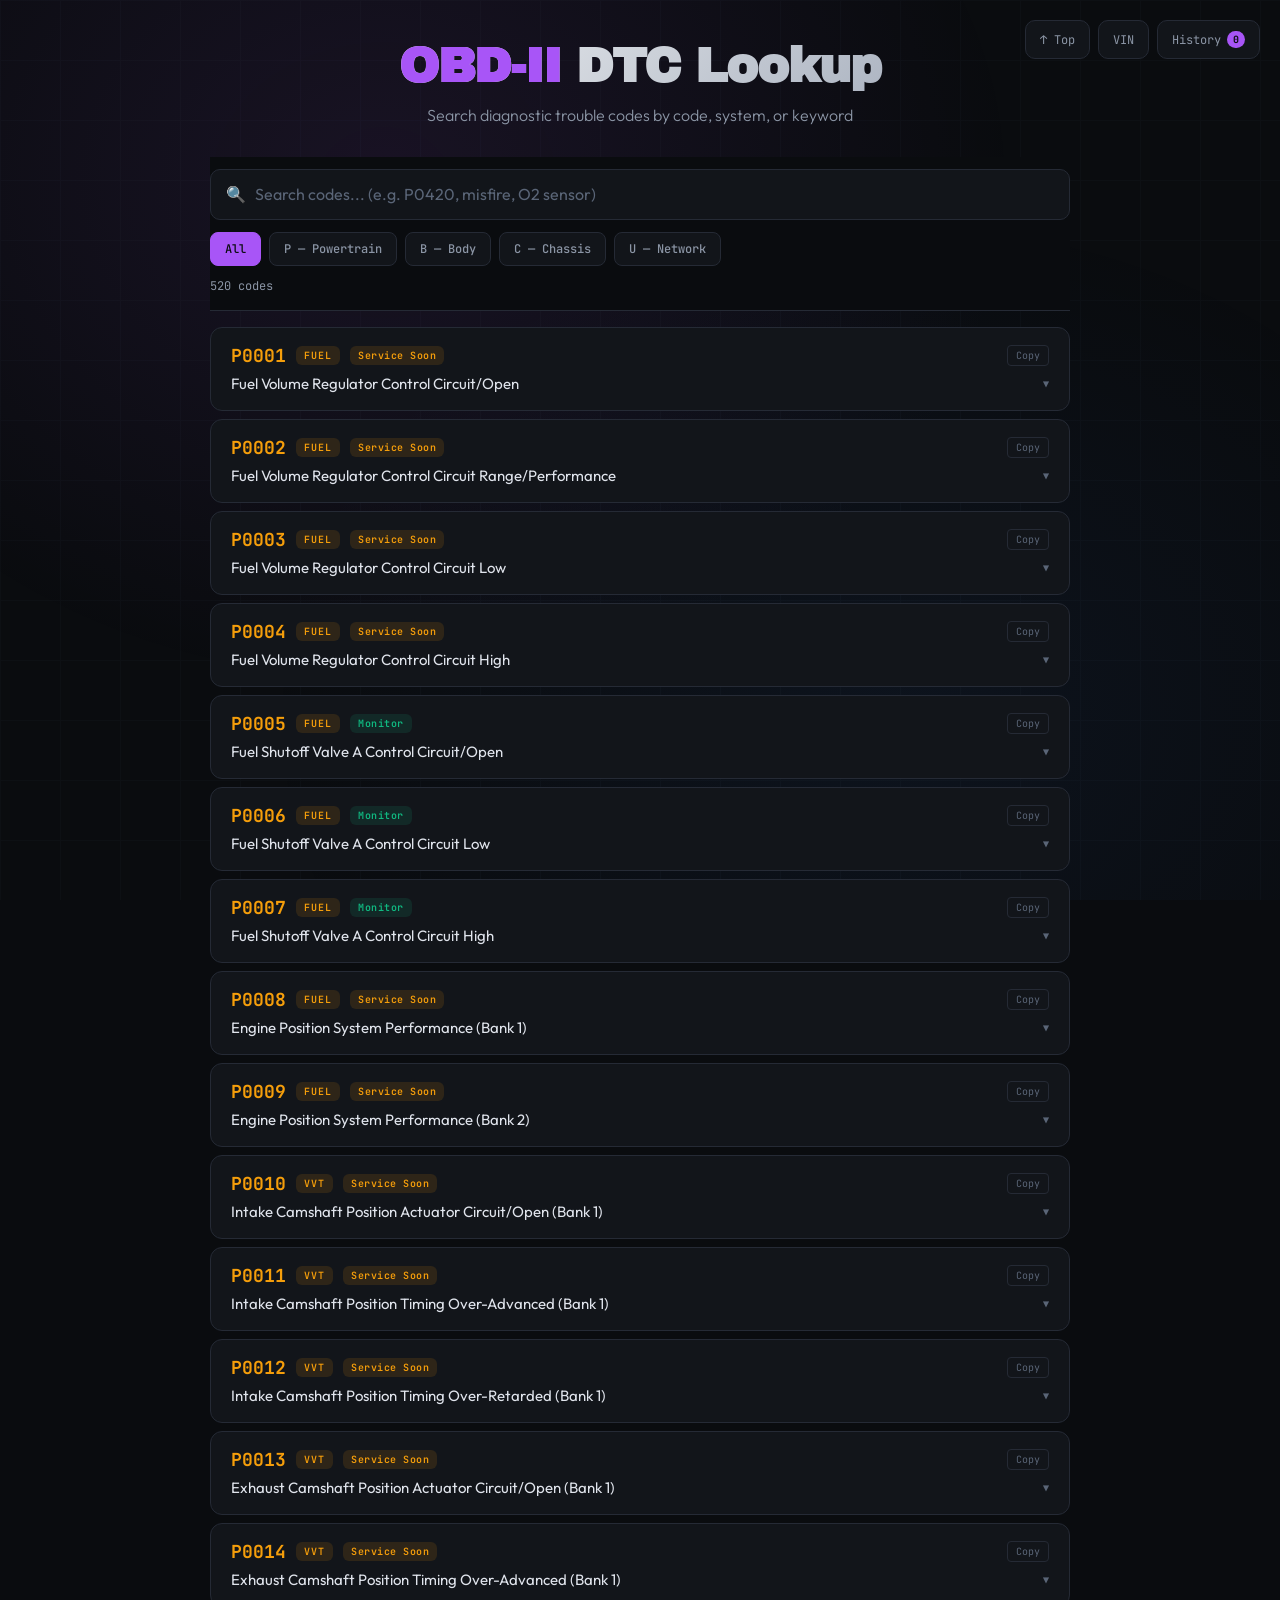
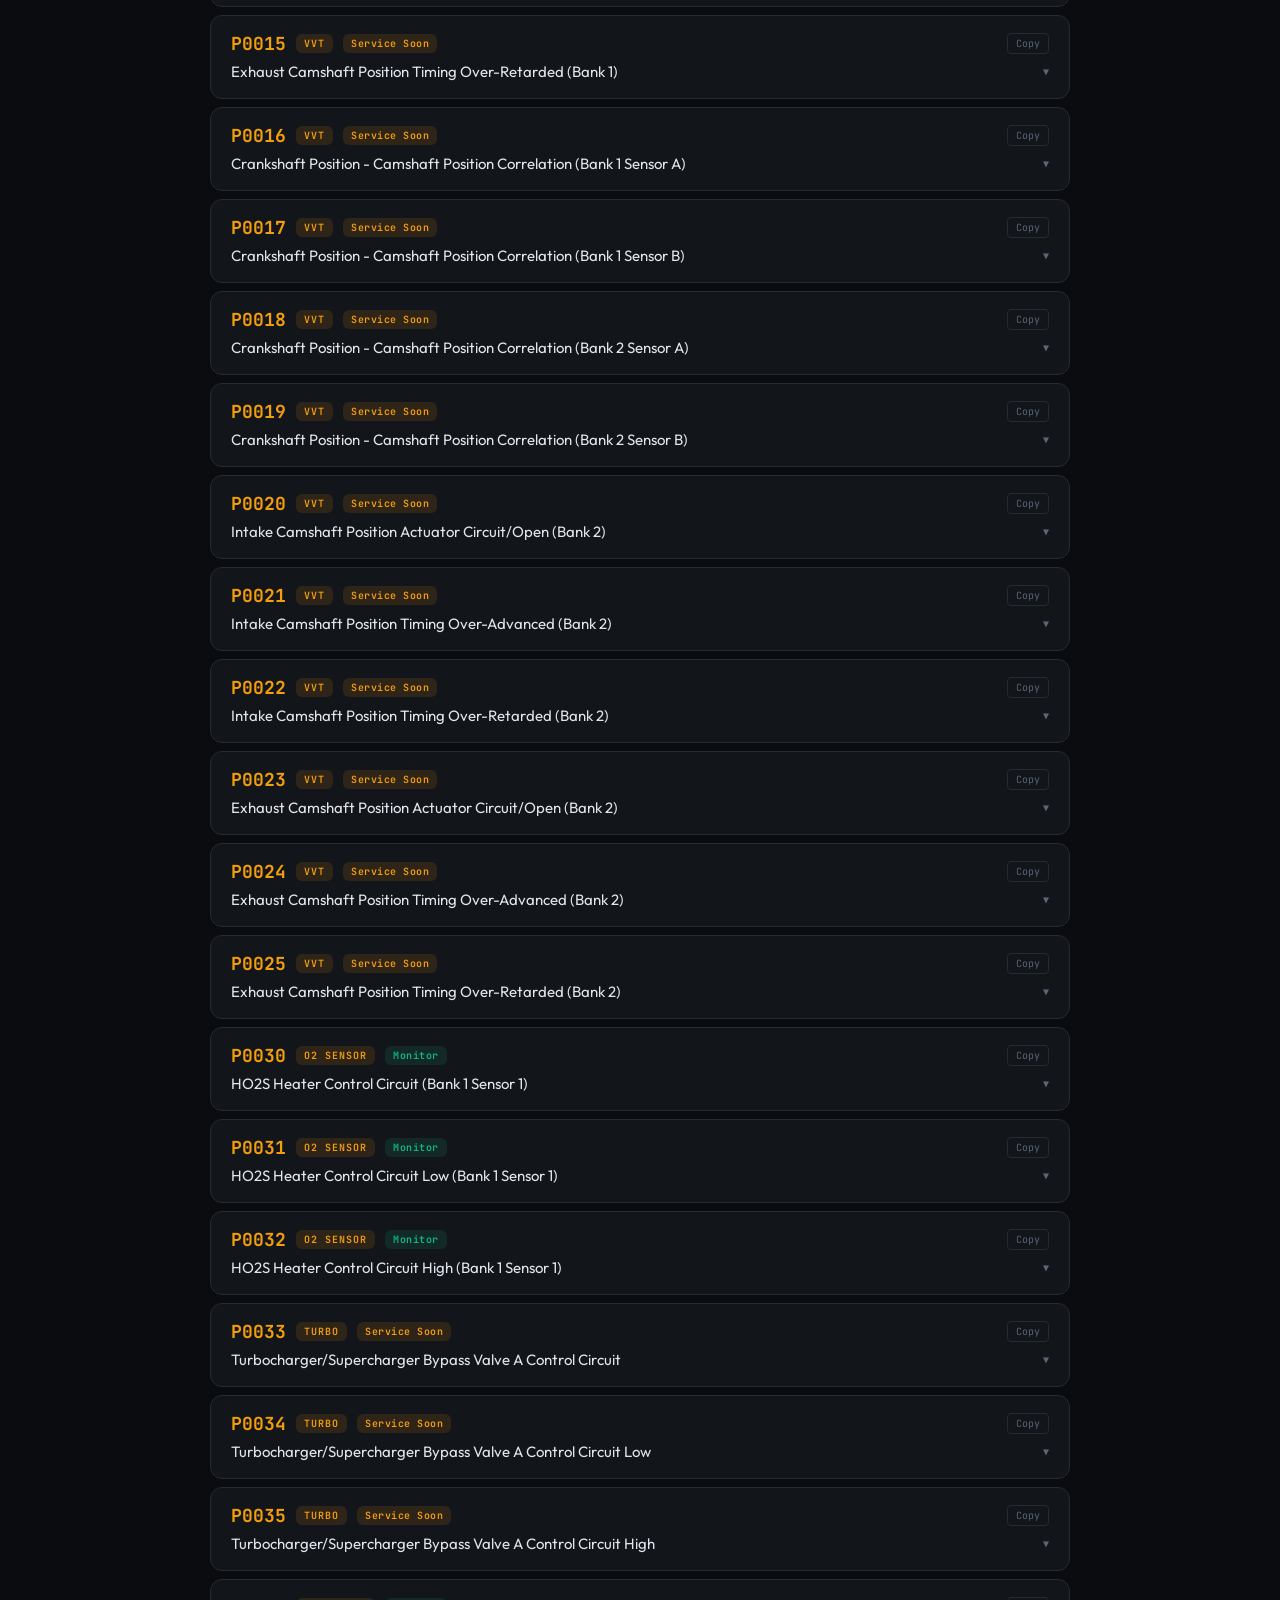
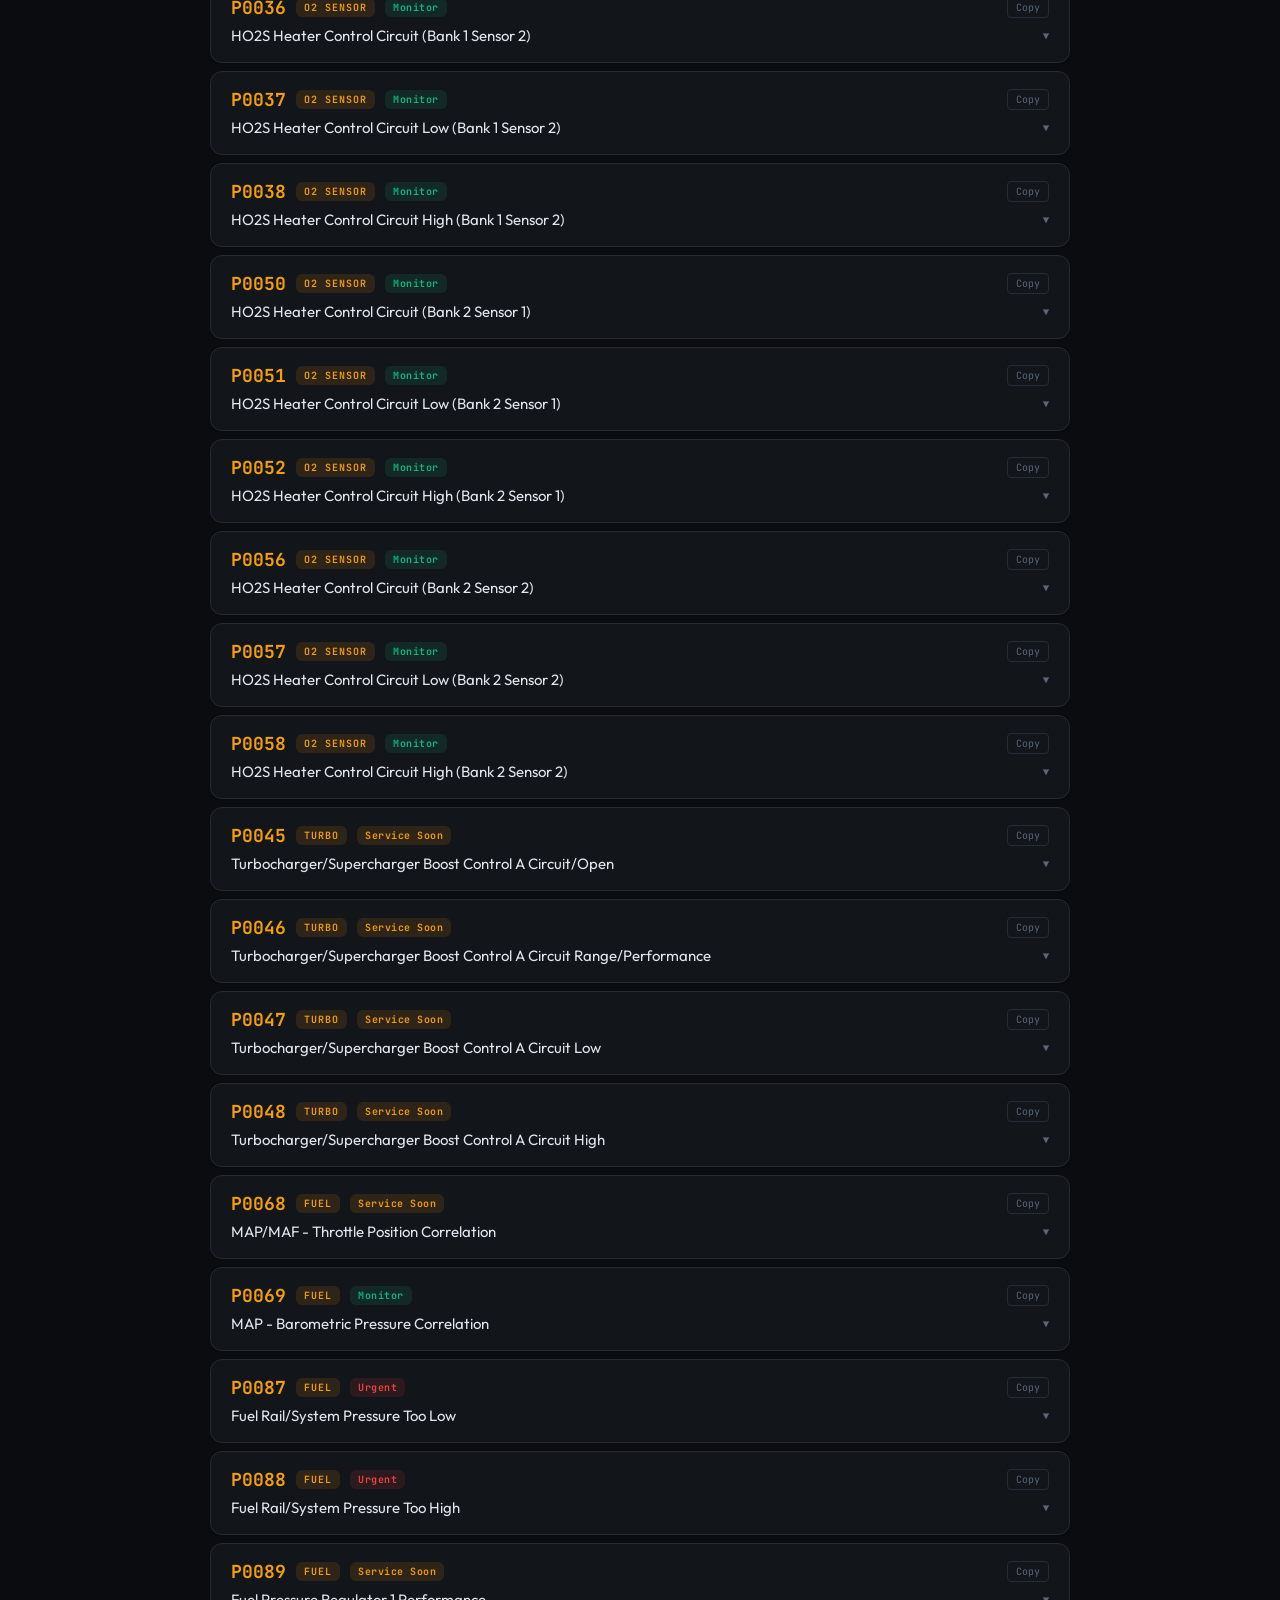
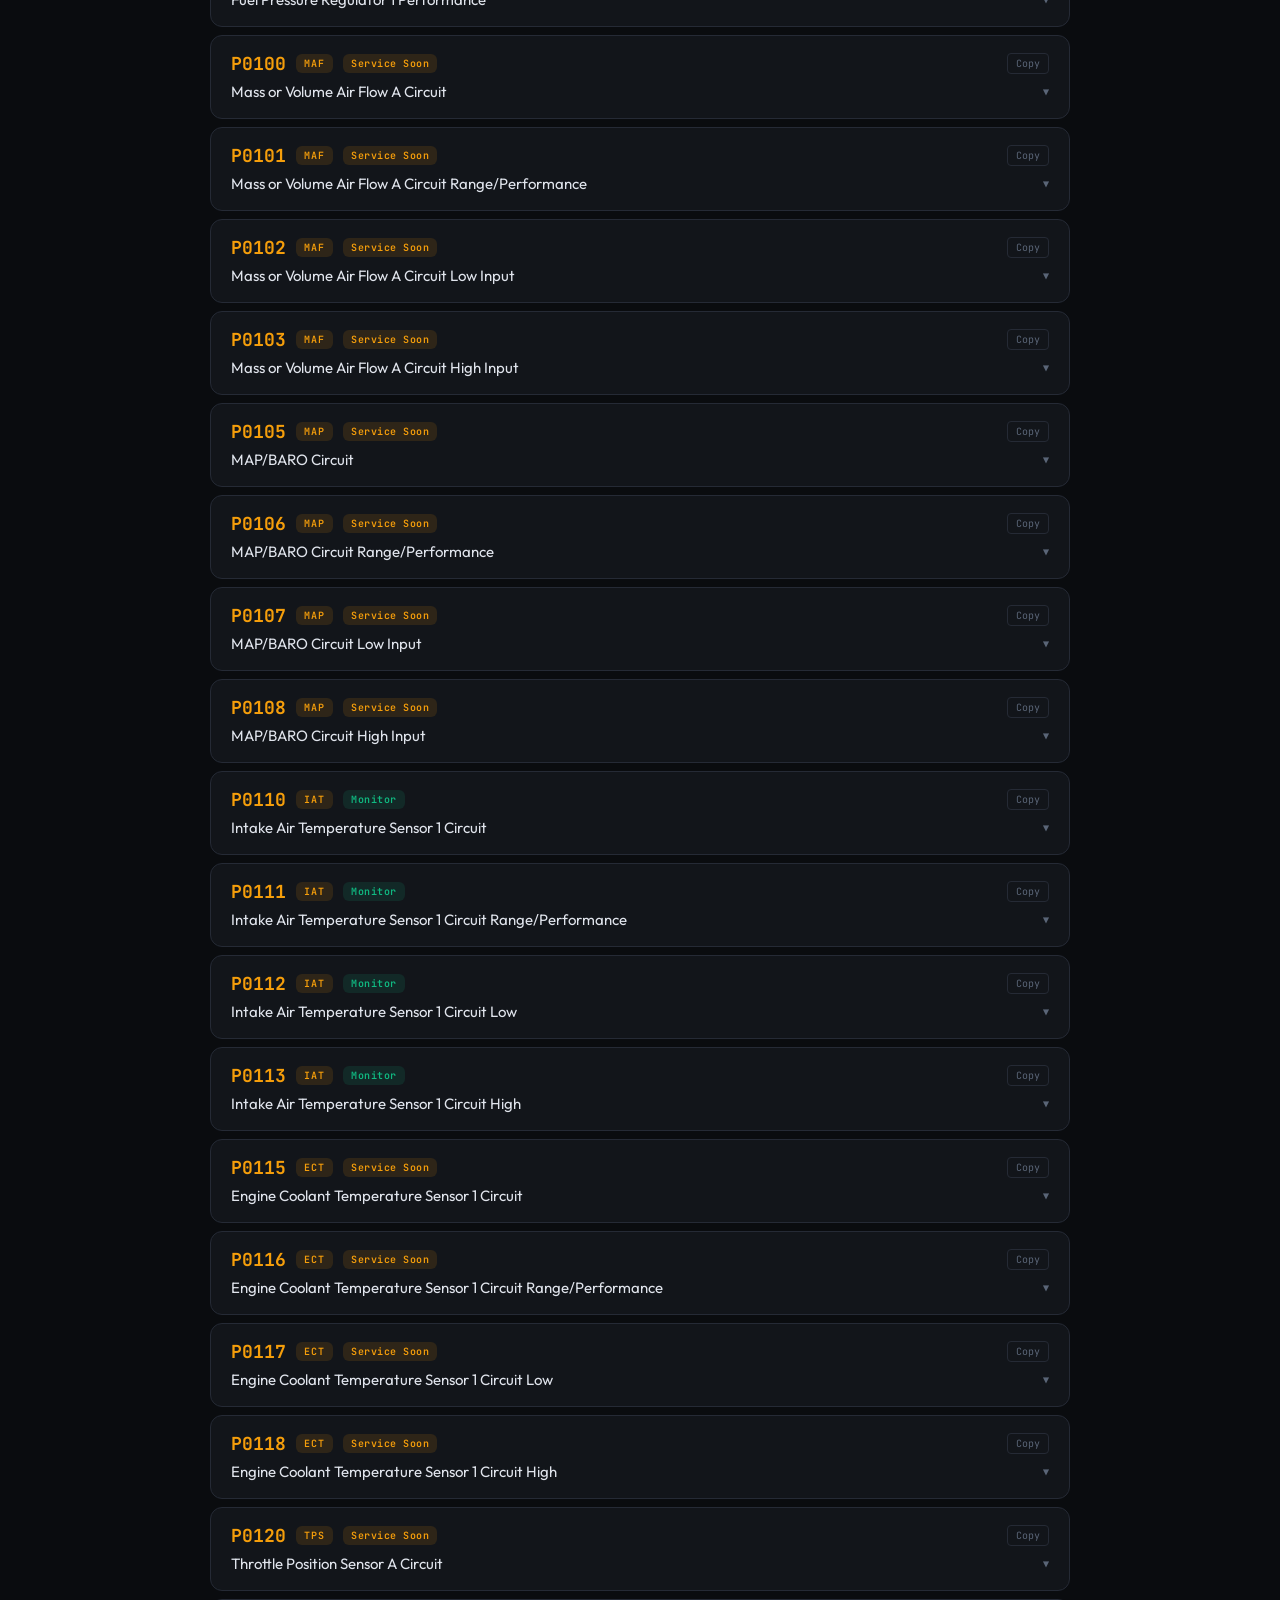
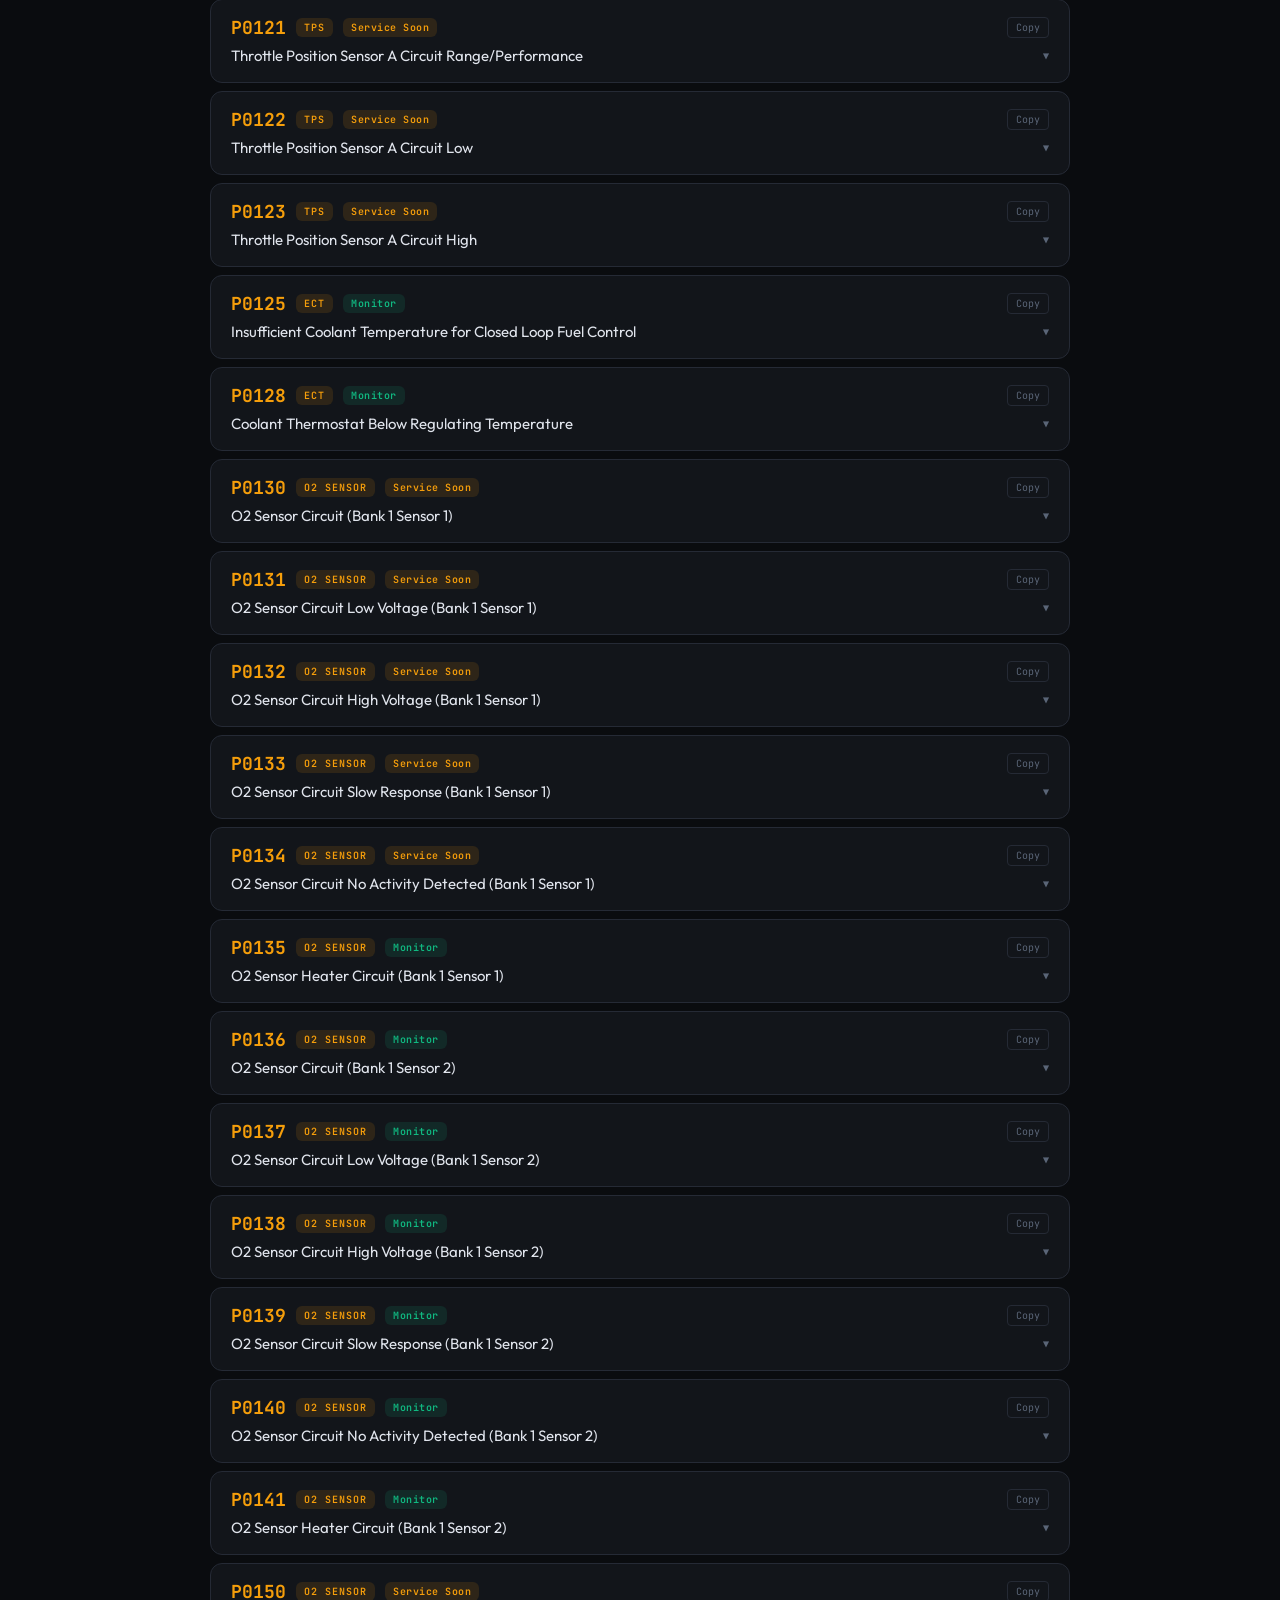
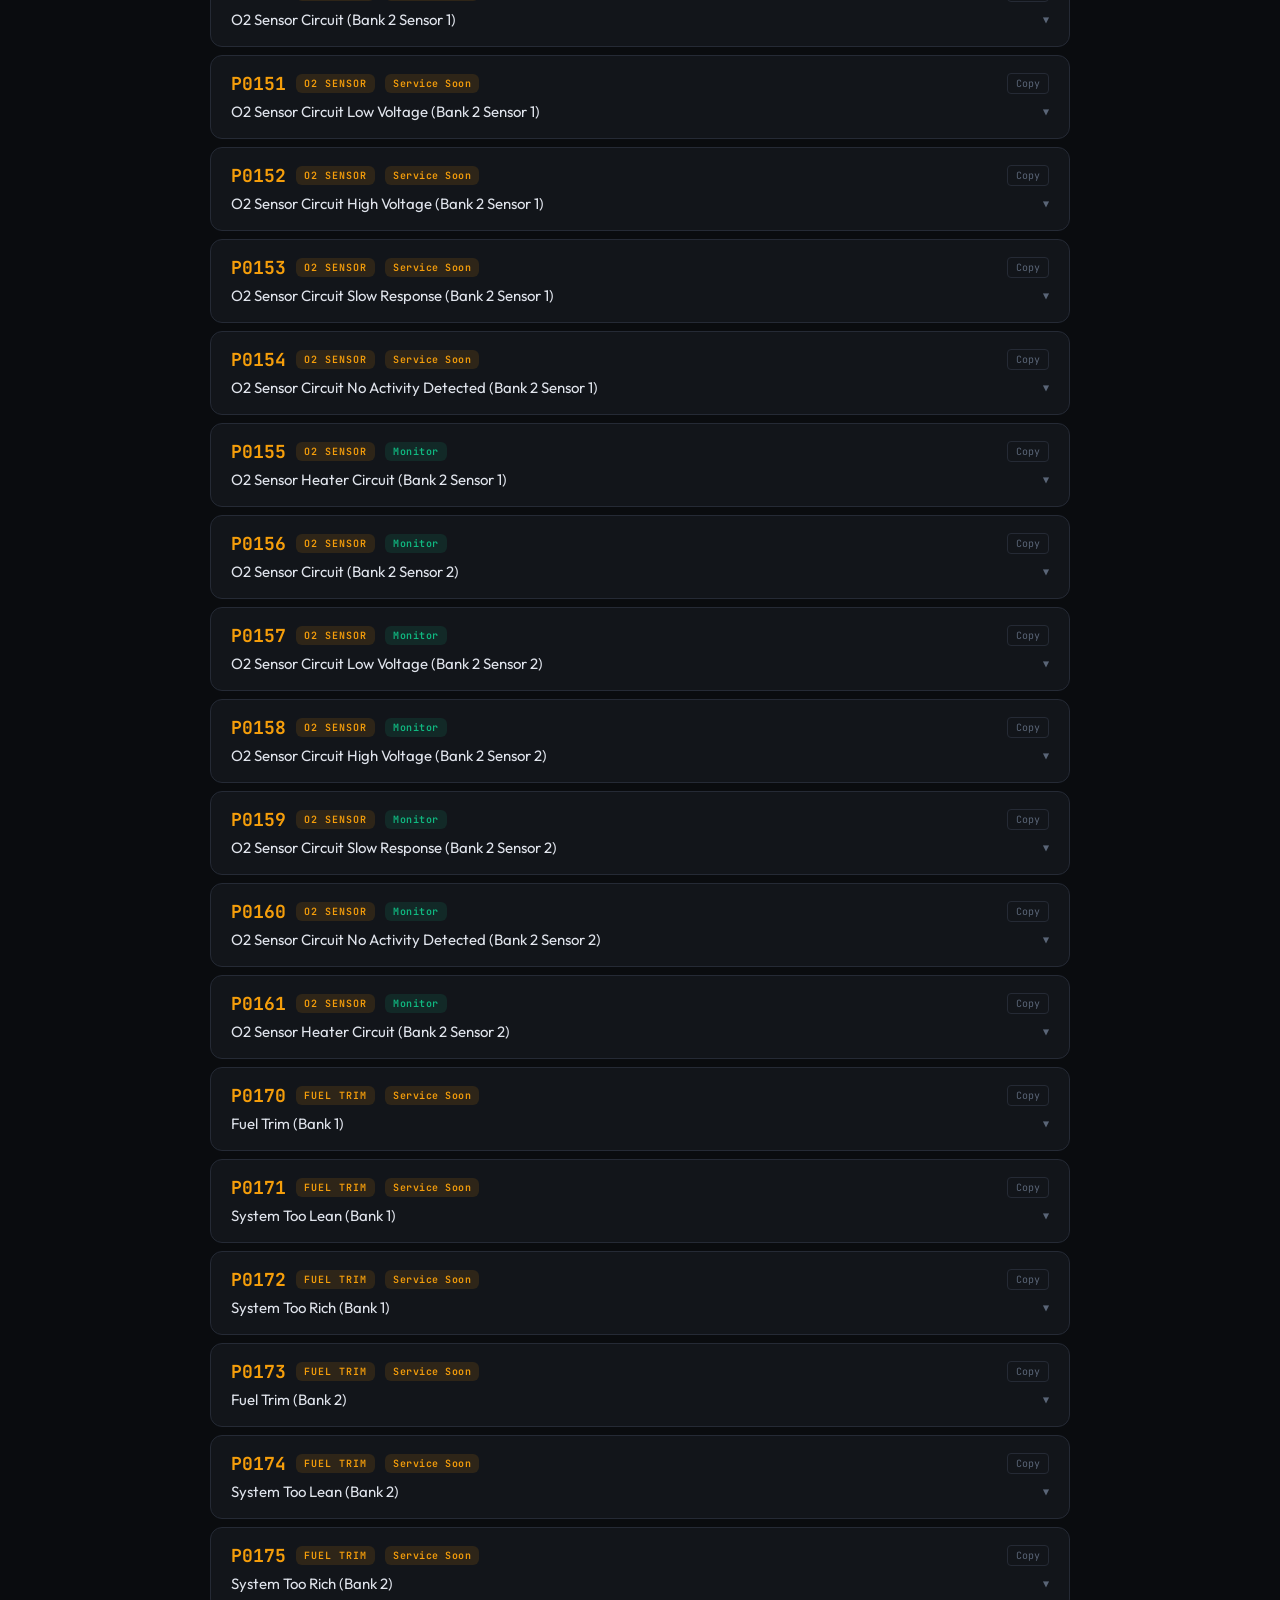
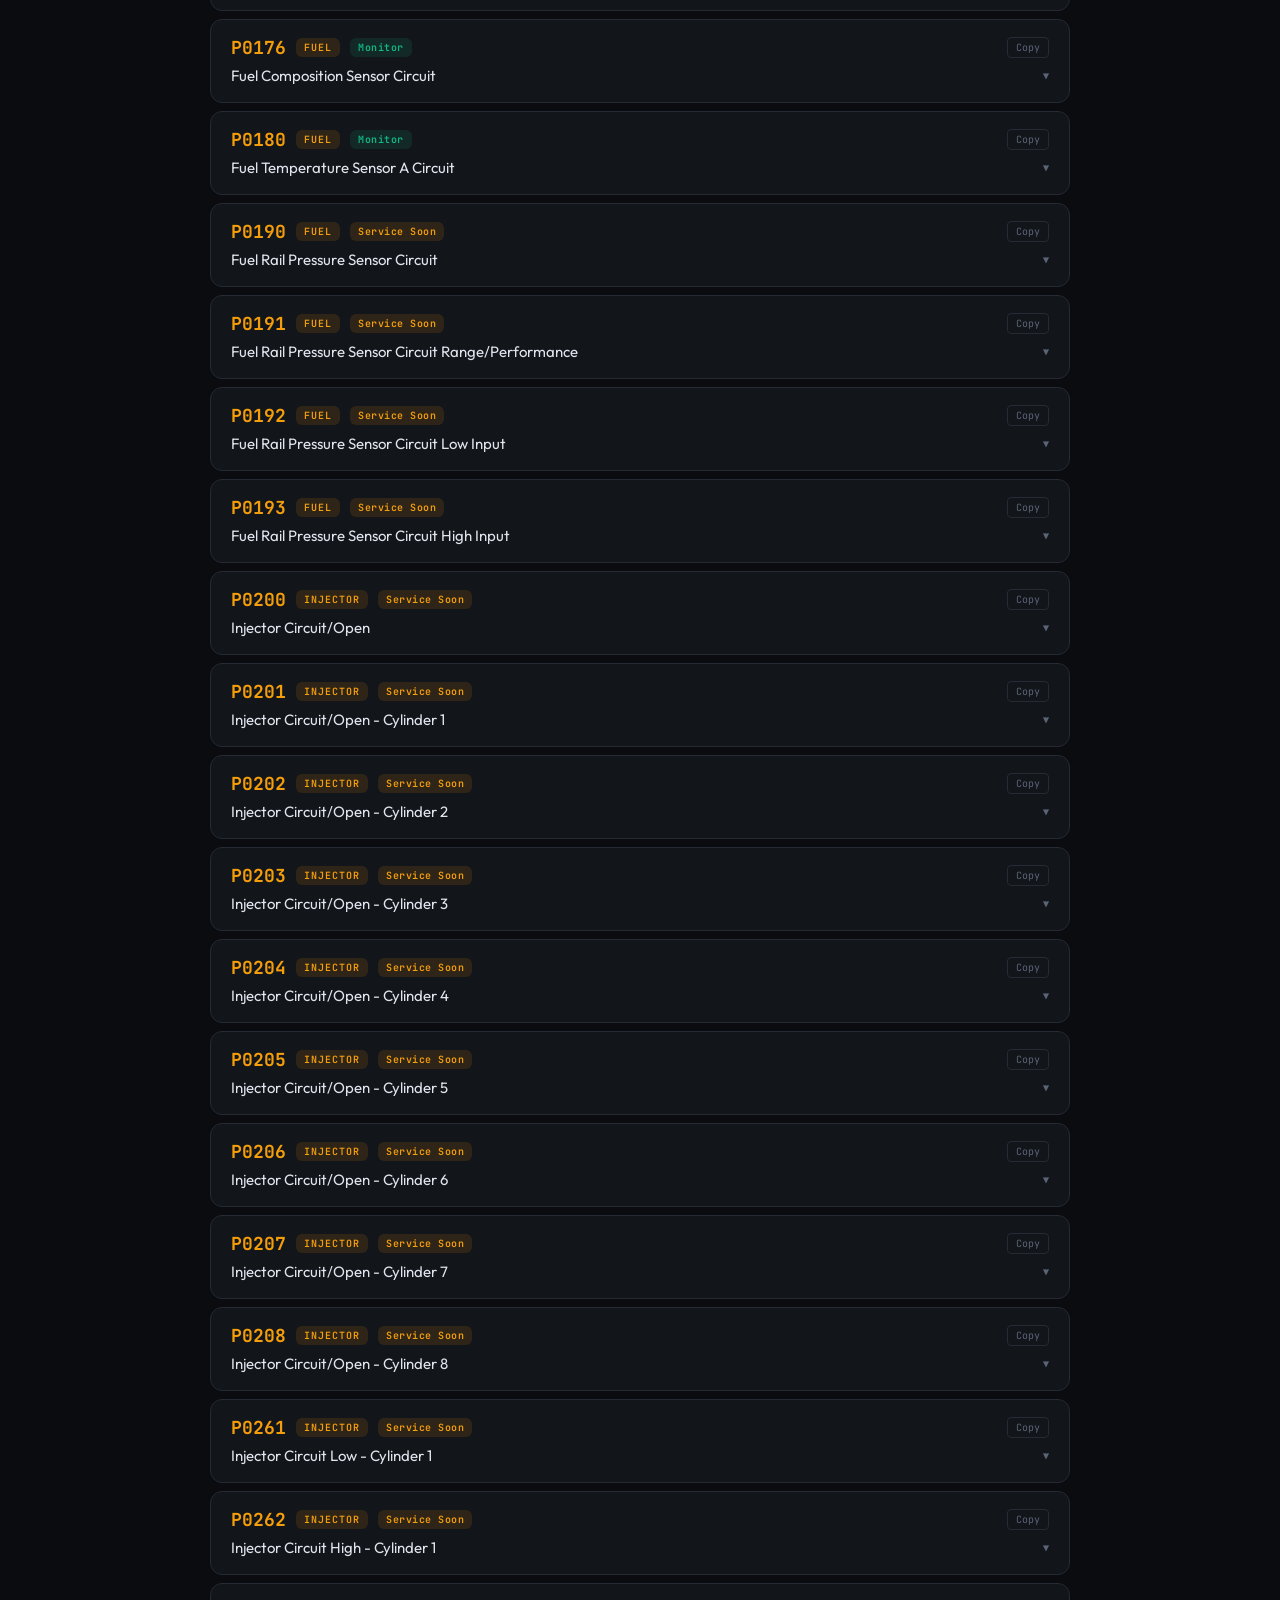
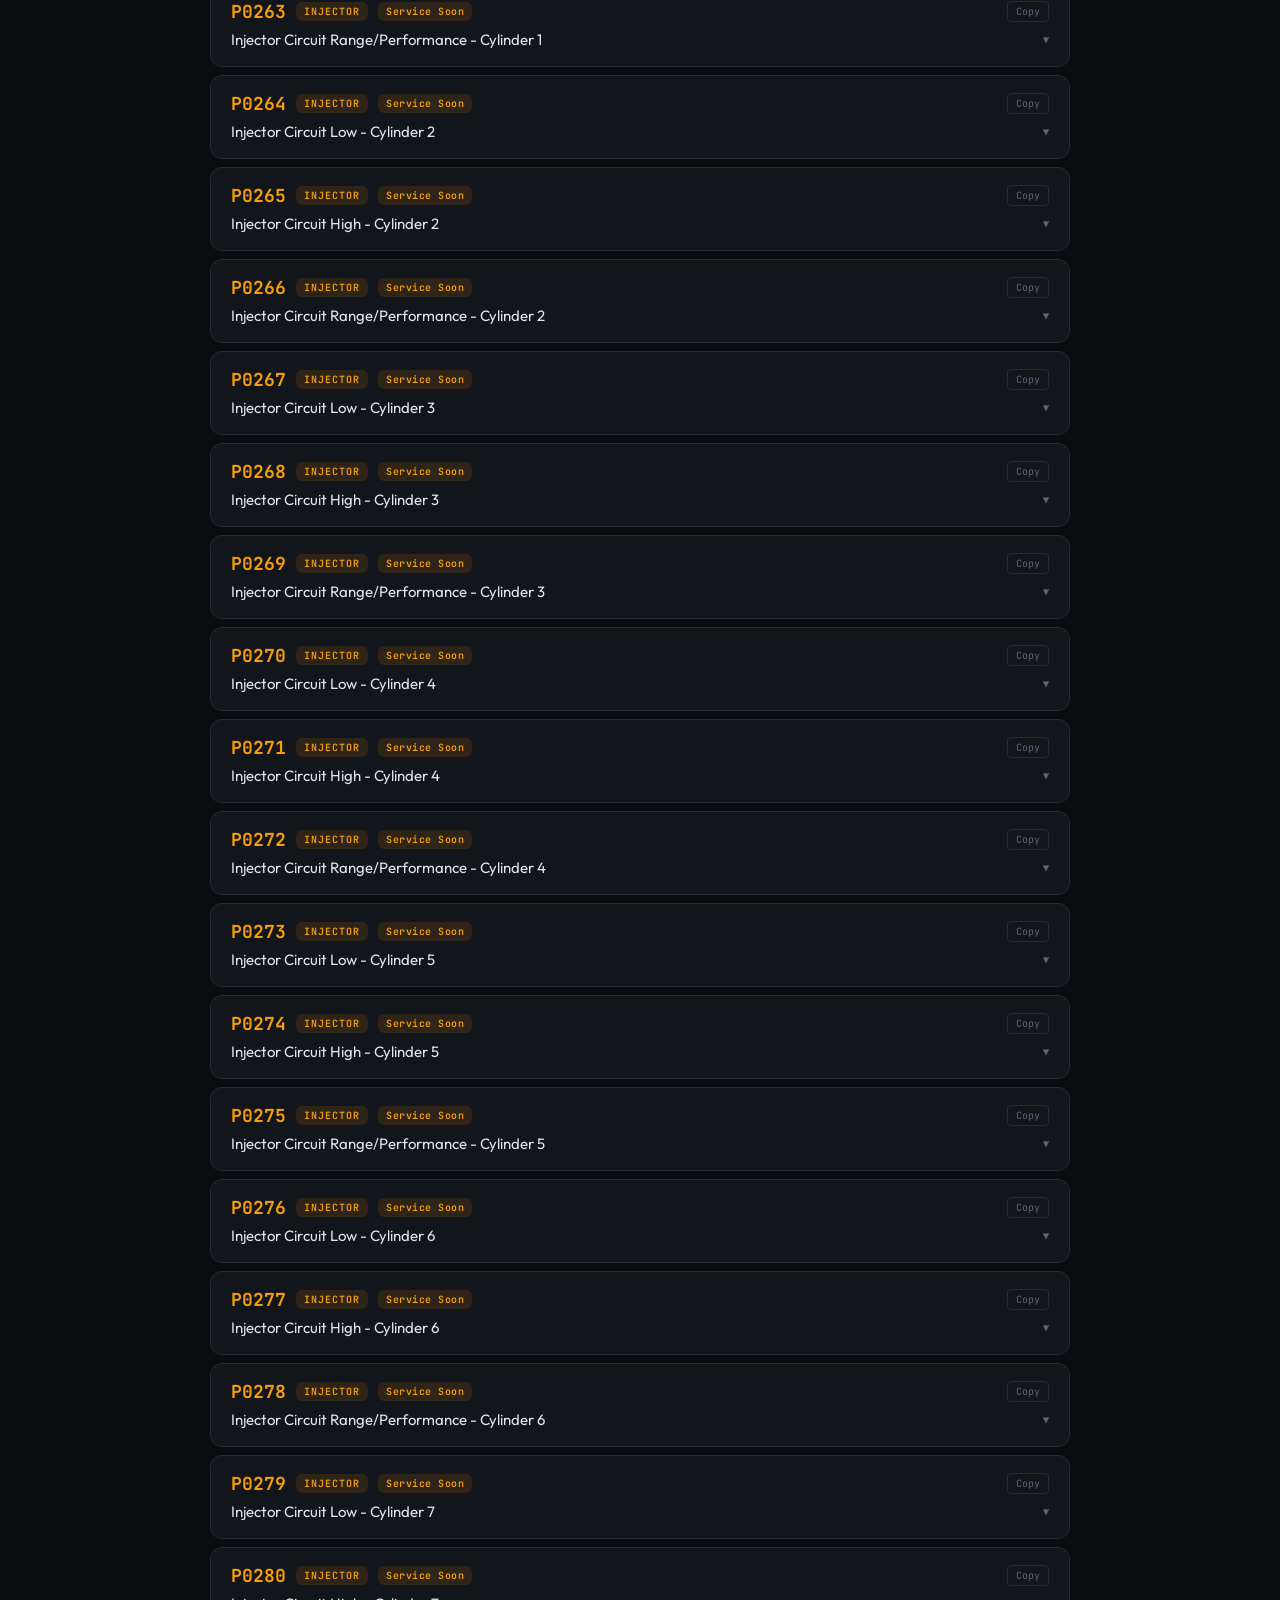
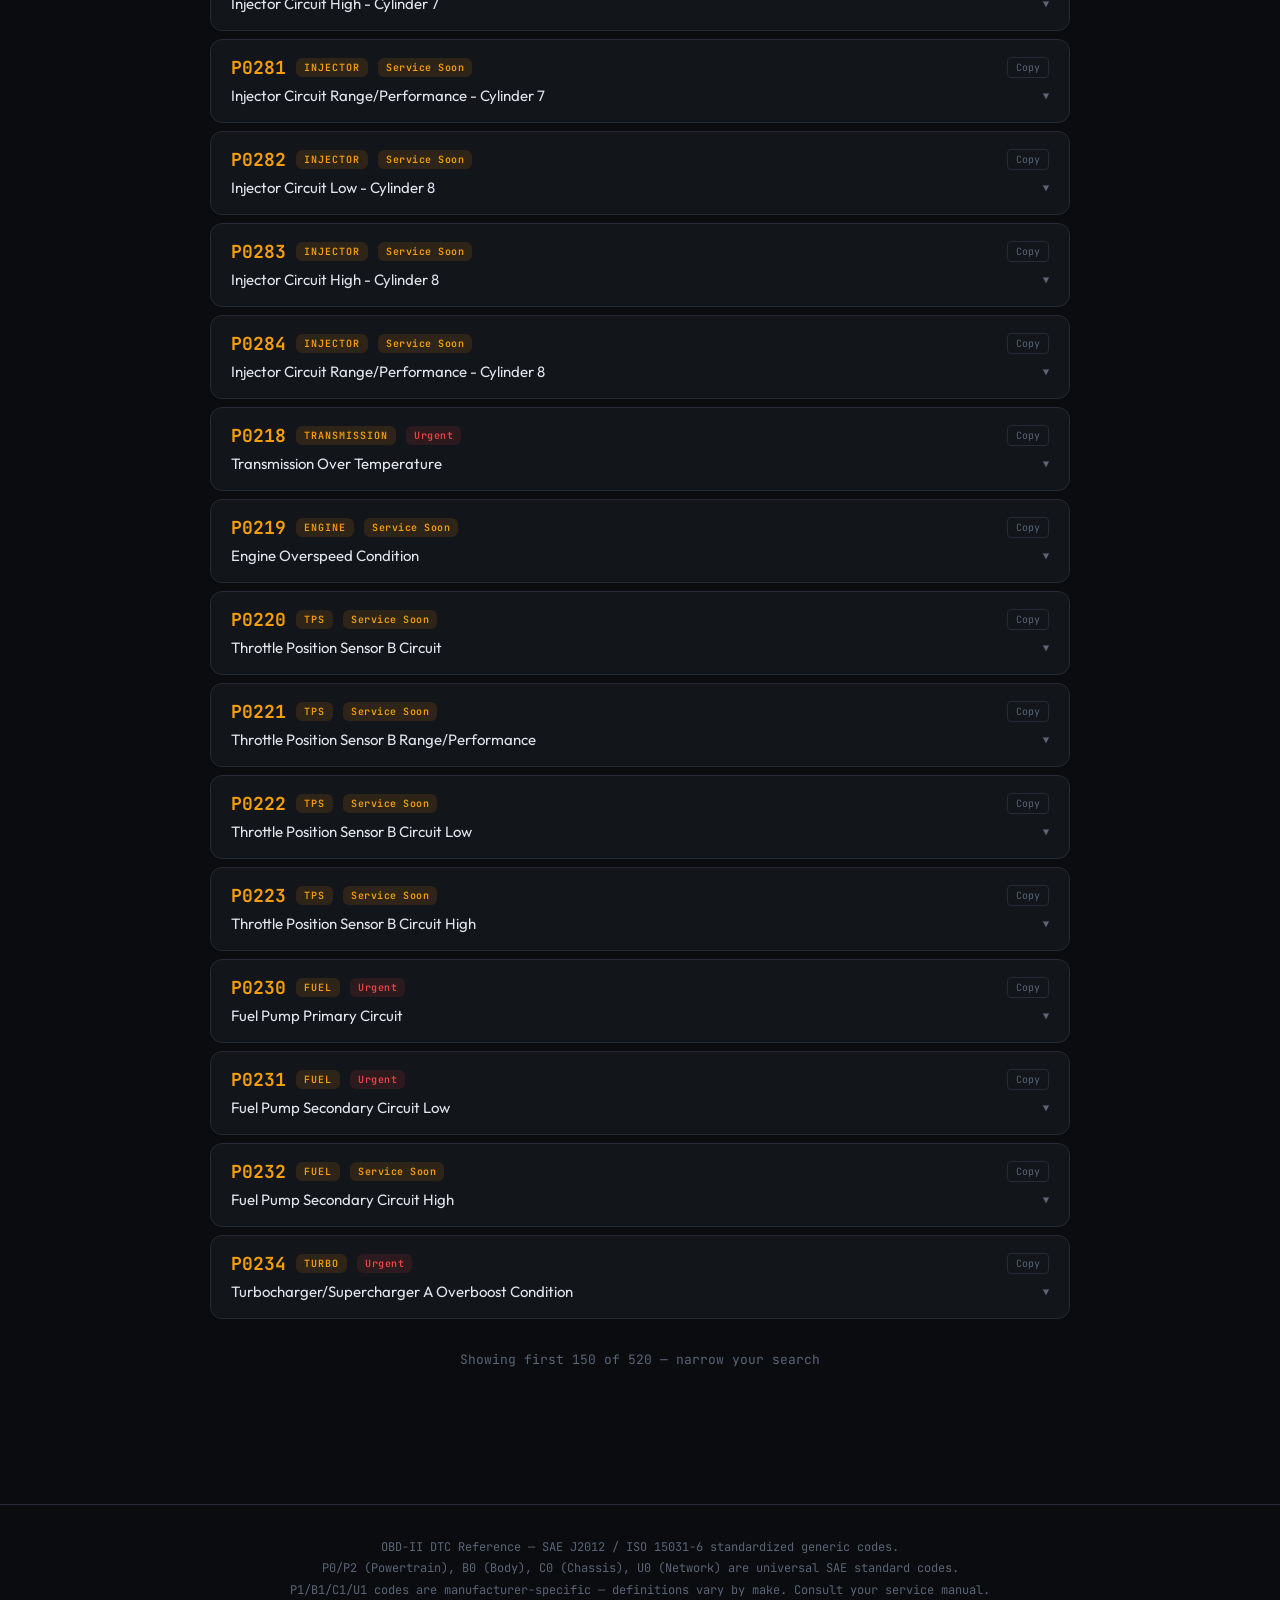
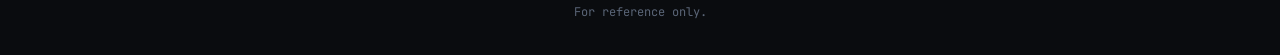
==== dtc.html @ a4f90e6f "Add auto-deploy pipeline: CI release build + server pull updater" ====
<!DOCTYPE html>
<html lang="en">
<head>
<meta charset="UTF-8">
<meta name="viewport" content="width=device-width, initial-scale=1.0">
<meta name="theme-color" content="#a855f7">
<meta name="apple-mobile-web-app-capable" content="yes">
<meta name="apple-mobile-web-app-status-bar-style" content="black-translucent">
<meta name="apple-mobile-web-app-title" content="DTC Lookup">
<meta name="description" content="Free OBD-II DTC code lookup — search diagnostic trouble codes with common causes, severity, and related codes">
<meta property="og:type" content="website">
<meta property="og:title" content="DTC Lookup — Free OBD-II Trouble Code Reference">
<meta property="og:description" content="Search any OBD-II diagnostic trouble code. Get severity ratings, common causes, related codes, and technical notes. SAE J2012 / ISO 15031-6 standardized.">
<meta property="og:url" content="https://readmyvin.com/dtc">
<meta property="og:site_name" content="ReadMyVIN">
<meta property="og:image" content="https://readmyvin.com/og-image.png">
<link rel="manifest" href="manifest.json">
<link rel="apple-touch-icon" href="icon-180x180.png">
<title>DTC Lookup — ReadMyVIN</title>
<script type="application/ld+json">
{
  "@context": "https://schema.org",
  "@type": "WebApplication",
  "name": "OBD-II DTC Lookup",
  "description": "Free OBD-II DTC code lookup — search diagnostic trouble codes with common causes, severity, and related codes.",
  "url": "https://readmyvin.com/dtc",
  "applicationCategory": "UtilityApplication",
  "operatingSystem": "Any",
  "offers": {
    "@type": "Offer",
    "price": "0",
    "priceCurrency": "USD"
  }
}
</script>
<link rel="icon" type="image/svg+xml" href="data:image/svg+xml,%3Csvg xmlns='http://www.w3.org/2000/svg' viewBox='0 0 32 32'%3E%3Crect width='32' height='32' rx='6' fill='%230a0c0f'/%3E%3Crect x='1' y='1' width='30' height='30' rx='5' fill='none' stroke='%23252a35' stroke-width='1'/%3E%3Ctext x='16' y='21' text-anchor='middle' font-family='monospace' font-weight='bold' font-size='12' fill='%23a855f7'%3EDTC%3C/text%3E%3C/svg%3E">
<link rel="preconnect" href="https://fonts.googleapis.com">
<link rel="preconnect" href="https://fonts.gstatic.com" crossorigin>
<link href="https://fonts.googleapis.com/css2?family=Archivo+Black&family=JetBrains+Mono:wght@400;500;700&family=Outfit:wght@300;400;500;600&display=swap" rel="stylesheet">
<style>
  *,*::before,*::after{margin:0;padding:0;box-sizing:border-box}
  html{overflow-x:hidden}
  :root{--bg:#0a0c0f;--surface:#12151a;--surface2:#1a1e26;--border:#252a35;--border-glow:#2a3a4a;--text:#e0e4ec;--text-dim:#8b95a5;--text-muted:#5a6577;--accent:#a855f7;--accent-dim:#a855f730;--accent-glow:#a855f718;--warn:#f59e0b;--error:#ef4444;--success:#10b981;--blue:#3b82f6;--purple:#a855f7;--p-color:#f59e0b;--u-color:#f87171;--b-color:#a78bfa;--c-color:#34d399}
  body{font-family:'Outfit',sans-serif;background:var(--bg);color:var(--text);min-height:100vh;overflow-x:hidden}
  body::before{content:'';position:fixed;inset:0;background:linear-gradient(var(--border)1px,transparent 1px),linear-gradient(90deg,var(--border)1px,transparent 1px);background-size:60px 60px;opacity:.15;pointer-events:none;z-index:0}
  body::after{content:'';position:fixed;inset:0;background:radial-gradient(ellipse at 30% 20%,var(--accent-glow)0%,transparent 50%),radial-gradient(ellipse at 70% 80%,#3b82f610 0%,transparent 50%);pointer-events:none;z-index:0}
  .app{position:relative;z-index:1;max-width:900px;margin:0 auto;padding:40px 20px 80px}
  .header{text-align:center;margin-bottom:32px}
  .header h1{font-family:'Archivo Black',sans-serif;font-size:clamp(32px,5vw,48px);letter-spacing:-1px;line-height:1.1;background:linear-gradient(135deg,#fff 0%,#99a3b3 100%);-webkit-background-clip:text;-webkit-text-fill-color:transparent}
  .header h1 .obd{-webkit-text-fill-color:var(--accent)}
  .header p{color:var(--text-dim);margin-top:12px;font-size:16px;font-weight:300}

  .fixed-btns{position:fixed;top:20px;right:20px;z-index:50;display:flex;gap:8px}
  .fixed-btn{display:flex;align-items:center;gap:6px;background:var(--surface);border:1px solid var(--border);color:var(--text-dim);font-family:'JetBrains Mono',monospace;font-size:12px;padding:10px 14px;border-radius:10px;cursor:pointer;transition:all .2s;text-decoration:none}
  .fixed-btn:hover{border-color:var(--accent);color:var(--accent)}
.fixed-btn:focus-visible{outline:2px solid var(--accent);outline-offset:2px}
  .fixed-btn .hcount{background:var(--accent);color:var(--bg);font-size:10px;font-weight:700;padding:2px 6px;border-radius:10px;min-width:18px;text-align:center}
  .top-btn{opacity:0;pointer-events:none;transform:translateY(-8px);transition:all .3s}
  .top-btn.visible{opacity:1;pointer-events:auto;transform:translateY(0)}

  .controls{position:sticky;top:0;z-index:10;background:var(--bg);padding:12px 0 16px;border-bottom:1px solid var(--border);margin-bottom:16px}
  .search-wrap{position:relative;margin-bottom:12px}
  .search-icon{position:absolute;left:16px;top:50%;transform:translateY(-50%);color:var(--text-dim);font-size:16px;pointer-events:none}
  .search-box{width:100%;padding:14px 16px 14px 44px;background:var(--surface);border:1px solid var(--border);border-radius:10px;color:var(--text);font-family:'JetBrains Mono',monospace;font-size:16px;outline:none;transition:border-color .2s,box-shadow .2s}
  .search-box:focus{border-color:var(--accent);box-shadow:0 0 0 3px var(--accent-dim)}
.search-box:focus-visible{outline:2px solid var(--accent);outline-offset:2px}
  .search-box::placeholder{color:var(--text-muted);font-family:'Outfit',sans-serif;font-weight:400}
  .multi-hint{display:none;font-family:'JetBrains Mono',monospace;font-size:11px;color:var(--accent);margin-top:6px}
  .multi-hint.show{display:block}

  .filter-row{display:flex;gap:8px;flex-wrap:wrap}
  .fbtn{padding:8px 14px;border-radius:8px;border:1px solid var(--border);background:var(--surface);color:var(--text-dim);cursor:pointer;font-family:'JetBrains Mono',monospace;font-size:12px;font-weight:500;transition:all .2s;user-select:none}
.fbtn:hover{border-color:var(--accent);color:var(--text)}
.fbtn:focus-visible{outline:2px solid var(--accent);outline-offset:2px}
.fbtn.on{background:var(--accent);border-color:var(--accent);color:var(--bg)}
  .fbtn.on-p{background:var(--p-color);border-color:var(--p-color);color:#000}
  .fbtn.on-u{background:var(--u-color);border-color:var(--u-color);color:#fff}
  .fbtn.on-b{background:var(--b-color);border-color:var(--b-color);color:#000}
  .fbtn.on-c{background:var(--c-color);border-color:var(--c-color);color:#000}
  .result-count{color:var(--text-dim);font-family:'JetBrains Mono',monospace;font-size:12px;margin-top:12px;display:block}

  /* Recent lookups drawer */
  .recent-overlay{position:fixed;inset:0;background:rgba(0,0,0,.5);z-index:90;opacity:0;pointer-events:none;transition:opacity .3s}
  .recent-overlay.open{opacity:1;pointer-events:auto}
  .recent-drawer{position:fixed;top:0;right:0;bottom:0;width:400px;max-width:90vw;background:var(--bg);border-left:1px solid var(--border);z-index:100;transform:translateX(100%);transition:transform .3s ease;display:flex;flex-direction:column}
  .recent-drawer.open{transform:translateX(0)}
  .recent-drawer-header{display:flex;justify-content:space-between;align-items:center;padding:16px 20px;border-bottom:1px solid var(--border);flex-shrink:0}
  .drawer-title{font-family:'JetBrains Mono',monospace;font-size:14px;font-weight:600;color:var(--text)}
  .drawer-close{background:none;border:none;color:var(--text-muted);font-size:18px;cursor:pointer;padding:4px 8px;border-radius:4px;transition:all .2s}
  .drawer-close:hover{background:var(--surface);color:var(--text)}
  .recent-controls{display:flex;gap:10px;padding:16px 20px;border-bottom:1px solid var(--border);flex-shrink:0}
  .recent-controls input{flex:1;font-family:'JetBrains Mono',monospace;font-size:13px;background:var(--surface);border:1px solid var(--border);border-radius:8px;padding:8px 12px;color:var(--text);outline:none}
  .recent-controls input:focus{border-color:var(--accent)}
  .recent-controls input::placeholder{color:var(--text-muted)}
  .recent-clear-btn{font-family:'JetBrains Mono',monospace;font-size:11px;background:none;border:1px solid var(--border);color:var(--text-muted);padding:8px 12px;border-radius:8px;cursor:pointer;transition:all .2s;white-space:nowrap}
  .recent-clear-btn:hover{border-color:var(--error);color:var(--error)}
  .recent-list{flex:1;overflow-y:auto}
  .recent-list-empty{padding:24px 20px;text-align:center;color:var(--text-muted);font-size:13px;font-family:'JetBrains Mono',monospace}
  .recent-item{display:flex;justify-content:space-between;align-items:center;padding:12px 20px;border-bottom:1px solid var(--border);cursor:pointer;transition:background .2s;gap:12px}
  .recent-item:last-child{border-bottom:none}
  .recent-item:hover{background:var(--surface)}
  .recent-item-left{flex:1;min-width:0}
  .recent-item-code{font-family:'JetBrains Mono',monospace;font-size:13px;font-weight:600;letter-spacing:1px}
  .recent-item-desc{font-size:12px;color:var(--text-dim);margin-top:2px;white-space:nowrap;overflow:hidden;text-overflow:ellipsis}
  .recent-item-date{font-family:'JetBrains Mono',monospace;font-size:11px;color:var(--text-muted);white-space:nowrap;flex-shrink:0}
  .recent-item-del{background:none;border:none;color:var(--text-muted);cursor:pointer;font-size:14px;padding:4px 8px;border-radius:4px;transition:color .2s;flex-shrink:0}
  .recent-item-del:hover{color:var(--error)}
  .recent-item.p .recent-item-code{color:var(--p-color)}
  .recent-item.u .recent-item-code{color:var(--u-color)}
  .recent-item.b .recent-item-code{color:var(--b-color)}
  .recent-item.c .recent-item-code{color:var(--c-color)}

  .recent-btn{font-family:'JetBrains Mono',monospace;font-size:12px;background:none;border:1px solid var(--border);color:var(--text-dim);padding:6px 12px;border-radius:8px;cursor:pointer;transition:all .2s}
  .recent-btn:hover{border-color:var(--accent);color:var(--accent)}

  /* DTC Cards */
  .dtc-list{display:flex;flex-direction:column;gap:8px}
  .dtc-card{background:var(--surface);border:1px solid var(--border);border-radius:12px;overflow:hidden;transition:border-color .3s}
  .dtc-card:hover{border-color:var(--border-glow)}
  .dtc-card-main{padding:16px 20px;cursor:pointer}
  .dtc-card-header{display:flex;align-items:center;gap:10px;margin-bottom:6px;flex-wrap:wrap}
  .dtc-code{font-family:'JetBrains Mono',monospace;font-size:18px;font-weight:700}
  .dtc-code.p{color:var(--p-color)}.dtc-code.u{color:var(--u-color)}.dtc-code.b{color:var(--b-color)}.dtc-code.c{color:var(--c-color)}
  .dtc-badge{font-family:'JetBrains Mono',monospace;font-size:10px;font-weight:600;text-transform:uppercase;padding:3px 8px;border-radius:6px;letter-spacing:1px}
  .dtc-badge.p{background:rgba(245,158,11,0.12);color:var(--p-color)}
  .dtc-badge.u{background:rgba(248,113,113,0.12);color:var(--u-color)}
  .dtc-badge.b{background:rgba(167,139,250,0.12);color:var(--b-color)}
  .dtc-badge.c{background:rgba(52,211,153,0.12);color:var(--c-color)}
  .sev{font-family:'JetBrains Mono',monospace;font-size:10px;font-weight:600;padding:3px 8px;border-radius:6px;letter-spacing:.5px}
  .sev-0{background:rgba(59,130,246,0.12);color:var(--blue)}
  .sev-1{background:rgba(16,185,129,0.12);color:var(--success)}
  .sev-2{background:rgba(245,158,11,0.12);color:var(--warn)}
  .sev-3{background:rgba(239,68,68,0.12);color:var(--error)}
  .dtc-desc{font-size:15px;color:var(--text);line-height:1.4}
  .dtc-copy{font-family:'JetBrains Mono',monospace;font-size:10px;color:var(--text-muted);background:none;border:1px solid var(--border);padding:3px 8px;border-radius:4px;cursor:pointer;transition:all .2s;margin-left:auto}
  .dtc-copy:hover{border-color:var(--accent);color:var(--accent)}
  .dtc-copy.copied{border-color:var(--success);color:var(--success)}

  /* Expandable detail */
.dtc-detail{max-height:0;overflow:hidden;transition:max-height .3s ease}
.dtc-card.open .dtc-detail{max-height:500px}
  .dtc-detail-inner{padding:0 20px 16px;border-top:1px solid var(--border)}
  .dtc-causes{margin-top:12px}
  .dtc-causes-label{font-family:'JetBrains Mono',monospace;font-size:10px;color:var(--text-muted);text-transform:uppercase;letter-spacing:1.5px;margin-bottom:8px}
  .dtc-cause{font-size:14px;color:var(--text-dim);padding:4px 0;line-height:1.4}
  .dtc-cause::before{content:'•';color:var(--accent);margin-right:8px}
.dtc-related{margin-top:12px}
.dtc-related-label{font-family:'JetBrains Mono',monospace;font-size:10px;color:var(--text-muted);text-transform:uppercase;letter-spacing:1.5px;margin-bottom:8px}
.dtc-related-code{font-family:'JetBrains Mono',monospace;font-size:12px;font-weight:600;padding:4px 10px;border-radius:6px;border:1px solid var(--border);background:var(--surface2);cursor:pointer;transition:all .2s;display:inline-block;margin:2px 4px 2px 0}
.dtc-related-code:hover{border-color:var(--accent);color:var(--accent)}
.dtc-tooltip{position:fixed;display:none;z-index:1000;background:var(--surface2);border:1px solid var(--border-glow);color:var(--text);font-size:13px;padding:10px 14px;border-radius:8px;max-width:300px;box-shadow:0 4px 12px rgba(0,0,0,0.3);pointer-events:none}
.dtc-tooltip.visible{display:block}
.dtc-card.keyboard-focus{outline:2px solid var(--accent);outline-offset:2px}
.dtc-suggestion{margin-top:12px;text-align:center}
.dtc-suggestion span{color:var(--accent);cursor:pointer;text-decoration:underline}
.dtc-tech{margin-top:12px}
.dtc-tech-label{font-family:'JetBrains Mono',monospace;font-size:10px;color:var(--accent);text-transform:uppercase;letter-spacing:1.5px;margin-bottom:8px}
.dtc-tech-note{font-size:13px;color:var(--text-dim);line-height:1.5;font-style:italic}
  .dtc-expand-hint{font-family:'JetBrains Mono',monospace;font-size:10px;color:var(--text-muted);float:right;margin-top:-16px}
  .dtc-card.open .dtc-expand-hint{display:none}

  .empty-state{text-align:center;padding:48px 20px;color:var(--text-muted)}
  .empty-state p{font-size:16px;margin-bottom:8px}

  .footer{text-align:center;padding:32px 16px;color:var(--text-muted);font-size:12px;font-family:'JetBrains Mono',monospace;border-top:1px solid var(--border);margin-top:32px;line-height:1.8}

  @media(max-width:600px){
    .app{padding:70px 16px 60px}
    .header{margin-bottom:24px}
    .header h1{font-size:clamp(28px,6vw,36px)}
    .header p{font-size:14px}
    .search-box{font-size:14px;padding:12px 14px 12px 40px}
    .fbtn{padding:6px 10px;font-size:11px}
    .dtc-card-main{padding:14px 16px}
    .dtc-code{font-size:16px}
    .dtc-desc{font-size:14px}
    .dtc-detail-inner{padding:0 16px 14px}
    .fixed-btns{top:12px;right:12px}
    .fixed-btn{font-size:11px;padding:8px 10px}
  }
  @media(prefers-reduced-motion:reduce){
    *,.dtc-detail,.recent-drawer{transition:none!important;animation:none!important}
  }
</style>
</head>
<body>
<div class="app">
  <div class="header">
    <h1><span class="obd">OBD-II</span> DTC Lookup</h1>
    <p>Search diagnostic trouble codes by code, system, or keyword</p>
  </div>

  <div class="controls">
    <div class="search-wrap">
      <span class="search-icon">🔍</span>
      <input type="text" class="search-box" id="search" placeholder="Search codes... (e.g. P0420, misfire, O2 sensor)" autocomplete="off" autocorrect="off">
      <div class="multi-hint" id="multiHint">Multiple codes detected — showing all matches</div>
    </div>
    <div class="filter-row">
      <button class="fbtn on" data-f="all" onclick="filt('all',this)" aria-pressed="true">All</button>
      <button class="fbtn" data-f="P" onclick="filt('P',this)" aria-pressed="false">P — Powertrain</button>
      <button class="fbtn" data-f="B" onclick="filt('B',this)" aria-pressed="false">B — Body</button>
      <button class="fbtn" data-f="C" onclick="filt('C',this)" aria-pressed="false">C — Chassis</button>
      <button class="fbtn" data-f="U" onclick="filt('U',this)" aria-pressed="false">U — Network</button>
    </div>
    <span class="result-count" id="cnt" aria-live="polite"></span>
  </div>

  <div class="dtc-list" id="dtcList" role="list"></div>
  <div class="empty-state" id="empty" style="display:none"><p>No codes match</p><span>Try different keywords or clear filters.</span></div>
</div>

<div class="fixed-btns">
  <button class="fixed-btn top-btn" id="topBtn" onclick="window.scrollTo({top:0,behavior:'smooth'})">↑ Top</button>
  <a href="/" class="fixed-btn">VIN</a>
  <button class="fixed-btn" id="recentBtn" onclick="toggleRecent()">History <span class="hcount" id="recentCount">0</span></button>
</div>

<div class="recent-overlay" id="recentOverlay" onclick="toggleRecent()"></div>
<div class="recent-drawer" id="recentDrawer" role="dialog" aria-modal="true" aria-label="Search History">
  <div class="recent-drawer-header">
    <span class="drawer-title">History</span>
    <button class="drawer-close" onclick="toggleRecent()">✕</button>
  </div>
  <div class="recent-controls">
    <input type="text" id="recentSearch" placeholder="Search history..." oninput="renderRecent()">
    <button class="recent-clear-btn" onclick="clearRecent()">Clear All</button>
  </div>
  <div class="recent-list" id="recentList"></div>
</div>

<div class="dtc-tooltip" id="dtcTooltip"></div>
<div class="footer">
  OBD-II DTC Reference — SAE J2012 / ISO 15031-6 standardized generic codes.<br>
  P0/P2 (Powertrain), B0 (Body), C0 (Chassis), U0 (Network) are universal SAE standard codes.<br>
  P1/B1/C1/U1 codes are manufacturer-specific — definitions vary by make. Consult your service manual.<br>
  For reference only.
</div>

<script>
// Format: [code, category, system, description, severity, causes, related, techNote]
// severity: 0=info, 1=monitor, 2=service soon, 3=urgent
// causes: pipe-separated string, related: pipe-separated codes
const SEV_LABELS=['Info','Monitor','Service Soon','Urgent'];
const D=[
// ===== FUEL & AIR =====
["P0001","P","Fuel","Fuel Volume Regulator Control Circuit/Open",2,"Faulty fuel pressure regulator|Wiring issue to fuel regulator|ECM failure","P0002|P0003|P0004","The fuel volume regulator controls fuel pump flow rate back to the tank. The PCM sends PWM signals to control regulator position. An open circuit means no return signal is detected — typically a failed regulator, wiring fault, or ECM driver issue."],
["P0002","P","Fuel","Fuel Volume Regulator Control Circuit Range/Performance",2,"Fuel pressure regulator malfunction|Clogged fuel filter|Wiring issue","P0001|P0003","The PCM monitors fuel pressure at the rail and compares it to expected values. When pressure readings fall outside the programmed range for the given command, the regulator circuit has failed to perform as specified."],
["P0003","P","Fuel","Fuel Volume Regulator Control Circuit Low",2,"Short in fuel regulator circuit|Faulty regulator|ECM issue","P0001|P0002","The PCM detects low voltage or current in the fuel volume regulator control circuit. This indicates a short to ground, failed regulator internal circuit, or ECM output driver malfunction."],
["P0004","P","Fuel","Fuel Volume Regulator Control Circuit High",2,"","P0001","The PCM detects excessive voltage or current in the fuel volume regulator circuit, indicating a short to power or failed regulator internal components."],
["P0005","P","Fuel","Fuel Shutoff Valve A Control Circuit/Open",1,"","","The fuel shutoff valve controls fuel delivery to the engine for shutdown and safety. An open circuit indicates the PCM cannot control the valve — wiring fault, failed valve, or ECM driver issue."],
["P0006","P","Fuel","Fuel Shutoff Valve A Control Circuit Low",1,"","","The PCM monitors voltage on the fuel shutoff valve control circuit. Low voltage indicates a short to ground, faulty valve, or wiring issue."],
["P0007","P","Fuel","Fuel Shutoff Valve A Control Circuit High",1,"","","The PCM monitors voltage on the fuel shutoff valve circuit. High voltage indicates a short to power, wiring issue, or faulty valve."],
["P0008","P","Fuel","Engine Position System Performance (Bank 1)",2,"Timing chain stretched|Timing chain tensioner failure|Cam/crank sensor issue","P0009|P0016","The PCM compares crankshaft and camshaft position signals to verify valve timing. Bank 1 timing error indicates the timing chain has jumped teeth or stretched beyond specification, affecting engine performance and emissions."],
["P0009","P","Fuel","Engine Position System Performance (Bank 2)",2,"Timing chain stretched|Timing chain tensioner failure|Cam/crank sensor issue","P0008|P0018","The PCM compares crankshaft and camshaft position signals to verify valve timing. Bank 2 timing error indicates the timing chain has jumped teeth or stretched beyond specification on the second bank of cylinders."],
// ===== VVT =====
["P0010","P","VVT","Intake Camshaft Position Actuator Circuit/Open (Bank 1)",2,"Faulty VVT solenoid|Oil control valve wiring|Low oil level/pressure","P0011|P0012","The Variable Valve Timing (VVT) system uses oil control solenoids to actuate camshaft phasers. The PCM sends PWM signals to the solenoid to direct oil flow. An open circuit means the solenoid is not responding to PCM commands."],
["P0011","P","VVT","Intake Camshaft Position Timing Over-Advanced (Bank 1)",2,"Dirty engine oil|Faulty VVT solenoid|Timing chain stretched|Oil control valve stuck","P0010|P0012|P0021","The PCM monitors camshaft position relative to crankshaft position. Over-advanced timing means the intake camshaft is rotating too far ahead of the crank. Oil sludge or worn phasers prevent the timing from holding the commanded position."],
["P0012","P","VVT","Intake Camshaft Position Timing Over-Retarded (Bank 1)",2,"Dirty engine oil|Faulty VVT solenoid|Timing chain stretched","P0010|P0011","The PCM monitors camshaft position relative to crankshaft position. Over-retarded timing means the intake camshaft is rotating behind the expected position. Worn phasers or low oil pressure prevents proper timing advancement."],
["P0013","P","VVT","Exhaust Camshaft Position Actuator Circuit/Open (Bank 1)",2,"Faulty VVT solenoid|Wiring issue|Low oil","P0014|P0015","The exhaust camshaft VVT solenoid controls phaser position for exhaust valve timing. The PCM commands the solenoid to direct oil pressure to advance or retard timing. An open circuit indicates no response to PCM commands."],
["P0014","P","VVT","Exhaust Camshaft Position Timing Over-Advanced (Bank 1)",2,"Dirty oil|VVT solenoid failure|Timing chain issue","P0013|P0015","The exhaust camshaft timing is over-advanced — the phaser has rotated farther than commanded by the PCM. This typically indicates a stuck phaser or failed oil control valve allowing unintended timing advance."],
["P0015","P","VVT","Exhaust Camshaft Position Timing Over-Retarded (Bank 1)",2,"Dirty oil|VVT solenoid failure|Timing chain issue","P0013|P0014","The exhaust camshaft timing is over-retarded — the phaser has not advanced as far as commanded. Worn phaser internals or low oil pressure prevents the phaser from reaching the commanded position."],
["P0016","P","VVT","Crankshaft Position - Camshaft Position Correlation (Bank 1 Sensor A)",2,"Timing chain jumped a tooth|Stretched timing chain|Faulty cam/crank sensor|VVT solenoid failure","P0017|P0008","The PCM expects a specific correlation between crankshaft and camshaft position sensors. When the signals don't match expected timing, the timing chain has jumped or the sensors are providing incorrect data."],
["P0017","P","VVT","Crankshaft Position - Camshaft Position Correlation (Bank 1 Sensor B)",2,"Timing chain jumped|Stretched chain|Faulty sensor","P0016","The second camshaft position sensor on Bank 1 does not correlate with crankshaft position. This indicates timing chain jumped teeth or a faulty sensor on the exhaust cam."],
["P0018","P","VVT","Crankshaft Position - Camshaft Position Correlation (Bank 2 Sensor A)",2,"Timing chain jumped|Stretched chain|Faulty sensor","P0019|P0009","Bank 2 camshaft position does not correlate with crankshaft position. On V-type engines, each bank has separate timing — this indicates timing chain issues on the second bank."],
["P0019","P","VVT","Crankshaft Position - Camshaft Position Correlation (Bank 2 Sensor B)",2,"Timing chain jumped|Stretched chain|Faulty sensor","P0018","The second Bank 2 camshaft sensor (typically exhaust) does not correlate with crankshaft position, indicating timing chain jumped or sensor fault."],
["P0020","P","VVT","Intake Camshaft Position Actuator Circuit/Open (Bank 2)",2,"","P0021","The Bank 2 intake camshaft VVT solenoid is not responding to PCM commands. This affects the second bank of cylinders on V-type engines."],
["P0021","P","VVT","Intake Camshaft Position Timing Over-Advanced (Bank 2)",2,"Dirty oil|VVT solenoid|Timing chain","P0020|P0011|P0022","Bank 2 intake camshaft timing is over-advanced — phaser has rotated past commanded position. Oil contamination or worn phaser components cause this condition."],
["P0022","P","VVT","Intake Camshaft Position Timing Over-Retarded (Bank 2)",2,"Dirty oil|VVT solenoid|Timing chain","P0021","Bank 2 intake camshaft timing is over-retarded — phaser has not advanced far enough. Low oil pressure or worn phaser prevents proper timing."],
["P0023","P","VVT","Exhaust Camshaft Position Actuator Circuit/Open (Bank 2)",2,"","P0024|P0025","Bank 2 exhaust camshaft VVT solenoid is not responding to PCM commands, affecting exhaust valve timing on the second bank."],
["P0024","P","VVT","Exhaust Camshaft Position Timing Over-Advanced (Bank 2)",2,"","P0023","Bank 2 exhaust camshaft timing is over-advanced — phaser rotated past commanded position due to stuck solenoid or phaser."],
["P0025","P","VVT","Exhaust Camshaft Position Timing Over-Retarded (Bank 2)",2,"","P0023","Bank 2 exhaust camshaft timing is over-retarded — phaser did not advance sufficiently due to low oil pressure or worn components."],
// ===== O2 SENSORS =====
["P0030","P","O2 Sensor","HO2S Heater Control Circuit (Bank 1 Sensor 1)",1,"Failed O2 sensor heater|Blown fuse|Wiring issue","P0031|P0032|P0135","The heated oxygen sensor includes a heating element to reach operating temperature quickly. The PCM monitors heater circuit resistance. When heater current is out of range, the sensor cannot properly measure exhaust oxygen."],
["P0031","P","O2 Sensor","HO2S Heater Control Circuit Low (Bank 1 Sensor 1)",1,"","P0030","The upstream O2 sensor heater circuit has low current draw — indicating a short to ground, failed heater element, or wiring issue preventing proper sensor warm-up."],
["P0032","P","O2 Sensor","HO2S Heater Control Circuit High (Bank 1 Sensor 1)",1,"","P0030","The upstream O2 sensor heater circuit has excessive current draw — indicating a short to power, failed heater element, or wiring issue."],
["P0033","P","Turbo","Turbocharger/Supercharger Bypass Valve A Control Circuit",2,"","","The turbocharger bypass valve recirculates compressed air back to the compressor inlet during throttle lift to prevent compressor surge. The PCM monitors the circuit — open circuit indicates wiring fault or failed valve actuator."],
["P0034","P","Turbo","Turbocharger/Supercharger Bypass Valve A Control Circuit Low",2,"","","The turbo bypass valve circuit shows low voltage — short to ground or failed valve motor preventing proper boost control."],
["P0035","P","Turbo","Turbocharger/Supercharger Bypass Valve A Control Circuit High",2,"","","The turbo bypass valve circuit shows excessive voltage — short to power or wiring issue affecting boost regulation."],
["P0036","P","O2 Sensor","HO2S Heater Control Circuit (Bank 1 Sensor 2)",1,"Failed O2 sensor heater|Blown fuse|Wiring open/short","P0037|P0038|P0141","The downstream (post-catalytic converter) O2 sensor heater circuit monitors the rear sensor's heating element. Proper heater operation is needed for accurate emissions monitoring during closed-loop operation."],
["P0037","P","O2 Sensor","HO2S Heater Control Circuit Low (Bank 1 Sensor 2)",1,"","P0036","The downstream O2 sensor heater circuit has low current — short to ground, failed heater, or wiring preventing sensor warm-up."],
["P0038","P","O2 Sensor","HO2S Heater Control Circuit High (Bank 1 Sensor 2)",1,"","P0036","The downstream O2 sensor heater circuit has excessive current draw — short to power or heater element short."],
["P0050","P","O2 Sensor","HO2S Heater Control Circuit (Bank 2 Sensor 1)",1,"Failed O2 sensor heater|Wiring issue","P0155","Bank 2 upstream O2 sensor heater circuit is malfunctioning. On V engines, Bank 2 is the second bank of cylinders."],
["P0051","P","O2 Sensor","HO2S Heater Control Circuit Low (Bank 2 Sensor 1)",1,"","P0050","Bank 2 upstream O2 heater circuit has low current — short to ground or failed heater element."],
["P0052","P","O2 Sensor","HO2S Heater Control Circuit High (Bank 2 Sensor 1)",1,"","P0050","Bank 2 upstream O2 heater circuit has excessive current — short to power or internal heater short."],
["P0056","P","O2 Sensor","HO2S Heater Control Circuit (Bank 2 Sensor 2)",1,"","P0161","Bank 2 downstream (post-cat) O2 sensor heater circuit is not functioning properly, affecting emissions monitoring accuracy."],
["P0057","P","O2 Sensor","HO2S Heater Control Circuit Low (Bank 2 Sensor 2)",1,"","P0056","Bank 2 downstream O2 heater circuit shows low current — short to ground or heater failure."],
["P0058","P","O2 Sensor","HO2S Heater Control Circuit High (Bank 2 Sensor 2)",1,"","P0056","Bank 2 downstream O2 heater circuit shows excessive current — short to power or internal short."],
// ===== TURBO =====
["P0045","P","Turbo","Turbocharger/Supercharger Boost Control A Circuit/Open",2,"Faulty wastegate solenoid|Boost control valve wiring|Vacuum leak","P0046|P0299","The turbo boost control system uses a solenoid to control wastegate operation and boost pressure. An open circuit means the PCM cannot control boost — wiring fault or failed solenoid."],
["P0046","P","Turbo","Turbocharger/Supercharger Boost Control A Circuit Range/Performance",2,"","P0045","The boost pressure sensor signal does not match expected values for the commanded boost. This indicates boost control system malfunction."],
["P0047","P","Turbo","Turbocharger/Supercharger Boost Control A Circuit Low",2,"","P0045","The boost control solenoid circuit shows low voltage — short to ground or failed solenoid preventing proper boost regulation."],
["P0048","P","Turbo","Turbocharger/Supercharger Boost Control A Circuit High",2,"","P0045","The boost control solenoid circuit shows excessive voltage — short to power or wiring issue affecting turbo boost."],
// ===== AIR METERING / MAF =====
["P0068","P","Fuel","MAP/MAF - Throttle Position Correlation",2,"Dirty throttle body|Vacuum leak|Faulty MAP or MAF sensor|Faulty TPS","P0101|P0121"],
["P0069","P","Fuel","MAP - Barometric Pressure Correlation",1,"Faulty MAP sensor|Clogged MAP sensor port",""],
["P0087","P","Fuel","Fuel Rail/System Pressure Too Low",3,"Failing fuel pump|Clogged fuel filter|Leaking fuel injector|Fuel pressure regulator failure","P0088|P0190"],
["P0088","P","Fuel","Fuel Rail/System Pressure Too High",3,"Faulty fuel pressure regulator|Kinked return line|Faulty fuel pump driver","P0087"],
["P0089","P","Fuel","Fuel Pressure Regulator 1 Performance",2,"Faulty regulator|Clogged filter|Weak fuel pump","P0087","The fuel pressure regulator maintains consistent fuel pressure at the injectors. The PCM monitors rail pressure and compares to expected values — performance code indicates pressure is outside specifications."],
// ===== MISFIRES =====
["P0100","P","MAF","Mass or Volume Air Flow A Circuit",2,"Faulty MAF sensor|Dirty MAF sensor|Intake air leak|Wiring issue","P0101|P0102|P0103","The Mass Air Flow sensor measures the amount of air entering the engine. The PCM uses this signal to calculate fuel injection duration. Circuit fault means the sensor signal is invalid or absent."],
["P0101","P","MAF","Mass or Volume Air Flow A Circuit Range/Performance",2,"Dirty MAF sensor|Vacuum leak|Clogged air filter|Intake leak after MAF","P0100|P0171|P0174","The MAF sensor signal is outside expected range for the operating conditions. This affects fuel calculation accuracy and may cause lean/rich conditions."],
["P0102","P","MAF","Mass or Volume Air Flow A Circuit Low Input",2,"Dirty MAF|Wiring short|Air leak after MAF","P0100|P0101","The MAF sensor reports abnormally low air flow. This could indicate a dirty sensor, wiring short to ground, or air leak between MAF and throttle."],
["P0103","P","MAF","Mass or Volume Air Flow A Circuit High Input",2,"Dirty MAF|Wiring issue|Restricted air filter","P0100|P0101","The MAF sensor reports abnormally high air flow. Common causes include contaminated sensor elements, wiring issues, or severely restricted air filter upstream."],
["P0105","P","MAP","MAP/BARO Circuit",2,"Faulty MAP sensor|Vacuum hose disconnected|Wiring issue","P0106|P0107|P0108","The Manifold Absolute Pressure sensor measures intake manifold vacuum. The PCM uses this for fuel calculation, especially on older engines without MAF. Circuit fault indicates invalid sensor signal."],
["P0106","P","MAP","MAP/BARO Circuit Range/Performance",2,"Vacuum leak|Faulty MAP sensor|Clogged MAP port","P0105","The MAP sensor signal is outside expected range. This affects fuel delivery calculation and may cause driveability issues."],
["P0107","P","MAP","MAP/BARO Circuit Low Input",2,"Faulty MAP sensor|Wiring short|Vacuum leak","P0105","The MAP sensor reports lower than expected vacuum — could indicate vacuum leak, faulty sensor, or wiring issue."],
["P0108","P","MAP","MAP/BARO Circuit High Input",2,"Faulty MAP sensor|Open circuit|Reference voltage issue","P0105","The MAP sensor reports higher than expected pressure (lower vacuum). This could indicate a faulty sensor, disconnected vacuum hose, or wiring problem."],
["P0110","P","IAT","Intake Air Temperature Sensor 1 Circuit",1,"Faulty IAT sensor|Wiring issue|Dirty connector","P0111|P0112|P0113","The Intake Air Temperature sensor measures incoming air temperature. The PCM uses this for fuel calculation and engine protection. Circuit fault indicates sensor malfunction."],
["P0111","P","IAT","Intake Air Temperature Sensor 1 Circuit Range/Performance",1,"","P0110","The IAT sensor reading is outside expected range for ambient conditions. This affects cold-start enrichment and fuel delivery accuracy."],
["P0112","P","IAT","Intake Air Temperature Sensor 1 Circuit Low",1,"Shorted IAT sensor|Wiring short to ground","P0110","The IAT sensor reports artificially low temperature — typically a short circuit to ground in wiring or sensor."],
["P0113","P","IAT","Intake Air Temperature Sensor 1 Circuit High",1,"Open IAT circuit|Disconnected sensor|Corroded connector","P0110","The IAT sensor reports open circuit or infinite temperature — wiring open, disconnected sensor, or connector corrosion."],
["P0115","P","ECT","Engine Coolant Temperature Sensor 1 Circuit",2,"Faulty ECT sensor|Wiring issue|Corroded connector","P0116|P0117|P0118","The Engine Coolant Temperature sensor monitors engine temperature for fuel enrichment, cooling fan control, and emissions strategy. Circuit fault indicates malfunction."],
["P0116","P","ECT","Engine Coolant Temperature Sensor 1 Circuit Range/Performance",2,"Stuck thermostat|Faulty ECT sensor|Air in cooling system","P0115|P0125|P0128","The ECT sensor reading doesn't match expected values for the operating conditions. May indicate stuck thermostat causing temperature to run too cold or hot."],
["P0117","P","ECT","Engine Coolant Temperature Sensor 1 Circuit Low",2,"Shorted ECT sensor|Wiring short","P0115","The ECT sensor reports unusually low temperature — short circuit to ground in wiring, or sensor internally shorted."],
["P0118","P","ECT","Engine Coolant Temperature Sensor 1 Circuit High",2,"Open ECT circuit|Disconnected sensor","P0115","The ECT sensor reports open circuit — wiring open, disconnected connector, or sensor internal failure."],
["P0120","P","TPS","Throttle Position Sensor A Circuit",2,"Faulty TPS|Wiring issue|Dirty throttle body","P0121|P0122|P0123","The Throttle Position Sensor monitors throttle plate angle. The PCM uses this for fuel delivery, transmission shift points, and throttle response. Circuit fault indicates invalid signal."],
["P0121","P","TPS","Throttle Position Sensor A Circuit Range/Performance",2,"Dirty throttle body|Faulty TPS|Wiring intermittent","P0120|P0068","The TPS signal is outside expected range for throttle position. This affects accelerator response and may cause idle issues."],
["P0122","P","TPS","Throttle Position Sensor A Circuit Low",2,"Faulty TPS|Wiring short to ground","P0120","The TPS reports abnormally low voltage — short to ground in wiring, or sensor internal failure. This may cause no-throttle condition."],
["P0123","P","TPS","Throttle Position Sensor A Circuit High",2,"Faulty TPS|Open reference circuit","P0120","The TPS reports abnormally high voltage — open reference wire, or sensor internal short to reference voltage."],
["P0125","P","ECT","Insufficient Coolant Temperature for Closed Loop Fuel Control",1,"Stuck thermostat (open)|Low coolant level|Faulty ECT sensor","P0116|P0128","The engine has not reached operating temperature within expected time. The PCM cannot enter closed-loop fuel control, affecting emissions and fuel economy."],
["P0128","P","ECT","Coolant Thermostat Below Regulating Temperature",1,"Stuck thermostat (open)|Faulty ECT sensor|Low coolant","P0125|P0116","The thermostat is not reaching regulating temperature. A stuck-open thermostat causes slow warm-up and running rich during warm-up."],
["P0130","P","O2 Sensor","O2 Sensor Circuit (Bank 1 Sensor 1)",2,"Faulty O2 sensor|Exhaust leak|Wiring issue","P0131|P0132|P0133|P0134|P0135","The upstream (before catalytic converter) oxygen sensor monitors exhaust oxygen content for fuel calculation. Circuit fault indicates invalid sensor signal."],
["P0131","P","O2 Sensor","O2 Sensor Circuit Low Voltage (Bank 1 Sensor 1)",2,"Vacuum leak|Faulty O2 sensor|Exhaust leak before sensor","P0130|P0171","The upstream O2 sensor stuck at low voltage (lean indication). This could indicate vacuum leak, exhaust leak before sensor, or failing sensor."],
["P0132","P","O2 Sensor","O2 Sensor Circuit High Voltage (Bank 1 Sensor 1)",2,"Short in O2 wiring|Fuel pressure too high|Faulty sensor","P0130|P0172","The upstream O2 sensor stuck at high voltage (rich indication). This could indicate fuel pressure too high, leaking injector, or sensor short."],
["P0133","P","O2 Sensor","O2 Sensor Circuit Slow Response (Bank 1 Sensor 1)",2,"Aging O2 sensor|Exhaust leak|Fuel delivery issue","P0130|P0171|P0172","The upstream O2 sensor is taking too long to switch between lean and rich. Aging sensor or contaminated sensor element reduces response time."],
["P0134","P","O2 Sensor","O2 Sensor Circuit No Activity Detected (Bank 1 Sensor 1)",2,"Failed O2 sensor|Wiring open|O2 heater circuit failure","P0130|P0135","The upstream O2 sensor is not switching at all — indicating failed sensor, open heater circuit, or wiring issue."],
["P0135","P","O2 Sensor","O2 Sensor Heater Circuit (Bank 1 Sensor 1)",1,"Failed O2 sensor heater|Blown fuse|Wiring issue","P0030|P0134","The upstream O2 sensor heater element is not functioning. Without heater, the sensor takes longer to reach operating temperature, affecting closed-loop operation."],
["P0136","P","O2 Sensor","O2 Sensor Circuit (Bank 1 Sensor 2)",1,"Faulty rear O2 sensor|Exhaust leak|Wiring","P0137|P0138|P0139|P0140|P0141"],
["P0137","P","O2 Sensor","O2 Sensor Circuit Low Voltage (Bank 1 Sensor 2)",1,"Faulty rear O2 sensor|Exhaust leak","P0136"],
["P0138","P","O2 Sensor","O2 Sensor Circuit High Voltage (Bank 1 Sensor 2)",1,"Faulty rear O2 sensor|Short in wiring","P0136"],
["P0139","P","O2 Sensor","O2 Sensor Circuit Slow Response (Bank 1 Sensor 2)",1,"Aging O2 sensor|Contaminated sensor","P0136"],
["P0140","P","O2 Sensor","O2 Sensor Circuit No Activity Detected (Bank 1 Sensor 2)",1,"Failed O2 sensor|Open circuit","P0136"],
["P0141","P","O2 Sensor","O2 Sensor Heater Circuit (Bank 1 Sensor 2)",1,"O2 heater failure|Blown fuse|Wiring","P0036|P0136"],
["P0150","P","O2 Sensor","O2 Sensor Circuit (Bank 2 Sensor 1)",2,"Faulty O2 sensor|Exhaust leak|Wiring","P0155"],
["P0151","P","O2 Sensor","O2 Sensor Circuit Low Voltage (Bank 2 Sensor 1)",2,"","P0150|P0174"],
["P0152","P","O2 Sensor","O2 Sensor Circuit High Voltage (Bank 2 Sensor 1)",2,"","P0150|P0175","Bank 2 upstream O2 sensor is stuck at high voltage, indicating rich condition. Could be leaking injector, high fuel pressure, or sensor short on Bank 2."],
["P0153","P","O2 Sensor","O2 Sensor Circuit Slow Response (Bank 2 Sensor 1)",2,"","P0150","Bank 2 upstream O2 sensor response time is slow. This indicates aging sensor or contamination affecting sensor switching speed."],
["P0154","P","O2 Sensor","O2 Sensor Circuit No Activity Detected (Bank 2 Sensor 1)",2,"","P0150|P0155","Bank 2 upstream O2 sensor is not switching between lean and rich — sensor has failed or heater circuit is malfunctioning."],
["P0155","P","O2 Sensor","O2 Sensor Heater Circuit (Bank 2 Sensor 1)",1,"Failed heater|Fuse|Wiring","P0050|P0154","Bank 2 upstream O2 sensor heater circuit is not functioning. Without proper heating, the sensor takes longer to reach operating temperature."],
["P0156","P","O2 Sensor","O2 Sensor Circuit (Bank 2 Sensor 2)",1,"","P0161","Bank 2 downstream (post-cat) O2 sensor circuit fault. This sensor monitors catalytic converter efficiency."],
["P0157","P","O2 Sensor","O2 Sensor Circuit Low Voltage (Bank 2 Sensor 2)",1,"","P0156","Bank 2 downstream O2 sensor stuck at low voltage. Could indicate exhaust leak before sensor or sensor contamination."],
["P0158","P","O2 Sensor","O2 Sensor Circuit High Voltage (Bank 2 Sensor 2)",1,"","P0156","Bank 2 downstream O2 sensor stuck at high voltage, indicating rich condition in exhaust after the converter."],
["P0159","P","O2 Sensor","O2 Sensor Circuit Slow Response (Bank 2 Sensor 2)",1,"","P0156","Bank 2 downstream O2 sensor is slow to respond, indicating aging sensor or contamination."],
["P0160","P","O2 Sensor","O2 Sensor Circuit No Activity Detected (Bank 2 Sensor 2)",1,"","P0156","Bank 2 downstream O2 sensor is not detecting any activity — sensor has failed electrically."],
["P0161","P","O2 Sensor","O2 Sensor Heater Circuit (Bank 2 Sensor 2)",1,"","P0056","Bank 2 downstream O2 sensor heater circuit malfunction — affects converter efficiency monitoring accuracy."],
["P0170","P","Fuel Trim","Fuel Trim (Bank 1)",2,"Vacuum leak|Dirty MAF|Fuel pressure issue|O2 sensor","P0171|P0172","The PCM monitors long-term fuel trim adjustments for Bank 1. This code indicates trim values have exceeded normal adjustment range."],
["P0171","P","Fuel Trim","System Too Lean (Bank 1)",2,"Vacuum leak|Dirty or faulty MAF sensor|Weak fuel pump|Clogged fuel injectors|Intake gasket leak|Exhaust leak before O2 sensor","P0174|P0130|P0101","The PCM uses upstream O2 sensor feedback to adjust fuel delivery. When long-term trim becomes excessively positive (adding fuel), the system is compensating for a lean condition — typically vacuum leaks, dirty MAF, or fuel delivery issues."],
["P0172","P","Fuel Trim","System Too Rich (Bank 1)",2,"Leaking fuel injector|Faulty O2 sensor|High fuel pressure|Dirty air filter|Faulty EVAP purge valve|Saturated charcoal canister","P0175|P0132","The PCM detects excessive fuel enrichment. Long-term trim has gone negative (reducing fuel). Common causes include leaking injectors, high fuel pressure, or faulty EVAP purge valve."],
["P0173","P","Fuel Trim","Fuel Trim (Bank 2)",2,"","P0174|P0175","Bank 2 long-term fuel trim is outside normal range. Indicates lean or rich condition on the second bank of cylinders."],
["P0174","P","Fuel Trim","System Too Lean (Bank 2)",2,"Vacuum leak|Dirty MAF|Weak fuel pump|Clogged injectors|Intake gasket leak","P0171|P0150|P0101","Bank 2 is running lean — PCM has added fuel via long-term trim to compensate. Same causes as Bank 1 lean: vacuum leaks, MAF issues, fuel delivery."],
["P0175","P","Fuel Trim","System Too Rich (Bank 2)",2,"Leaking injector|Faulty O2 sensor|High fuel pressure|Dirty air filter|Faulty purge valve","P0172|P0152","Bank 2 is running rich — PCM has reduced fuel via long-term trim. Leaking injectors or high fuel pressure common causes."],
["P0176","P","Fuel","Fuel Composition Sensor Circuit",1,"","","The fuel composition sensor determines ethanol content in flex-fuel vehicles. Circuit fault indicates sensor malfunction affecting fuel delivery calibration."],
["P0180","P","Fuel","Fuel Temperature Sensor A Circuit",1,"","","The fuel temperature sensor monitors fuel temperature for density compensation. Accurate fuel temperature is needed for proper injector pulse width calculation."],
["P0190","P","Fuel","Fuel Rail Pressure Sensor Circuit",2,"Faulty FRP sensor|Wiring|Low fuel pressure","P0087|P0191","The Fuel Rail Pressure sensor measures fuel pressure at the injectors. The PCM uses this for direct injection engines to control fuel delivery precisely."],
["P0191","P","Fuel","Fuel Rail Pressure Sensor Circuit Range/Performance",2,"","P0190","The fuel rail pressure sensor reading is outside expected range, affecting fuel delivery accuracy on direct injection engines."],
["P0192","P","Fuel","Fuel Rail Pressure Sensor Circuit Low Input",2,"","P0190","The fuel rail pressure sensor reports abnormally low pressure — could indicate low fuel pump output, leaking injector, or sensor fault."],
["P0193","P","Fuel","Fuel Rail Pressure Sensor Circuit High Input",2,"","P0190","The fuel rail pressure sensor reports abnormally high pressure — could indicate faulty pressure regulator or sensor short."],
["P0200","P","Injector","Injector Circuit/Open",2,"Faulty injector|Wiring open|ECM driver failure","P0201","The fuel injector circuit for one or more cylinders is not responding. The PCM monitors injector driver circuits for proper operation."],
["P0201","P","Injector","Injector Circuit/Open - Cylinder 1",2,"Faulty injector #1|Wiring|ECM","P0301","Cylinder 1 injector circuit is open — injector not firing. Could be failed injector, wiring issue, or PCM driver fault."],
["P0202","P","Injector","Injector Circuit/Open - Cylinder 2",2,"Faulty injector #2|Wiring|ECM","P0302","Cylinder 2 injector circuit is open — injector not firing. Common causes include failed injector or wiring issue."],
["P0203","P","Injector","Injector Circuit/Open - Cylinder 3",2,"Faulty injector #3|Wiring|ECM","P0303","Cylinder 3 injector circuit is open — injector not firing. Check injector resistance and wiring connector."],
["P0204","P","Injector","Injector Circuit/Open - Cylinder 4",2,"Faulty injector #4|Wiring|ECM","P0304","Cylinder 4 injector circuit is open — injector not firing. May cause misfire if not addressed."],
["P0205","P","Injector","Injector Circuit/Open - Cylinder 5",2,"","P0305","Cylinder 5 injector circuit is open. Check injector, wiring, and ECM driver for that cylinder."],
["P0206","P","Injector","Injector Circuit/Open - Cylinder 6",2,"","P0306","Cylinder 6 injector circuit is open — injector not firing. Check injector resistance, wiring connector, and ECM driver for that cylinder."],
["P0207","P","Injector","Injector Circuit/Open - Cylinder 7",2,"","P0307","Cylinder 7 injector circuit is open on V8 or V10 engines. Check injector and wiring."],
["P0208","P","Injector","Injector Circuit/Open - Cylinder 8",2,"","P0308","Cylinder 8 injector circuit is open. On V8 engines, this is typically the last cylinder in the bank."],
["P0261","P","Injector","Injector Circuit Low - Cylinder 1",2,"Faulty injector #1|Wiring short to ground|ECM driver issue","P0201","Cylinder 1 injector circuit voltage is below expected — short to ground in wiring or injector internal short."],
["P0262","P","Injector","Injector Circuit High - Cylinder 1",2,"","P0201","Cylinder 1 injector circuit voltage is above expected — short to power or open ground circuit."],
["P0263","P","Injector","Injector Circuit Range/Performance - Cylinder 1",2,"","P0201|P0261"],
["P0264","P","Injector","Injector Circuit Low - Cylinder 2",2,"","P0202","Cylinder 2 injector circuit voltage is below expected."],
["P0265","P","Injector","Injector Circuit High - Cylinder 2",2,"","P0202","Cylinder 2 injector circuit voltage is above expected."],
["P0266","P","Injector","Injector Circuit Range/Performance - Cylinder 2",2,"","P0202|P0264"],
["P0267","P","Injector","Injector Circuit Low - Cylinder 3",2,"","P0203","Cylinder 3 injector circuit voltage is below expected."],
["P0268","P","Injector","Injector Circuit High - Cylinder 3",2,"","P0203","Cylinder 3 injector circuit voltage is above expected."],
["P0269","P","Injector","Injector Circuit Range/Performance - Cylinder 3",2,"","P0203|P0267"],
["P0270","P","Injector","Injector Circuit Low - Cylinder 4",2,"","P0204","Cylinder 4 injector circuit voltage is below expected."],
["P0271","P","Injector","Injector Circuit High - Cylinder 4",2,"","P0204","Cylinder 4 injector circuit voltage is above expected."],
["P0272","P","Injector","Injector Circuit Range/Performance - Cylinder 4",2,"","P0204|P0270"],
["P0273","P","Injector","Injector Circuit Low - Cylinder 5",2,"","P0205","Cylinder 5 injector circuit voltage is below expected."],
["P0274","P","Injector","Injector Circuit High - Cylinder 5",2,"","P0205","Cylinder 5 injector circuit voltage is above expected."],
["P0275","P","Injector","Injector Circuit Range/Performance - Cylinder 5",2,"","P0205|P0273"],
["P0276","P","Injector","Injector Circuit Low - Cylinder 6",2,"","P0206","Cylinder 6 injector circuit voltage is below expected."],
["P0277","P","Injector","Injector Circuit High - Cylinder 6",2,"","P0206","Cylinder 6 injector circuit voltage is above expected."],
["P0278","P","Injector","Injector Circuit Range/Performance - Cylinder 6",2,"","P0206|P0276"],
["P0279","P","Injector","Injector Circuit Low - Cylinder 7",2,"","P0207","Cylinder 7 injector circuit voltage is below expected."],
["P0280","P","Injector","Injector Circuit High - Cylinder 7",2,"","P0207","Cylinder 7 injector circuit voltage is above expected."],
["P0281","P","Injector","Injector Circuit Range/Performance - Cylinder 7",2,"","P0207|P0279"],
["P0282","P","Injector","Injector Circuit Low - Cylinder 8",2,"","P0208","Cylinder 8 injector circuit voltage is below expected."],
["P0283","P","Injector","Injector Circuit High - Cylinder 8",2,"","P0208","Cylinder 8 injector circuit voltage is above expected."],
["P0284","P","Injector","Injector Circuit Range/Performance - Cylinder 8",2,"","P0208|P0282"],
["P0218","P","Transmission","Transmission Over Temperature",3,"Low transmission fluid|Clogged trans cooler|Heavy towing|Internal trans failure","P0710|P0711","The transmission fluid temperature sensor has exceeded safe operating limits. Prolonged overheating can damage internal transmission components."],
["P0219","P","Engine","Engine Overspeed Condition",2,"Transmission slip|Downshift at high speed|Sensor error","","The engine has exceeded the manufacturer-defined RPM limit. This typically occurs during transmission slip or improper downshifting."],
["P0220","P","TPS","Throttle Position Sensor B Circuit",2,"Faulty TPS|Wiring|Dirty throttle body","P0221|P0120","The secondary throttle position sensor (TPS B) circuit is faulty. Modern engines use dual sensors for redundancy."],
["P0221","P","TPS","Throttle Position Sensor B Range/Performance",2,"","P0220|P0121","TPS B signal is outside expected range. The two TPS sensors should track similarly — if not, throttle body issues may exist."],
["P0222","P","TPS","Throttle Position Sensor B Circuit Low",2,"","P0220","TPS B reports abnormally low voltage — short to ground, faulty sensor, or wiring issue."],
["P0223","P","TPS","Throttle Position Sensor B Circuit High",2,"","P0220","TPS B reports abnormally high voltage — short to reference voltage, faulty sensor, or wiring issue."],
["P0230","P","Fuel","Fuel Pump Primary Circuit",3,"Faulty fuel pump relay|Wiring issue|Fuel pump failure","P0231|P0087","The PCM controls the fuel pump via the primary (control) circuit. This circuit includes the fuel pump relay and driver. Fault indicates the PCM cannot control the pump."],
["P0231","P","Fuel","Fuel Pump Secondary Circuit Low",3,"Weak fuel pump|Wiring|Relay issue","P0230","The fuel pump is drawing less current than expected. Could indicate weak pump, high resistance in wiring, or poor connections."],
["P0232","P","Fuel","Fuel Pump Secondary Circuit High",2,"","P0230","The fuel pump is drawing more current than expected. Could indicate pump mechanical binding or short in the pump motor."],
["P0234","P","Turbo","Turbocharger/Supercharger A Overboost Condition",3,"Stuck wastegate|Faulty boost control solenoid|Boost leak|Faulty boost pressure sensor","P0299|P0045","The turbo boost pressure exceeded the maximum allowed value. The PCM monitors boost via the MAP sensor. Overboost can damage the engine or turbo — typically caused by stuck wastegate or faulty boost control solenoid."],
["P0243","P","Turbo","Turbocharger/Supercharger Wastegate Solenoid A",2,"Faulty wastegate solenoid|Wiring|Stuck wastegate","P0234|P0244","The wastegate solenoid controls turbo boost by regulating wastegate valve position. Fault indicates the PCM cannot control boost properly."],
["P0244","P","Turbo","Turbocharger/Supercharger Wastegate Solenoid A Range/Performance",2,"","P0243","The wastegate solenoid signal is outside expected range. This affects boost regulation and may cause overboost or underboost."],
["P0299","P","Turbo","Turbocharger/Supercharger A Underboost Condition",2,"Boost leak|Worn turbo|Stuck wastegate open|Clogged intercooler|Faulty boost solenoid","P0234|P0045","The turbo is not producing expected boost pressure. Underboost reduces power and may cause driveability issues. Common causes include boost leaks, wastegate stuck open, or turbo wear."],
["P0300","P","Misfire","Random/Multiple Cylinder Misfire Detected",3,"Worn spark plugs|Ignition coil failure|Vacuum leak|Low fuel pressure|Intake gasket leak|Low compression","P0301|P0302|P0303|P0304|P0171","The ECM monitors each cylinder's combustion via the crankshaft position sensor. Random misfire means multiple cylinders are misfiring non-uniformly. Common causes include lean fuel mixture, weak spark, vacuum leaks, or low compression across multiple cylinders."],
["P0301","P","Misfire","Cylinder 1 Misfire Detected",2,"Bad spark plug #1|Faulty coil pack #1|Faulty injector #1|Low compression #1|Vacuum leak near cylinder 1","P0300|P0201","Cylinder 1 is misfiring. The ECM detects this via abnormal crankshaft vibration. Causes include bad spark plug, failed ignition coil, faulty injector, or low compression in that cylinder."],
["P0302","P","Misfire","Cylinder 2 Misfire Detected",2,"Bad spark plug #2|Faulty coil pack #2|Faulty injector #2|Low compression #2","P0300|P0202","Cylinder 2 is misfiring. Check spark plug, ignition coil, fuel injector, and compression for that cylinder."],
["P0303","P","Misfire","Cylinder 3 Misfire Detected",2,"Bad spark plug #3|Faulty coil pack #3|Faulty injector #3|Low compression #3","P0300|P0203","Cylinder 3 is misfiring. Common causes include failed coil, bad spark plug, or faulty fuel injector."],
["P0304","P","Misfire","Cylinder 4 Misfire Detected",2,"Bad spark plug #4|Faulty coil pack #4|Faulty injector #4|Low compression #4","P0300|P0204","Cylinder 4 is misfiring. Check the ignition coil, spark plug, injector, and compression for cylinder 4."],
["P0305","P","Misfire","Cylinder 5 Misfire Detected",2,"Bad spark plug #5|Faulty coil pack #5|Low compression #5","P0300|P0205","Cylinder 5 misfire detected. Applies to any engine with 5 or more cylinders (inline-5, V6, V8, etc.). Check spark plug, coil, injector, and compression for that cylinder."],
["P0306","P","Misfire","Cylinder 6 Misfire Detected",2,"Bad spark plug #6|Faulty coil pack #6|Low compression #6","P0300|P0206","Cylinder 6 misfire detected. Applies to any engine with 6 or more cylinders. Cylinder numbering and bank assignment vary by manufacturer — consult the service manual for your specific engine."],
["P0307","P","Misfire","Cylinder 7 Misfire Detected",2,"","P0300","Cylinder 7 misfire detected on V8 or V10 engines. Check that cylinder's spark plug, coil, and injector."],
["P0308","P","Misfire","Cylinder 8 Misfire Detected",2,"","P0300","Cylinder 8 misfire detected on V8 engines. Typically the last cylinder in the second bank."],
["P0309","P","Misfire","Cylinder 9 Misfire Detected",2,"","P0300","Cylinder 9 misfire detected on V10 or V12 engines. Check that cylinder's spark plug, coil, and injector."],
["P0310","P","Misfire","Cylinder 10 Misfire Detected",2,"","P0300","Cylinder 10 misfire detected on V10 or V12 engines."],
["P0311","P","Misfire","Cylinder 11 Misfire Detected",2,"","P0300","Cylinder 11 misfire detected."],
["P0312","P","Misfire","Cylinder 12 Misfire Detected",2,"","P0300","Cylinder 12 misfire detected on V12 engines."],
["P0313","P","Misfire","Cylinder 13 Misfire Detected",2,"","P0300"],
["P0314","P","Misfire","Cylinder 14 Misfire Detected",2,"","P0300"],
["P0315","P","Misfire","Cylinder 15 Misfire Detected",2,"","P0300"],
["P0316","P","Misfire","Cylinder 16 Misfire Detected",2,"","P0300"],
["P0325","P","Knock","Knock Sensor 1 Circuit (Bank 1)",2,"Faulty knock sensor|Wiring issue|Loose sensor|Engine mechanical noise","P0326|P0327|P0328|P0330|P0332","The knock sensor detects engine vibrations from abnormal combustion (knocking/pinging). The PCM uses this to adjust timing and prevent engine damage. Circuit fault indicates no signal from the sensor."],
["P0326","P","Knock","Knock Sensor 1 Circuit Range/Performance (Bank 1)",2,"","P0325","The knock sensor signal is abnormal — either too high or too low for the current operating conditions. May indicate faulty sensor or mechanical noise."],
["P0327","P","Knock","Knock Sensor 1 Circuit Low (Bank 1)",2,"Faulty knock sensor|Loose connector|Wiring short","P0325","The knock sensor circuit shows low voltage — typically a short to ground or failed sensor internal circuit."],
["P0328","P","Knock","Knock Sensor 1 Circuit High (Bank 1)",2,"","P0325","The knock sensor circuit shows high voltage — could indicate short to reference voltage or sensor internal short."],
["P0330","P","Knock","Knock Sensor 2 Circuit (Bank 2)",2,"","P0325|P0331|P0332","The second knock sensor (Bank 2) circuit is faulty. On V engines, Bank 2 has a separate knock sensor."],
["P0332","P","Knock","Knock Sensor 2 Circuit Low (Bank 2)",2,"","P0330|P0327","Bank 2 knock sensor circuit shows low voltage — short to ground or faulty sensor."],
["P0333","P","Crank/Cam","Crankshaft Position Sensor B Circuit",2,"","P0335","The secondary crankshaft position sensor (CKP B) circuit is faulty. Some engines use dual crank sensors for redundancy."],
["P0334","P","Crank/Cam","Crankshaft Position Sensor B Circuit Range/Performance",2,"","P0333","The CKP B sensor signal is abnormal."],
["P0335","P","Crank/Cam","Crankshaft Position Sensor A Circuit",3,"Faulty crank sensor|Wiring issue|Damaged reluctor ring|Timing chain jumped","P0336|P0016","The crankshaft position sensor provides critical timing signals to the PCM for fuel injection and ignition. Without this signal, the engine cannot run. Fault indicates no signal or invalid signal from the sensor."],
["P0336","P","Crank/Cam","Crankshaft Position Sensor A Circuit Range/Performance",2,"Damaged reluctor ring|Loose sensor|Wiring intermittent","P0335","The crankshaft position sensor signal is present but abnormal — the reluctor ring may be damaged or the sensor loose, causing intermittent signal dropouts."],
["P0340","P","Crank/Cam","Camshaft Position Sensor A Circuit (Bank 1)",3,"Faulty cam sensor|Wiring issue|Timing chain stretched|Jumped timing","P0341|P0016|P0335","The camshaft position sensor detects camshaft rotation for valve timing and cylinder identification. Fault indicates no signal from the intake camshaft sensor on Bank 1."],
["P0341","P","Crank/Cam","Camshaft Position Sensor A Circuit Range/Performance (Bank 1)",2,"","P0340","The Bank 1 camshaft position sensor signal is abnormal — could indicate timing chain issues or sensor problems."],
["P0345","P","Crank/Cam","Camshaft Position Sensor A Circuit (Bank 2)",3,"Faulty cam sensor|Wiring|Timing issue","P0340","The Bank 2 camshaft position sensor is not providing a signal. On V engines, this is the intake camshaft sensor for the second bank."],
["P0400","P","EGR","Exhaust Gas Recirculation Flow",2,"Clogged EGR valve|Carbon buildup in EGR passages|Faulty EGR valve|Vacuum hose issue","P0401|P0402","The EGR system recirculates exhaust gases to reduce combustion temperature and NOx emissions. The PCM monitors EGR flow via the DPFE sensor. This code indicates general EGR flow malfunction."],
["P0401","P","EGR","Exhaust Gas Recirculation Flow Insufficient Detected",2,"Clogged EGR passages|Faulty EGR valve|Carbon buildup|Faulty DPFE sensor","P0400|P0402","The EGR flow is lower than commanded. Carbon buildup in EGR passages or a failing EGR valve prevents proper exhaust gas recirculation."],
["P0402","P","EGR","Exhaust Gas Recirculation Flow Excessive Detected",2,"EGR valve stuck open|Faulty EGR vacuum solenoid","P0400|P0401","The EGR flow is higher than commanded. A stuck-open EGR valve causes excessive exhaust gas dilution, leading to rough idle and stalling."],
["P0403","P","EGR","Exhaust Gas Recirculation Control A Circuit",2,"Faulty EGR solenoid|Wiring|Vacuum leak","P0400","The EGR control solenoid circuit is not functioning."],
["P0404","P","EGR","Exhaust Gas Recirculation Control A Circuit Range/Performance",2,"","P0403"],
["P0405","P","EGR","Exhaust Gas Recirculation Sensor A Circuit Low",2,"Faulty DPFE sensor|Vacuum hose leak|Wiring","P0400","The EGR pressure feedback sensor circuit shows low voltage."],
["P0406","P","EGR","Exhaust Gas Recirculation Sensor A Circuit High",2,"","P0405","The EGR pressure feedback sensor circuit shows high voltage."],
["P0407","P","EGR","Exhaust Gas Recirculation Sensor B Circuit Low",2,"","","The second EGR pressure sensor circuit shows low voltage."],
["P0408","P","EGR","Exhaust Gas Recirculation Sensor B Circuit High",2,"","","The second EGR pressure sensor circuit shows high voltage."],
["P0410","P","AIR","Secondary Air Injection System",1,"Faulty air pump|Check valve stuck|Hose disconnected|Relay failure","P0411|P0412","The secondary air injection system pumps fresh air into the exhaust to speed catalyst warm-up and reduce cold-start emissions. Fault indicates the system cannot inject air properly."],
["P0411","P","AIR","Secondary Air Injection System Incorrect Flow Detected",1,"","P0410","The secondary air system is not flowing the expected amount of air. Check valve may be stuck or air pump output reduced."],
["P0412","P","AIR","Secondary Air Injection System Switching Valve A Circuit",1,"","P0410","The air injection switching valve (which directs air to exhaust) circuit is faulty. The PCM cannot control where air is injected."],
["P0413","P","AIR","Secondary Air Injection System Switching Valve A Stuck Open",1,"","P0410"],
["P0414","P","AIR","Secondary Air Injection System Switching Valve A Stuck Closed",1,"","P0410"],
["P0418","P","AIR","Secondary Air Injection System Pump Relay A Circuit",1,"","P0410"],
["P0420","P","Catalyst","Catalyst System Efficiency Below Threshold (Bank 1)",2,"Worn catalytic converter|Failing rear O2 sensor|Exhaust leak|Engine misfire damaging cat|Oil burning|Coolant leak into combustion","P0430|P0136|P0141","The PCM compares upstream and downstream O2 sensor voltages. After the catalytic converter, oxygen should be nearly zero (converter consuming remaining O2). If downstream sensor voltage stays too high/close to upstream, emissions aren't being cleaned — converter efficiency has dropped below EPA threshold."],
["P0421","P","Catalyst","Warm Up Catalyst Efficiency Below Threshold (Bank 1)",2,"","P0420","The warm-up catalyst (the first converter) is not achieving expected efficiency during the warm-up phase. This typically indicates a failing converter."],
["P0422","P","Catalyst","Warm Up Catalyst Efficiency Below Threshold (Bank 1)",2,"","P0421"],
["P0430","P","Catalyst","Catalyst System Efficiency Below Threshold (Bank 2)",2,"Worn catalytic converter|Failing rear O2 sensor|Exhaust leak|Engine misfire damaging cat|Oil burning","P0420|P0432|P0156|P0161","The PCM compares upstream and downstream O2 sensor voltages on Bank 2. If downstream sensor activity mirrors upstream too closely, the converter is not cleaning emissions effectively — efficiency has dropped below EPA threshold."],
["P0431","P","Catalyst","Warm Up Catalyst Efficiency Below Threshold (Bank 2)",2,"","P0430","Bank 2 warm-up catalyst efficiency is below threshold."],
["P0432","P","Catalyst","Main Catalyst Efficiency Below Threshold (Bank 2)",2,"","P0430"],
["P0440","P","EVAP","Evaporative Emission Control System",1,"Loose or damaged gas cap|EVAP canister vent valve|Leak in EVAP hose|Purge valve failure","P0441|P0442|P0446|P0455|P0456","The EVAP system traps fuel vapors from the tank in a charcoal canister. The PCM monitors the system for leaks during the evaporative emissions test. General fault indicates system malfunction."],
["P0441","P","EVAP","Evaporative Emission Control System Incorrect Purge Flow",1,"Faulty purge valve|Vacuum hose leak|Blocked EVAP line","P0440|P0446","The EVAP purge flow is not within expected range. The purge valve may be stuck open/closed or vacuum hoses leaking."],
["P0442","P","EVAP","Evaporative Emission Control System Leak Detected (Small Leak)",1,"Loose gas cap|Cracked EVAP hose|Faulty purge or vent valve|Small leak in EVAP system","P0440|P0456","The EVAP system performs a leak check by pressurizing and monitoring pressure decay. A small leak (0.020-0.040 inch) was detected — commonly a loose/cracked gas cap or small leak in hoses/canister."],
["P0443","P","EVAP","Evaporative Emission Control System Purge Control Valve Circuit",1,"Faulty purge solenoid|Wiring issue","P0440|P0441","The EVAP purge valve circuit is not functioning. The PCM cannot control purge flow, affecting evaporative emissions control."],
["P0444","P","EVAP","Evaporative Emission Control System Purge Control Valve Circuit/Open",1,"","P0443"],
["P0445","P","EVAP","Evaporative Emission Control System Purge Control Valve Circuit Shorted",1,"","P0443"],
["P0446","P","EVAP","Evaporative Emission Control System Vent Control Circuit",1,"Faulty vent valve|Blocked vent hose|Wiring issue","P0440|P0441","The EVAP vent valve circuit is faulty. The vent valve allows fresh air into the system during leak testing — blockage prevents proper leak detection."],
["P0447","P","EVAP","Evaporative Emission Control System Vent Control Circuit/Open",1,"","P0446"],
["P0448","P","EVAP","Evaporative Emission Control System Vent Control Circuit Shorted",1,"","P0446"],
["P0449","P","EVAP","Evaporative Emission Control System Vent Valve/Solenoid Circuit",1,"Faulty vent solenoid|Wiring|Connector corrosion","P0446","The EVAP vent solenoid circuit is not responding to PCM commands. This affects the leak detection monitoring process."],
["P0450","P","EVAP","Evaporative Emission Control System Leak Detection Pump",1,"","","The EVAP leak detection pump (LDM) circuit is faulty."],
["P0451","P","EVAP","Evaporative Emission Control System Pressure Sensor Range/Performance",1,"Faulty FTP sensor|Wiring issue","P0452|P0453","The Fuel Tank Pressure sensor (part of EVAP system) reading is outside expected range, affecting leak detection accuracy."],
["P0452","P","EVAP","Evaporative Emission Control System Pressure Sensor Low Input",1,"","P0451"],
["P0453","P","EVAP","Evaporative Emission Control System Pressure Sensor High Input",1,"","P0451"],
["P0454","P","EVAP","Evaporative Emission Control System Pressure Sensor Intermittent",1,"","P0451"],
["P0455","P","EVAP","Evaporative Emission Control System Leak Detected (Gross Leak)",1,"Missing gas cap|Major EVAP hose disconnected|Cracked EVAP canister|Faulty purge valve stuck open","P0440|P0456"],
["P0456","P","EVAP","Evaporative Emission Control System Leak Detected (Very Small Leak)",1,"Slightly loose gas cap|Hairline crack in EVAP hose|Aging gas cap seal","P0440|P0442|P0455"],
["P0461","P","Fuel","Fuel Level Sensor Circuit Range/Performance",1,"Faulty fuel level sender|Wiring|Corroded connector","P0462|P0463"],
["P0462","P","Fuel","Fuel Level Sensor Circuit Low Input",1,"","P0461"],
["P0463","P","Fuel","Fuel Level Sensor Circuit High Input",1,"","P0461"],
["P0480","P","Cooling","Cooling Fan 1 Control Circuit",2,"Faulty fan relay|Fan motor failure|Wiring issue|Blown fuse","P0481"],
["P0481","P","Cooling","Cooling Fan 2 Control Circuit",2,"","P0480"],
["P0500","P","VSS","Vehicle Speed Sensor A",2,"Faulty VSS|Wiring issue|Speedometer gear failure","P0501|P0503"],
["P0501","P","VSS","Vehicle Speed Sensor A Range/Performance",2,"","P0500"],
["P0503","P","VSS","Vehicle Speed Sensor A Intermittent/Erratic/High",2,"","P0500"],
["P0505","P","Idle","Idle Air Control System",2,"Dirty throttle body|Faulty IAC valve|Vacuum leak|Carbon buildup","P0506|P0507"],
["P0506","P","Idle","Idle Air Control System RPM Lower Than Expected",2,"Vacuum leak|Dirty throttle body|Faulty IAC|EGR valve stuck open","P0505|P0507"],
["P0507","P","Idle","Idle Air Control System RPM Higher Than Expected",2,"Vacuum leak|Dirty throttle body|Faulty IAC|Intake gasket leak","P0505|P0506|P0171"],
["P0508","P","Idle","Idle Air Control System Circuit Low",2,"","P0505"],
["P0509","P","Idle","Idle Air Control System Circuit High",2,"","P0505"],
["P0520","P","Oil","Engine Oil Pressure Sensor/Switch Circuit",2,"Faulty oil pressure sensor|Wiring|Low oil level|Oil pump wear","P0521|P0522|P0523"],
["P0521","P","Oil","Engine Oil Pressure Sensor/Switch Range/Performance",2,"","P0520"],
["P0522","P","Oil","Engine Oil Pressure Sensor/Switch Low",3,"Low oil level|Faulty oil pump|Worn engine bearings|Clogged oil pickup","P0520"],
["P0523","P","Oil","Engine Oil Pressure Sensor/Switch High",2,"Faulty sensor|Wiring short","P0520"],
["P0562","P","Electrical","System Voltage Low",2,"Weak battery|Failing alternator|Loose belt|Corroded terminals|Parasitic drain","P0563"],
["P0563","P","Electrical","System Voltage High",2,"Faulty voltage regulator|Overcharging alternator|Bad battery connections","P0562"],
["P0570","P","Brake","Brake Switch A Circuit",1,"Faulty brake switch|Misadjusted brake pedal|Wiring issue","P0571|P0572|P0573"],
["P0571","P","Brake","Brake Switch A Circuit Range/Performance",1,"","P0570"],
["P0572","P","Brake","Brake Switch A Circuit Low",1,"","P0570"],
["P0573","P","Brake","Brake Switch A Circuit High",1,"","P0570"],
["P0574","P","Cruise","Cruise Control Resume Switch Circuit",1,"Faulty cruise switch|Wiring|Steering wheel controls","P0575"],
["P0575","P","Cruise","Cruise Control Set Switch Circuit",1,"","P0574"],
["P0600","P","CAN","Serial Communication Link",2,"ECM internal failure|Wiring between modules|CAN bus issue","P0601|U0100"],
["P0601","P","ECM","Internal Control Module Memory Check Sum Error",3,"Faulty ECM|Needs reprogramming|Voltage spike damage","P0600|P0602"],
["P0602","P","ECM","Control Module Programming Error",2,"ECM needs reprogramming|Interrupted flash|Faulty ECM","P0601"],
["P0603","P","ECM","Internal Control Module KAM Error",2,"Battery disconnected|ECM fault|Low voltage","P0601"],
["P0606","P","ECM","PCM Processor Fault",3,"Faulty ECM/PCM|Internal processor error|Voltage issue","P0601"],
["P0627","P","Fuel","Fuel Pump A Control Circuit/Open",3,"Faulty fuel pump relay|Fuel pump driver module|Wiring open","P0230|P0628"],
["P0628","P","Fuel","Fuel Pump A Control Circuit Low",3,"","P0627"],
["P0629","P","Fuel","Fuel Pump A Control Circuit High",2,"","P0627"],
["P0700","P","Transmission","Transmission Control System (MIL Request)",2,"TCM detected a fault — check for additional transmission codes|Wiring between ECM and TCM","P0701"],
["P0701","P","Transmission","Transmission Control System Range/Performance",2,"TCM fault|Low trans fluid|Internal failure","P0700"],
["P0710","P","Transmission","Transmission Fluid Temperature Sensor Circuit",2,"Faulty TFT sensor|Wiring|Low fluid","P0711|P0218"],
["P0711","P","Transmission","Transmission Fluid Temperature Sensor Range/Performance",2,"","P0710|P0218"],
["P0715","P","Transmission","Input/Turbine Speed Sensor Circuit",2,"Faulty input speed sensor|Wiring|Internal trans issue","P0716|P0720"],
["P0716","P","Transmission","Input/Turbine Speed Sensor Circuit Range/Performance",2,"","P0715"],
["P0717","P","Transmission","Input/Turbine Speed Sensor Circuit No Signal",2,"","P0715"],
["P0720","P","Transmission","Output Speed Sensor Circuit",2,"Faulty output speed sensor|Wiring|VSS issue","P0721|P0500|P0715"],
["P0721","P","Transmission","Output Speed Sensor Circuit Range/Performance",2,"","P0720"],
["P0730","P","Transmission","Incorrect Gear Ratio",3,"Low trans fluid|Worn clutch packs|Faulty shift solenoid|Internal trans failure","P0731|P0732|P0733"],
["P0731","P","Transmission","Gear 1 Incorrect Ratio",3,"","P0730"],
["P0732","P","Transmission","Gear 2 Incorrect Ratio",3,"","P0730"],
["P0733","P","Transmission","Gear 3 Incorrect Ratio",3,"","P0730"],
["P0734","P","Transmission","Gear 4 Incorrect Ratio",3,"","P0730"],
["P0735","P","Transmission","Gear 5 Incorrect Ratio",3,"","P0730"],
["P0740","P","Transmission","Torque Converter Clutch Circuit",2,"Faulty TCC solenoid|Wiring|Low trans fluid|Internal trans issue","P0741|P0742|P0743"],
["P0741","P","Transmission","Torque Converter Clutch Circuit Stuck Off",2,"Faulty TCC solenoid|Internal trans|Low fluid","P0740"],
["P0742","P","Transmission","Torque Converter Clutch Circuit Stuck On",3,"Faulty TCC solenoid|Valve body issue|Internal failure","P0740"],
["P0743","P","Transmission","Torque Converter Clutch Circuit Electrical",2,"TCC solenoid wiring|Connector issue","P0740"],
["P0750","P","Transmission","Shift Solenoid A",2,"Faulty shift solenoid A|Wiring|Valve body issue|Dirty trans fluid","P0751|P0752|P0753"],
["P0751","P","Transmission","Shift Solenoid A Performance/Stuck Off",2,"","P0750"],
["P0752","P","Transmission","Shift Solenoid A Stuck On",2,"","P0750"],
["P0753","P","Transmission","Shift Solenoid A Electrical",2,"","P0750"],
["P0755","P","Transmission","Shift Solenoid B",2,"","P0756|P0757|P0758"],
["P0756","P","Transmission","Shift Solenoid B Performance/Stuck Off",2,"","P0755"],
["P0757","P","Transmission","Shift Solenoid B Stuck On",2,"","P0755"],
["P0758","P","Transmission","Shift Solenoid B Electrical",2,"","P0755"],
["P0760","P","Transmission","Shift Solenoid C",2,"","P0761|P0762|P0763","The third shift solenoid (Shift Solenoid C) circuit is faulty. This solenoid controls gear selection in some transmissions."],
["P0761","P","Transmission","Shift Solenoid C Performance/Stuck Off",2,"","P0760"],
["P0762","P","Transmission","Shift Solenoid C Stuck On",2,"","P0760"],
["P0763","P","Transmission","Shift Solenoid C Electrical",2,"","P0760"],
["P0765","P","Transmission","Shift Solenoid D",2,"","P0766|P0767|P0768","The fourth shift solenoid (Shift Solenoid D) circuit is faulty."],
["P0766","P","Transmission","Shift Solenoid D Performance/Stuck Off",2,"","P0765"],
["P0767","P","Transmission","Shift Solenoid D Stuck On",2,"","P0765"],
["P0768","P","Transmission","Shift Solenoid D Electrical",2,"","P0765"],
["P0770","P","Transmission","Shift Solenoid E",2,"","P0771|P0772|P0773","The fifth shift solenoid (Shift Solenoid E) circuit is faulty."],
["P0771","P","Transmission","Shift Solenoid E Performance/Stuck Off",2,"","P0770"],
["P0772","P","Transmission","Shift Solenoid E Stuck On",2,"","P0770"],
["P0773","P","Transmission","Shift Solenoid E Electrical",2,"","P0770"],
["P0775","P","Transmission","Pressure Control Solenoid A",2,"Faulty EPC solenoid|Valve body issue|Low trans fluid|Dirty trans fluid","P0776|P0777|P0778","The Pressure Control Solenoid A (also called Electronic Pressure Control solenoid) regulates transmission line pressure. The TCM adjusts this solenoid to control shift quality and torque converter clutch apply pressure."],
["P0776","P","Transmission","Pressure Control Solenoid A Performance/Stuck Off",2,"Faulty EPC solenoid|Valve body issue|Low trans fluid","P0775"],
["P0777","P","Transmission","Pressure Control Solenoid A Stuck On",2,"","P0775","The EPC (Electronic Pressure Control) solenoid is stuck in the applied position."],
["P0778","P","Transmission","Pressure Control Solenoid A Electrical",2,"","P0775"],
["P0780","P","Transmission","Shift Error",2,"Shift solenoid issue|Valve body problem|Internal transmission","P0730"],
["P0781","P","Transmission","1-2 Shift Error",2,"","P0731|P0780"],
["P0782","P","Transmission","2-3 Shift Error",2,"","P0732|P0780"],
["P0783","P","Transmission","3-4 Shift Error",2,"","P0733|P0780"],
["P0784","P","Transmission","4-5 Shift Error",2,"","P0734|P0780"],
["P1000","P","Readiness","OBD-II Monitor Testing Not Complete (Ford/Mazda/Jaguar)",0,"Normal after battery disconnect or code clear|Drive cycle not yet completed|Not a fault","","This is a manufacturer-specific code primarily used by Ford, Mazda, and Jaguar/Land Rover. It indicates the OBD-II system has not completed its readiness monitors (self-tests). Not a fault — drive the vehicle through a complete drive cycle to clear."],
// ===== P2xxx =====
["P2002","P","DPF","Diesel Particulate Filter Efficiency Below Threshold (Bank 1)",2,"Clogged DPF|Failed regen cycles|Faulty DPF pressure sensor|Excessive soot from engine issue","P2003|P2463"],
["P2003","P","DPF","Diesel Particulate Filter Efficiency Below Threshold (Bank 2)",2,"","P2002"],
["P2004","P","Intake","Intake Manifold Runner Control Stuck Open (Bank 1)",2,"Faulty IMRC actuator|Broken linkage|Vacuum leak","P2005|P2006"],
["P2005","P","Intake","Intake Manifold Runner Control Stuck Open (Bank 2)",2,"","P2004"],
["P2006","P","Intake","Intake Manifold Runner Control Stuck Closed (Bank 1)",2,"","P2004"],
["P2007","P","Intake","Intake Manifold Runner Control Stuck Closed (Bank 2)",2,"","P2006"],
["P2008","P","Intake","Intake Manifold Runner Control Circuit/Open (Bank 1)",2,"","P2004"],
["P2015","P","Intake","Intake Manifold Runner Position Sensor/Switch Range/Performance (Bank 1)",2,"Faulty IMRC sensor|Swirl flap issues|Wiring","P2004"],
["P2016","P","Intake","Intake Manifold Runner Position Sensor/Switch Circuit Low (Bank 1)",2,"","P2015"],
["P2017","P","Intake","Intake Manifold Runner Position Sensor/Switch Circuit High (Bank 1)",2,"","P2015"],
["P2096","P","Fuel Trim","Post Catalyst Fuel Trim System Too Lean (Bank 1)",2,"Exhaust leak|Failing catalytic converter|Rear O2 sensor|Fuel system lean","P0420|P0171"],
["P2097","P","Fuel Trim","Post Catalyst Fuel Trim System Too Rich (Bank 1)",2,"","P0420|P0172"],
["P2098","P","Fuel Trim","Post Catalyst Fuel Trim System Too Lean (Bank 2)",2,"","P0430|P0174"],
["P2099","P","Fuel Trim","Post Catalyst Fuel Trim System Too Rich (Bank 2)",2,"","P0430|P0175"],
["P2100","P","Throttle","Throttle Actuator Control Motor Circuit/Open",3,"Faulty electronic throttle body|Wiring|ECM issue","P2101|P2102"],
["P2101","P","Throttle","Throttle Actuator Control Motor Circuit Range/Performance",3,"Dirty throttle body|Faulty throttle actuator|Wiring","P2100"],
["P2102","P","Throttle","Throttle Actuator Control Motor Circuit Low",3,"","P2100"],
["P2103","P","Throttle","Throttle Actuator Control Motor Circuit High",3,"","P2100"],
["P2104","P","Throttle","Throttle Actuator Control System - Forced Idle",3,"Other fault forcing limp mode|Throttle body issue","P2100"],
["P2106","P","Throttle","Throttle Actuator Control System - Forced Engine Shutdown",3,"Severe throttle fault|ECM safety shutdown","P2100"],
["P2110","P","Throttle","Throttle Actuator Control System - Forced Limited RPM",3,"Throttle fault forcing limp mode|Check for other codes","P2100"],
["P2111","P","Throttle","Throttle Actuator Control System - Stuck Open",3,"Carbon buildup in throttle|Faulty throttle motor|Wiring","P2100|P2112"],
["P2112","P","Throttle","Throttle Actuator Control System - Stuck Closed",3,"Faulty throttle motor|Wiring|Ice/debris blocking throttle","P2100|P2111"],
["P2122","P","TPS","Throttle/Pedal Position Sensor D Circuit Low",2,"Faulty accelerator pedal sensor|Wiring short|Connector issue","P2123|P2127|P2138"],
["P2123","P","TPS","Throttle/Pedal Position Sensor D Circuit High",2,"","P2122"],
["P2127","P","TPS","Throttle/Pedal Position Sensor E Circuit Low",2,"","P2128|P2122|P2138"],
["P2128","P","TPS","Throttle/Pedal Position Sensor E Circuit High",2,"","P2127"],
["P2135","P","TPS","Throttle/Pedal Position Sensor A/B Voltage Correlation",3,"Faulty TPS|Dirty throttle body|Wiring issue|Connector corrosion","P2138|P0120|P0220"],
["P2138","P","TPS","Throttle/Pedal Position Sensor D/E Voltage Correlation",3,"Faulty accelerator pedal sensor|Wiring|Connector","P2135|P2122|P2127"],
["P2187","P","Fuel Trim","System Too Lean at Idle (Bank 1)",2,"Vacuum leak|PCV valve leak|Intake gasket leak|Dirty MAF","P0171|P2189"],
["P2188","P","Fuel Trim","System Too Rich at Idle (Bank 1)",2,"Leaking injector|Faulty O2 sensor|EVAP purge stuck open","P0172|P2190"],
["P2189","P","Fuel Trim","System Too Lean at Idle (Bank 2)",2,"","P0174|P2187"],
["P2190","P","Fuel Trim","System Too Rich at Idle (Bank 2)",2,"","P0175|P2188"],
["P2195","P","O2 Sensor","O2 Sensor Signal Biased/Stuck Lean (Bank 1 Sensor 1)",2,"Vacuum leak|Faulty O2 sensor|Exhaust leak","P0171|P0131"],
["P2196","P","O2 Sensor","O2 Sensor Signal Biased/Stuck Rich (Bank 1 Sensor 1)",2,"Leaking injector|Faulty O2|High fuel pressure","P0172|P0132"],
["P2197","P","O2 Sensor","O2 Sensor Signal Biased/Stuck Lean (Bank 2 Sensor 1)",2,"","P0174|P2195"],
["P2198","P","O2 Sensor","O2 Sensor Signal Biased/Stuck Rich (Bank 2 Sensor 1)",2,"","P0175|P2196"],
["P2263","P","Turbo","Turbocharger/Supercharger Boost System Performance",2,"Boost leak|Wastegate issue|Worn turbo|VGT actuator failure","P0234|P0299"],
["P2270","P","O2 Sensor","O2 Sensor Signal Biased/Stuck Lean (Bank 1 Sensor 2)",1,"Failing cat converter|Rear O2 sensor|Exhaust leak","P0420|P0136"],
["P2271","P","O2 Sensor","O2 Sensor Signal Biased/Stuck Rich (Bank 1 Sensor 2)",1,"","P0420|P0136"],
["P2279","P","Intake","Intake Air System Leak",2,"Intake hose crack|Loose clamp after MAF|Torn intake boot","P0171|P0101"],
["P2404","P","EVAP","Evaporative Emission System Leak Detection Pump Sense Circuit Range/Performance",1,"","P0440|P0456"],
["P2440","P","AIR","Secondary Air Injection System Switching Valve Stuck Open (Bank 1)",1,"","P0410"],
["P2443","P","AIR","Secondary Air Injection System Switching Valve Stuck Closed (Bank 1)",1,"","P0410"],
["P2463","P","DPF","Diesel Particulate Filter Restriction - Soot Accumulation",2,"Excessive short trips preventing regen|Faulty DPF temp sensor|EGR issue causing excess soot|DPF needs forced regen","P2002","The diesel particulate filter traps soot from exhaust. The PCM monitors differential pressure across the DPF. High restriction indicates excessive soot accumulation — the filter needs regeneration (burning off soot) or is nearing capacity."],
// ===== BODY (B) GENERIC CODES =====
["B0001","B","Airbag","Driver Frontal Stage 1 Deployment Control",3,"Airbag module fault|Wiring issue|Clockspring failure","B0002|B0003","The restraint control module monitors the airbag system. Driver frontal stage 1 refers to the first-stage deployment circuit. If the module detects a fault in this circuit, it disables airbag deployment for safety."],
["B0002","B","Airbag","Driver Frontal Stage 2 Deployment Control",3,"","B0001","The second-stage deployment circuit for the driver frontal airbag has a fault. This stage activates at higher crash severity."],
["B0003","B","Airbag","Passenger Frontal Stage 1 Deployment Control",3,"Airbag module fault|Passenger sensor|Wiring","B0004","The passenger frontal airbag first-stage deployment circuit is faulty. The module prevents deployment to ensure safety."],
["B0004","B","Airbag","Passenger Frontal Stage 2 Deployment Control",3,"","B0003","The passenger frontal airbag second-stage deployment circuit has a fault."],
["B0010","B","Airbag","Driver Side Deployment Control",3,"Side airbag module|Wiring|Impact sensor","B0011","The driver side (thorax) airbag deployment circuit is faulty. Side airbags deploy in side impacts to protect torso."],
["B0011","B","Airbag","Passenger Side Deployment Control",3,"","B0010","The passenger side airbag deployment circuit is faulty."],
["B0020","B","Airbag","Driver Curtain Deployment Control",3,"","","The driver side curtain airbag deployment circuit has a fault. Curtain airbags deploy from the roof to protect head in side impacts."],
["B0021","B","Airbag","Passenger Curtain Deployment Control",3,"","","The passenger side curtain airbag deployment circuit is faulty."],
["B0028","B","Airbag","Driver Seat Belt Pretensioner Deployment Control",3,"","","The driver seat belt pretensioner circuit (which tightens belt in crash) has a fault."],
["B0029","B","Airbag","Passenger Seat Belt Pretensioner Deployment Control",3,"","","The passenger seat belt pretensioner deployment circuit is faulty."],
["B0050","B","Restraints","Driver Seatbelt Sensor",2,"Faulty seatbelt buckle sensor|Wiring|Connector corrosion","B0051","The driver seatbelt sensor detects whether the seatbelt is buckled. The restraints module uses this input for airbag deployment strategy and seatbelt reminder functions."],
["B0051","B","Restraints","Driver Seatbelt Sensor - Signal Performance",2,"","B0050","The driver seatbelt sensor signal is abnormal — could indicate sensor issue, wiring, or buckle switch problem."],
["B0060","B","Restraints","Left Side Restraints Sensor 1",2,"","B0061","The left side restraints sensor circuit is faulty. This sensor is part of the side impact detection system for the restraints control module."],
["B0061","B","Restraints","Right Side Restraints Sensor 1",2,"","B0060","The right side restraints sensor circuit is faulty. This sensor is part of the side impact detection system."],
["B0081","B","Restraints","First Row Center Seatbelt Load Limiter Deployment Control",2,"Faulty seatbelt load limiter|Wiring|Restraint control module issue","","The first row center seatbelt load limiter deployment circuit is faulty. The load limiter allows controlled seatbelt webbing payout during a crash to reduce chest loading on the occupant."],
["B0092","B","Restraints","Left Side Restraints Sensor 2",2,"Faulty left side impact sensor|Wiring|Connector corrosion","B0093","The second left side restraints sensor circuit is faulty. This sensor provides redundant side impact detection data to the restraints control module."],
["B0093","B","Restraints","Left Side Restraints Sensor 3",2,"Faulty left side impact sensor|Wiring","B0092","The third left side restraints sensor circuit is faulty. This sensor provides additional side impact detection for the restraints system."],
 // ===== CHASSIS (C) GENERIC CODES =====
["C0035","C","ABS","Right Front Wheel Speed Sensor Supply",2,"Faulty wheel speed sensor|Wiring|Damaged tone ring|Bearing wear","C0036|C0040|C0045","The ABS module monitors wheel speed via sensors at each wheel. The right front sensor supply circuit is faulty — needed for anti-lock braking and stability control. Note: older SAE revisions mapped this to the left front sensor."],
["C0036","C","ABS","Right Front Wheel Speed Sensor Supply Range/Performance",2,"","C0035","The right front wheel speed sensor supply signal is abnormal — could indicate damaged tone ring or intermittent sensor."],
["C0040","C","ABS","Right Front Wheel Speed Sensor Circuit",2,"Faulty wheel speed sensor|Wiring|Damaged tone ring","C0035|C0045","The right front wheel speed sensor circuit is faulty."],
["C0041","C","ABS","Right Front Wheel Speed Sensor Circuit Range/Performance",2,"","C0040","The right front wheel speed sensor signal is abnormal."],
["C0045","C","ABS","Left Rear Wheel Speed Sensor Circuit",2,"Faulty wheel speed sensor|Wiring|Damaged tone ring|Bearing wear","C0035|C0050","The left rear wheel speed sensor circuit is faulty."],
["C0046","C","ABS","Left Rear Wheel Speed Sensor Circuit Range/Performance",2,"","C0045","The left rear wheel speed sensor signal is abnormal."],
["C0050","C","ABS","Right Rear Wheel Speed Sensor Circuit",2,"Faulty wheel speed sensor|Wiring|Tone ring","C0045|C0035","The right rear wheel speed sensor circuit is faulty."],
["C0051","C","ABS","Right Rear Wheel Speed Sensor Circuit Range/Performance",2,"","C0050","The right rear wheel speed sensor signal is abnormal."],
["C0060","C","ABS","Left Front ABS Solenoid #1 Circuit",3,"Faulty ABS solenoid|Wiring|ABS module failure","C0070","The left front ABS solenoid #1 circuit is not responding. The ABS solenoids control brake pressure modulation during anti-lock braking — fault may disable ABS."],
["C0070","C","ABS","ABS Valve Circuit",3,"Faulty ABS modulator valve|Wiring|ABS module","C0060","The ABS modulator valve circuit is faulty. These valves control brake pressure during ABS activation."],
["C0095","C","ABS","ABS Brake Lamp Switch Circuit Low",2,"Faulty brake lamp switch|Wiring short to ground","C0096","The ABS brake lamp switch circuit shows low voltage. The ABS module uses brake switch input for stability and traction control functions."],
["C0096","C","ABS","ABS Brake Lamp Switch Circuit High",2,"Faulty brake lamp switch|Wiring short to power","C0095","The ABS brake lamp switch circuit shows high voltage — could indicate switch stuck on or wiring short."],
["C0110","C","ABS","Pump Motor Circuit",3,"ABS pump failure|Relay|Module","","The ABS pump motor circuit has a general fault. The pump provides hydraulic pressure for anti-lock braking — fault may disable ABS."],
["C0121","C","Stability","Stability Control System - Valve Circuit",2,"Faulty stability control module|Valve issue","C0130","The stability control (ESC) valve circuit is faulty. These valves control individual wheel braking for stability."],
["C0130","C","Stability","Stability Control System Disabled",2,"Wheel speed sensor issue|Steering angle sensor|ABS fault triggering ESC off","C0121","The electronic stability control system has been disabled due to a fault. The ESC system relies on wheel speed and steering angle inputs."],
["C0131","C","Stability","Stability Control System Indicator Lamp Circuit",1,"Bulb|Wiring|BCM issue","C0130","The stability control indicator lamp circuit is faulty — the light may not illuminate when needed."],
["C0161","C","Brakes","Brake System Pressure Circuit",2,"Low brake fluid|Faulty pressure sensor|Master cylinder leak|Brake booster issue","C0162","The brake system pressure sensor circuit is faulty. This sensor monitors brake line pressure for brake assist functions."],
["C0162","C","Brakes","Brake System Pressure Circuit Range/Performance",2,"","C0161","The brake pressure sensor reading is outside expected range."],
["C0196","C","ABS","Yaw Rate Sensor Circuit",2,"Faulty yaw sensor|Wiring|ESC module issue","C0197"],
["C0197","C","ABS","Yaw Rate Sensor Circuit Range/Performance",2,"","C0196"],
["C0235","C","ABS","Rear Wheel Speed Signal Circuit",2,"","C0045|C0050"],
["C0241","C","Stability","EBCM Control Valve Circuit",2,"ABS/ESC module fault","C0060"],
["C0265","C","ABS","EBCM Motor Relay Circuit",3,"Faulty ABS relay|ABS module failure","C0060"],
["C0300","C","Drivetrain","Rear Speed Sensor Circuit",2,"Faulty rear speed sensor|Wiring|Damaged tone ring|Rear differential issue","C0301","The rear speed sensor (rear propshaft speed sensor) monitors rear axle or propshaft speed. The PCM/ABS module uses this for traction control and vehicle speed calculations."],
["C0301","C","Drivetrain","Rear Speed Sensor Circuit Range/Performance",2,"","C0300"],
["C0455","C","Steering","Steering Angle Sensor Circuit",2,"Faulty steering angle sensor|Needs calibration after alignment|Wiring|Clockspring","C0456"],
["C0456","C","Steering","Steering Angle Sensor Circuit Range/Performance",2,"Sensor needs recalibration|Faulty sensor","C0455"],
["C1000","C","Suspension","Suspension System General (Manufacturer-Specific)",1,"Faulty suspension control module|Wiring|Height sensor","","Manufacturer-specific code — definition varies by vehicle make. Generally indicates a suspension control system fault. Consult your vehicle's service manual for the exact definition."],
["C1010","C","Suspension","Left Front Ride Height Sensor Circuit (Manufacturer-Specific)",1,"Faulty height sensor|Wiring|Suspension issue","","Manufacturer-specific code. Generally refers to the left front suspension height sensor circuit. Exact definition varies by make."],
["C1011","C","Suspension","Right Front Ride Height Sensor Circuit (Manufacturer-Specific)",1,"","","Manufacturer-specific code. Generally refers to the right front suspension height sensor circuit."],
["C1012","C","Suspension","Left Rear Ride Height Sensor Circuit (Manufacturer-Specific)",1,"","","Manufacturer-specific code. Generally refers to the left rear suspension height sensor circuit."],
["C1013","C","Suspension","Right Rear Ride Height Sensor Circuit (Manufacturer-Specific)",1,"","","Manufacturer-specific code. Generally refers to the right rear suspension height sensor circuit."],
["C1020","C","Suspension","Suspension Air Compressor Circuit (Manufacturer-Specific)",2,"Faulty air compressor|Relay|Wiring","","Manufacturer-specific code. Generally refers to the air suspension compressor circuit."],
["C1021","C","Suspension","Suspension Air Compressor Circuit Low (Manufacturer-Specific)",2,"","C1020"],
["C1022","C","Suspension","Suspension Air Compressor Circuit High (Manufacturer-Specific)",2,"","C1020"],
["C1030","C","Suspension","Suspension Air Valve Circuit (Manufacturer-Specific)",1,"Faulty air valve|Wiring|Module","","Manufacturer-specific code. Generally refers to the air suspension valve circuit."],
["C1100","C","TPMS","Tire Pressure Monitoring System General (Manufacturer-Specific)",1,"Failed TPMS sensor|Low battery in sensor|Wiring|Module fault","","Manufacturer-specific code. Definition varies by make — on some vehicles this relates to TPMS, on others to ABS. Consult your vehicle's service manual."],
["C1101","C","TPMS","Tire Pressure Monitoring System Module Circuit (Manufacturer-Specific)",1,"","","Manufacturer-specific code. Generally refers to a TPMS module circuit fault, but definition varies by make."],
["C1110","C","TPMS","Tire Pressure Sensor (Left Front) Circuit (Manufacturer-Specific)",1,"Faulty TPMS sensor|Wiring|Low battery","","Manufacturer-specific code. Generally refers to the left front tire pressure sensor circuit."],
["C1111","C","TPMS","Tire Pressure Sensor (Right Front) Circuit (Manufacturer-Specific)",1,"","","Manufacturer-specific code. Generally refers to the right front tire pressure sensor circuit."],
["C1112","C","TPMS","Tire Pressure Sensor (Left Rear) Circuit (Manufacturer-Specific)",1,"","","Manufacturer-specific code. Generally refers to the left rear tire pressure sensor circuit."],
["C1113","C","TPMS","Tire Pressure Sensor (Right Rear) Circuit (Manufacturer-Specific)",1,"","","Manufacturer-specific code. Generally refers to the right rear tire pressure sensor circuit."],
["C1120","C","TPMS","Tire Pressure Sensor Low Battery (Manufacturer-Specific)",1,"","","Manufacturer-specific code. Generally indicates one or more TPMS sensors have low battery voltage."],
// ===== U CODES =====
["U0001","U","CAN Bus","High Speed CAN Communication Bus",2,"CAN bus wiring fault|Shorted CAN line|Faulty module pulling bus down|Damaged connector","U0002|U0100"],
["U0002","U","CAN Bus","High Speed CAN Communication Bus Performance",2,"Intermittent CAN connection|Corroded connector|Wiring chafe","U0001"],
["U0003","U","CAN Bus","High Speed CAN Communication Bus (+) Open",2,"Open circuit on CAN-H wire|Damaged connector pin","U0001|U0004"],
["U0004","U","CAN Bus","High Speed CAN Communication Bus (+) Low",2,"CAN-H shorted to ground","U0001|U0003"],
["U0005","U","CAN Bus","High Speed CAN Communication Bus (+) High",2,"","U0001"],
["U0006","U","CAN Bus","High Speed CAN Communication Bus (-) Open",2,"Open circuit on CAN-L wire","U0001|U0007","The CAN-L (CAN Low) wire in the high-speed bus has an open circuit. This breaks CAN communication on that branch."],
["U0007","U","CAN Bus","High Speed CAN Communication Bus (-) Low",2,"CAN-L shorted to ground","U0001|U0006","The CAN-L wire is shorted to ground, pulling the bus low and preventing communication."],
["U0008","U","CAN Bus","High Speed CAN Communication Bus (-) High",2,"","U0001","The CAN-L wire is shorted to power (high), corrupting the CAN bus signal."],
["U0009","U","CAN Bus","High Speed CAN Communication Bus (-) Shorted to Bus (+)",2,"CAN-H and CAN-L shorted together|Damaged wiring","U0001","The CAN-H and CAN-L wires are shorted together, causing bus communication failure."],
["U0010","U","CAN Bus","Medium Speed CAN Communication Bus",2,"","U0011","The medium-speed CAN bus (used for body controls) has a general fault. This affects non-critical modules."],
["U0011","U","CAN Bus","Medium Speed CAN Communication Bus Performance",2,"","U0010","The medium-speed CAN bus is experiencing communication issues — could be wiring or module fault."],
["U0028","U","CAN Bus","Vehicle Communication Bus A Data Rate Performance",2,"","U0001","The CAN bus data rate is abnormal. This indicates bus timing issues or excessive capacitance on the bus."],
["U0073","U","CAN Bus","Control Module Communication Bus A Off",3,"Total CAN bus failure|Shorted bus wiring|Failed gateway module","U0001|U0100","The primary CAN bus (bus A) is completely offline — all modules cannot communicate. This is a severe bus wiring fault."],
["U0100","U","Lost Comm","Lost Communication with ECM/PCM A",3,"Faulty ECM/PCM|CAN bus wiring fault|Power/ground issue at ECM|Blown ECM fuse","U0001|U0101|P0600","The Controller Area Network (CAN) bus allows modules to communicate. When the ECM/PCM loses CAN communication, it indicates the ECM cannot exchange data with other modules — typically CAN bus wiring fault or failed ECM."],
["U0101","U","Lost Comm","Lost Communication with TCM",2,"Faulty TCM|CAN wiring|TCM power/ground issue|Blown fuse","U0100|P0700","The Transmission Control Module is not communicating on the CAN bus. This could affect shift quality and transmission functions."],
["U0102","U","Lost Comm","Lost Communication with Transfer Case Control Module",2,"Faulty module|Wiring|CAN bus","","The transfer case control module (4WD systems) is not responding on the CAN bus."],
["U0103","U","Lost Comm","Lost Communication with Gear Shift Module",2,"","","The gear shift module (shifter interface) is not communicating. This may affect shift-by-wire functionality."],
["U0104","U","Lost Comm","Lost Communication with Cruise Control Module",1,"","","The cruise control module has lost CAN communication. Adaptive cruise functions may be disabled."],
["U0105","U","Lost Comm","Lost Communication with Fuel Injector Control Module",2,"","","The fuel injector control module is not communicating on the CAN bus."],
["U0106","U","Lost Comm","Lost Communication with Glow Plug Control Module",2,"Faulty glow plug module|Wiring|CAN bus","","The glow plug control module (diesel engines) is not responding. This may affect cold starting."],
["U0107","U","Lost Comm","Lost Communication with Throttle Actuator Control Module",3,"","U0100|P2100","The throttle control module is not communicating. This affects electronic throttle operation."],
["U0108","U","Lost Comm","Lost Communication with Alternative Fuel Control Module",1,"","","The alternative fuel control module (CNG/LPG) is not communicating."],
["U0109","U","Lost Comm","Lost Communication with Fuel Pump Control Module",3,"Faulty FPCM|Wiring|No fuel pump operation","P0627","The fuel pump control module is not responding. Without communication, the fuel pump may not operate properly."],
["U0110","U","Lost Comm","Lost Communication with Drive Motor Control Module",2,"","","The drive motor control module (hybrid/electric vehicles) is not communicating."],
["U0111","U","Lost Comm","Lost Communication with Battery Energy Control Module A",2,"","","The battery energy control module (hybrid systems) is not responding on the CAN bus."],
["U0112","U","Lost Comm","Lost Communication with Battery Energy Control Module B",2,"","","The secondary battery energy control module is not communicating."],
["U0113","U","Lost Comm","Lost Communication with Emissions Critical Control Info",2,"","","A module related to emissions control is not communicating. This may affect emissions testing."],
["U0114","U","Lost Comm","Lost Communication with Four-Wheel Drive Clutch Control Module",2,"","","The 4WD clutch control module is not responding. This affects four-wheel-drive engagement."],
["U0115","U","Lost Comm","Lost Communication with ECM/PCM B",3,"","U0100","The secondary ECM/PCM (often used for transmissions or diesel engines) is not communicating."],
["U0121","U","Lost Comm","Lost Communication with ABS Control Module",3,"Faulty ABS module|CAN bus wiring|ABS module power/ground","C0060","The ABS module is not responding on the CAN bus. Without communication, stability control and ABS functions are disabled."],
["U0122","U","Lost Comm","Lost Communication with Vehicle Dynamics Control Module",2,"","U0121","The vehicle dynamics control module (stability control) is not communicating."],
["U0123","U","Lost Comm","Lost Communication with Yaw Rate Sensor Module",2,"","C0196","The yaw rate sensor module (used for stability control) is not responding."],
["U0124","U","Lost Comm","Lost Communication with Lateral Acceleration Sensor Module",2,"","","The lateral acceleration sensor (measures cornering force) is not communicating."],
["U0125","U","Lost Comm","Lost Communication with Multi-Axis Acceleration Sensor Module",2,"","","The multi-axis acceleration sensor (used for stability control) is not responding."],
["U0126","U","Lost Comm","Lost Communication with Steering Angle Sensor Module",2,"Faulty sensor|Clockspring|CAN wiring","C0455","The steering angle sensor (which measures steering wheel position) is not communicating."],
["U0127","U","Lost Comm","Lost Communication with Tire Pressure Monitor Module",1,"Faulty TPMS module|Wiring|Low battery in TPMS sensor","","The TPMS module is not responding. Tire pressure monitoring functions are disabled."],
["U0128","U","Lost Comm","Lost Communication with Park Brake Control Module",2,"","","The electronic park brake module is not communicating. May affect parking brake functions."],
["U0129","U","Lost Comm","Lost Communication with Brake System Control Module",3,"","U0121","The brake system control module is not responding. This affects brake functions and stability control."],
["U0131","U","Lost Comm","Lost Communication with Power Steering Control Module",2,"","C0300","The power steering control module is not communicating. Electric power steering functions may be disabled."],
["U0132","U","Lost Comm","Lost Communication with Ride Level Control Module",1,"","","The ride level control module (air suspension) is not responding."],
["U0140","U","Lost Comm","Lost Communication with Body Control Module",2,"Faulty BCM|CAN wiring|BCM power/ground issue","U0141","The Body Control Module (BCM) is not communicating. The BCM controls lights, locks, wipers, and other body functions."],
["U0141","U","Lost Comm","Lost Communication with Body Control Module B",2,"","U0140","The secondary BCM is not responding."],
["U0142","U","Lost Comm","Lost Communication with Body Control Module C",2,"","U0140","The third BCM partition is not communicating."],
["U0143","U","Lost Comm","Lost Communication with Body Control Module D",1,"","U0140","The fourth BCM partition has lost communication."],
["U0144","U","Lost Comm","Lost Communication with Body Control Module E",1,"","U0140","The fifth BCM partition is not responding."],
["U0145","U","Lost Comm","Lost Communication with Body Control Module F",1,"","U0140","The sixth BCM partition is not communicating."],
["U0146","U","Lost Comm","Lost Communication with Gateway A",2,"Faulty gateway module|CAN bus issue","U0001","The gateway module (which routes messages between CAN buses) is not responding. This affects inter-module communication."],
["U0147","U","Lost Comm","Lost Communication with Gateway B",2,"","U0146","The secondary gateway partition is not communicating."],
["U0148","U","Lost Comm","Lost Communication with Gateway C",1,"","U0146","The tertiary gateway partition has lost communication."],
["U0151","U","Lost Comm","Lost Communication with Restraints Control Module (Airbag)",3,"Faulty airbag module|CAN wiring|Clockspring|Module power issue","B0001","The restraints control module (airbag control module) is not responding. Airbag deployment may be disabled for safety."],
["U0152","U","Lost Comm","Lost Communication with Side Restraints Control Module L",3,"","U0151","The left side restraints module is not communicating."],
["U0153","U","Lost Comm","Lost Communication with Side Restraints Control Module R",3,"","U0151","The right side restraints module is not responding."],
["U0154","U","Lost Comm","Lost Communication with Occupant Restraint Controller",3,"","U0151","The occupant restraint controller is not responding."],
["U0155","U","Lost Comm","Lost Communication with Instrument Panel Cluster",2,"Faulty cluster|CAN bus|Wiring","","The instrument panel cluster (gauges) is not communicating. Gauge functions may be affected."],
["U0156","U","Lost Comm","Lost Communication with Information Center A",1,"","U0155","The information center (display module) is not responding."],
["U0157","U","Lost Comm","Lost Communication with Information Center B",1,"","","The secondary information center (rear seat entertainment display) is not responding."],
["U0158","U","Lost Comm","Lost Communication with Head Up Display",1,"","","The heads-up display (HUD) module is not responding. Windshield projection features may be disabled."],
["U0159","U","Lost Comm","Lost Communication with Parking Assist Control Module",1,"Faulty parking sensor module|Wiring",""],
["U0164","U","Lost Comm","Lost Communication with HVAC Control Module",1,"Faulty HVAC module|Wiring|CAN bus","U0165"],
["U0165","U","Lost Comm","Lost Communication with HVAC Control Module Rear",1,"","U0164"],
["U0166","U","Lost Comm","Lost Communication with Auxiliary Heater Control Module",1,"","","The auxiliary heater control module (diesel block heaters, RV heaters) is not responding on the CAN bus."],
["U0169","U","Lost Comm","Lost Communication with Sunroof Control Module",0,"","","The sunroof control module is not communicating. Power sunroof functions may be disabled."],
["U0176","U","Lost Comm","Lost Communication with Heated Steering Wheel Module",0,"","","The heated steering wheel module is not responding. This feature may be disabled."],
["U0187","U","Lost Comm","Lost Communication with Digital Disc Player/Changer Module",0,"","","The CD/DVD changer module is not communicating. Entertainment system may be affected."],
["U0190","U","Lost Comm","Lost Communication with Digital Audio Receiver Module B",0,"","","The digital audio receiver module is not responding."],
["U0195","U","Lost Comm","Lost Communication with Garage Door Opener Control Module",0,"","","The garage door opener module (integrated HomeLink) is not communicating."],
["U0196","U","Lost Comm","Lost Communication with Phone Control Module",0,"","","The phone control module (Bluetooth integration) is not responding."],
["U0197","U","Lost Comm","Lost Communication with Telematics Control Module",1,"","","The telematics module (OnStar, connected services) is not responding. Emergency and concierge services may be affected."],
["U0198","U","Lost Comm","Lost Communication with Navigation Display Module",0,"","","The navigation display module is not communicating. Navigation functions may be disabled."],
["U0210","U","Lost Comm","Lost Communication with Seat Control Module A",1,"","","The driver seat control module is not responding. Memory and power seat functions may be affected."],
["U0211","U","Lost Comm","Lost Communication with Seat Control Module B",1,"","","The passenger seat control module is not responding."],
["U0212","U","Lost Comm","Lost Communication with Seat Control Module C",0,"","","The rear seat control module is not responding."],
["U0213","U","Lost Comm","Lost Communication with Seat Control Module D",0,"","","Additional seat control module is not responding."],
["U0214","U","Lost Comm","Lost Communication with Remote Function Actuation",0,"","","The remote function module (remote start, etc.) is not communicating."],
["U0220","U","Lost Comm","Lost Communication with Door Window Motor A",0,"","","The driver window motor module is not responding."],
["U0221","U","Lost Comm","Lost Communication with Door Window Motor B",0,"","","The passenger window motor module is not responding."],
["U0222","U","Lost Comm","Lost Communication with Door Window Motor C",0,"","","The rear driver window motor module is not responding."],
["U0223","U","Lost Comm","Lost Communication with Door Window Motor D",0,"","","The rear passenger window motor module is not responding."],
["U0230","U","Lost Comm","Lost Communication with Interior Lighting Control Module",0,"","","The interior lighting module is not responding. Automatic lighting functions may be affected."],
["U0231","U","Lost Comm","Lost Communication with Rear Lighting Control Module",1,"","","The rear lighting control module is not responding. Trailer lighting may be affected."],
["U0253","U","Lost Comm","Lost Communication with Liftgate/Trunk Control Module",1,"","","The liftgate control module is not responding. Power liftgate functions may be disabled."],
["U0404","U","Invalid Data","Invalid Data Received from Gear Shift Module",1,"","","The gear shift module sent invalid data to other modules. This could indicate a module internal fault or communication error."],
["U0416","U","Invalid Data","Invalid Data Received from Vehicle Dynamics Control Module",2,"","","The vehicle dynamics control module sent invalid data. Stability control functions may be affected."],
["U0417","U","Invalid Data","Invalid Data Received from Parking Brake Control Module",1,"","","The park brake module sent invalid data. Electronic parking brake functions may be affected."],
["U0428","U","Invalid Data","Invalid Data Received from Steering Column Control Module",2,"","","The steering column control module sent invalid data. Column tilt/ Telescope functions may be affected."],
["U0430","U","Invalid Data","Invalid Data Received from Vehicle Speed Sensor",1,"","","The vehicle speed sensor sent invalid data."],
["U0431","U","Invalid Data","Invalid Data Received from Odometer",0,"","","The odometer module sent invalid data."],
["U0432","U","Invalid Data","Invalid Data Received from Power Steering Control Module",2,"","","The power steering module sent invalid data."],
["U0433","U","Invalid Data","Invalid Data Received from Brake System Control Module",2,"","","The brake control module sent invalid data."],
["U0434","U","Invalid Data","Invalid Data Received from Transmission Control Module",2,"","","The TCM sent invalid data."],
["U0450","U","Invalid Data","Invalid Data Received from HVAC Control Module",1,"","","The HVAC module sent invalid data."],
["U0451","U","Invalid Data","Invalid Data Received from Lighting Control Module",1,"","","The lighting control module sent invalid data."],
["U0452","U","Invalid Data","Invalid Data Received from Door Control Module",1,"","","The door control module sent invalid data."],
["U0453","U","Invalid Data","Invalid Data Received from Seat Control Module",1,"","","The seat control module sent invalid data."],
["U0500","U","Lost Comm","Lost Communication with Audio Interface Module",0,"Faulty audio module|Wiring","","The audio interface module is not communicating."],
["U0501","U","Lost Comm","Lost Communication with Video Interface Module",0,"","","The video interface module is not responding."],
["U0505","U","Lost Comm","Lost Communication with Antenna Module",0,"","","The antenna module is not communicating."],
["U0510","U","Lost Comm","Lost Communication with Compass Module",0,"","","The compass module is not responding."],
["U0513","U","Lost Comm","Lost Communication with Mobile Phone Module",0,"","","The mobile phone (Bluetooth) module is not communicating."],
["U0520","U","Lost Comm","Lost Communication with Voice Control Module",0,"","","The voice control module is not responding."],
["U0530","U","Lost Comm","Lost Communication with Trailer Interface Module",1,"","","The trailer interface module is not communicating."],
["U0540","U","Lost Comm","Lost Communication with Voice Activation Module",0,"","","The voice activation module is not responding."],
["U0550","U","Lost Comm","Lost Communication with Anti-Theft Module",2,"Faulty immobilizer|Wiring","","The anti-theft/immobilizer module is not communicating."],
["U1000","U","CAN Bus","CAN Communication Circuit (Manufacturer-Specific)",1,"Faulty module|CAN bus wiring|Corrosion","U1001","Manufacturer-specific code — definition varies by make. On Nissan: CAN Communication Circuit. On Ford: SCP Invalid/Missing Data. Consult your vehicle's service manual for the exact definition."],
["U1001","U","CAN Bus","CAN Communication Circuit Performance (Manufacturer-Specific)",1,"","U1000","Manufacturer-specific code. Generally relates to CAN bus communication performance issues. Definition varies by make."],
["U1002","U","CAN Bus","Communication Bus Fault B (Manufacturer-Specific)",1,"","U1003","Manufacturer-specific code. Generally relates to a secondary communication bus fault."],
["U1003","U","CAN Bus","Communication Bus B Performance (Manufacturer-Specific)",1,"","U1002"],
["U1100","U","CAN Bus","Communication Bus Fault (Manufacturer-Specific)",1,"","U1101","Manufacturer-specific code — definition varies by make. On Ford: SCP Invalid/Missing Data. The SAE generic code for low-speed CAN is U0019. Consult your vehicle's service manual."],
["U1101","U","CAN Bus","Communication Bus Performance (Manufacturer-Specific)",1,"","U1100"],
["U1110","U","CAN Bus","Communication Bus Channel 1 (Manufacturer-Specific)",1,"","","Manufacturer-specific code. Generally relates to a communication bus channel fault."],
["U1120","U","CAN Bus","Communication Bus Channel 2 (Manufacturer-Specific)",1,"","","Manufacturer-specific code. Generally relates to a communication bus channel fault."],
["U1130","U","CAN Bus","Communication Bus Channel 3 (Manufacturer-Specific)",1,"","","Manufacturer-specific code. Generally relates to a communication bus channel fault."],
];

// ===== HISTORY =====
const HIST_KEY='dtc_recent';const HIST_LIM=50;
function getRecent(){try{const h=JSON.parse(localStorage.getItem(HIST_KEY)||'[]');return h.filter(i=>typeof i==='object'&&i.code)}catch{return[]}}
function saveRecent(h){try{localStorage.setItem(HIST_KEY,JSON.stringify(h))}catch{}}
function addRecent(code){
  let h=getRecent();
  const codeData=D.find(d=>d[0]===code);
  const desc=codeData?codeData[3]:code;
  h=h.filter(i=>i.code!==code);
  h.unshift({code:code,desc:desc,time:Date.now()});
  if(h.length>HIST_LIM)h=h.slice(0,HIST_LIM);
  saveRecent(h);
  updateHash(code);
  renderRecent();
}
function deleteRecent(code,e){
  e.stopPropagation();
  let h=getRecent().filter(i=>i.code!==code);
  saveRecent(h);
  renderRecent();
}
function clearRecent(){
  if(!confirm('Clear all recent lookups?'))return;
  localStorage.removeItem(HIST_KEY);
  renderRecent();
}
let recentFocusEl=null;
function toggleRecent(){
  const drawer=document.getElementById('recentDrawer');
  const overlay=document.getElementById('recentOverlay');
  drawer.classList.toggle('open');
  overlay.classList.toggle('open');
  const isOpen=drawer.classList.contains('open');
  if(isOpen){recentFocusEl=document.activeElement;drawer.querySelector('.drawer-close').focus();document.body.style.overflow='hidden'}
  else{document.body.style.overflow='';if(recentFocusEl)recentFocusEl.focus()}
  if(!isOpen){document.getElementById('recentSearch').value='';renderRecent()}
}
function handleDrawerKeydown(e){
  if(e.key!=='Tab')return;
  const drawer=document.getElementById('recentDrawer');
  if(!drawer.classList.contains('open'))return;
  const focusable=drawer.querySelectorAll('button,input,[tabindex]:not([tabindex="-1"])');
  const first=focusable[0],last=focusable[focusable.length-1];
  if(e.shiftKey&&document.activeElement===first){e.preventDefault();last.focus()}
  else if(!e.shiftKey&&document.activeElement===last){e.preventDefault();first.focus()}
}
document.getElementById('recentOverlay').addEventListener('click',toggleRecent);
document.addEventListener('keydown',e=>{if(e.key==='Escape'&&document.getElementById('recentDrawer').classList.contains('open'))toggleRecent();handleDrawerKeydown(e)});
function renderRecent(){
  const h=getRecent();
  const search=(document.getElementById('recentSearch')?.value||'').toUpperCase();
  const countEl=document.getElementById('recentCount');
  const list=document.getElementById('recentList');
  countEl.textContent=h.length;
  if(!h.length){
    list.innerHTML=`<div class="recent-list-empty">No recent lookups — searched codes will appear here</div>`;
    return;
  }
  const filtered=h.filter(i=>!search||i.code.includes(search)||i.desc.toUpperCase().includes(search));
  if(!filtered.length){
    list.innerHTML=`<div class="recent-list-empty">No matches found</div>`;
    return;
  }
  let html='';
  for(const item of filtered.slice(0,100)){
    const cat=item.code[0].toLowerCase();
    const date=new Date(item.time);
    const dateStr=date.toLocaleDateString()+' '+date.toLocaleTimeString([],{hour:'2-digit',minute:'2-digit'});
    const shortDesc=item.desc.length>50?item.desc.substring(0,47)+'...':item.desc;
    html+=`<div class="recent-item ${cat}" onclick="loadRecent('${item.code}')"><div class="recent-item-left"><div class="recent-item-code">${item.code}</div><div class="recent-item-desc">${shortDesc}</div></div><span class="recent-item-date">${dateStr}</span><button class="recent-item-del" onclick="deleteRecent('${item.code}',event)" title="Remove">✕</button></div>`;
  }
  if(filtered.length>100)html+=`<div class="recent-list-empty">${filtered.length-100} more — narrow your search</div>`;
  list.innerHTML=html;
}
function loadRecent(code){
  toggleRecent();
  const s=document.getElementById('search');
  s.value=code;
  render();
  addRecent(code);
}

function searchCode(code){const s=document.getElementById('search');s.value=code;render();setTimeout(()=>{const card=listEl.querySelector('.dtc-card[data-index="0"]');if(card&&!card.classList.contains('open'))card.classList.add('open')},0)}

// ===== RENDER =====
let activeCat='all';
let lastSavedCode='';
const searchEl=document.getElementById('search');
const listEl=document.getElementById('dtcList');
const cntEl=document.getElementById('cnt');
const emptyEl=document.getElementById('empty');
const multiHint=document.getElementById('multiHint');

function loadFromHash(){
  const hash=location.hash.replace(/^#/,'').toUpperCase().trim();
  if(/^[PBCU]\d{4}$/.test(hash)){searchEl.value=hash;render()}
}
function updateHash(code){
  history.replaceState(null,'',code?'#'+code:window.location.pathname);
}
window.addEventListener('hashchange',loadFromHash);

function levenshtein(a,b){
  const m=a.length,n=b.length;
  const dp=Array(m+1).fill(null).map(()=>Array(n+1).fill(0));
  for(let i=0;i<=m;i++)dp[i][0]=i;
  for(let j=0;j<=n;j++)dp[0][j]=j;
  for(let i=1;i<=m;i++)for(let j=1;j<=n;j++)dp[i][j]=a[i-1]===b[j-1]?dp[i-1][j-1]:1+Math.min(dp[i-1][j],dp[i][j-1],dp[i-1][j-1]);
  return dp[m][n];
}

function getRelatedCodes(){
  const rel=new Set();
  D.forEach(d=>{if(d[6])d[6].split('|').forEach(r=>rel.add(r))});
  return rel;
}

let selectedIndex=-1;
const relatedCodes=new Set(getRelatedCodes());

function getRelatedCodesForQuery(q){
  const found=new Set();
  const qUpper=q.toUpperCase();
  D.forEach(d=>{
    const code=d[0].toLowerCase();
    const sys=d[2].toLowerCase();
    const desc=d[3].toLowerCase();
    const fuzzyCode=levenshtein(qUpper,code)<=2;
    const fuzzyDesc=levenshtein(q,desc)<=5;
    if(code.includes(q)||sys.includes(q)||desc.includes(q)||fuzzyCode||fuzzyDesc){
      if(d[6])d[6].split('|').forEach(r=>found.add(r));
    }
  });
  return found;
}

function findSuggestion(q){
  const qUpper=q.toUpperCase();
  let best=null,bestDist=Infinity;
  D.forEach(d=>{
    const dist=levenshtein(qUpper,d[0]);
    if(dist<=2&&dist<bestDist){bestDist=dist;best=d[0]}
  });
  return best;
}

function render(){
  const raw=searchEl.value.toUpperCase().trim();
  const rawLower=raw.toLowerCase();
  const tokens=raw.split(/[\s,;]+/).filter(t=>/^[PBCU]\d{4}$/i.test(t));
  const isMulti=tokens.length>1;
  multiHint.classList.toggle('show',isMulti);

  if(!raw){lastSavedCode='';selectedIndex=-1}
  let f=D;
  if(activeCat!=='all')f=f.filter(r=>r[0][0]===activeCat);

  if(isMulti){
    const set=new Set(tokens);
    f=f.filter(r=>set.has(r[0]));
  } else if(raw){
    const partialMatch=/^[PBCU]\d{0,4}$/i.test(raw)&&raw.length>0&&raw.length<4;
    if(partialMatch){
      f=f.filter(r=>r[0].startsWith(raw)).sort((a,b)=>a[0].localeCompare(b[0]));
    } else {
      const related=getRelatedCodesForQuery(rawLower);
      f=f.filter(r=>{
        const code=r[0].toLowerCase();
        const sys=r[2].toLowerCase();
        const desc=r[3].toLowerCase();
        const fuzzy=levenshtein(raw.toUpperCase(),code)<=2;
        const fuzzySys=levenshtein(rawLower,sys)<=3;
        const fuzzyDesc=levenshtein(rawLower,desc)<=5;
        const hasRelated=related.has(r[0]);
        return code.includes(rawLower)||sys.includes(rawLower)||desc.includes(rawLower)||fuzzy||fuzzySys||fuzzyDesc||hasRelated;
      }).sort((a,b)=>{
        const aExact=a[0].toLowerCase()===rawLower?-100:0;
        const bExact=b[0].toLowerCase()===rawLower?-100:0;
        const aStarts=a[0].toLowerCase().startsWith(rawLower)?-50:0;
        const bStarts=b[0].toLowerCase().startsWith(rawLower)?-50:0;
        const aRelated=related.has(a[0])?-30:0;
        const bRelated=related.has(b[0])?-30:0;
        const aDesc=a[3].toLowerCase().includes(rawLower)?-20:0;
        const bDesc=b[3].toLowerCase().includes(rawLower)?-20:0;
        const aDist=levenshtein(raw.toUpperCase(),a[0].toUpperCase());
        const bDist=levenshtein(raw.toUpperCase(),b[0].toUpperCase());
        const scoreA=aExact+aStarts+aRelated+aDesc;
        const scoreB=bExact+bStarts+bRelated+bDesc;
        if(scoreA!==scoreB)return scoreA-scoreB;
        return aDist-bDist;
      });
    }
  }

  cntEl.textContent=f.length+' code'+(f.length!==1?'s':'');
  if(!f.length){
    const suggest=findSuggestion(raw);
    let html='';
    if(suggest)html+=`<div class="dtc-suggestion">Did you mean <span onclick="searchCode('${suggest}')">${suggest}</span>?</div>`;
    listEl.innerHTML=html;
    emptyEl.style.display=html?'':'';
    selectedIndex=-1;
    return;
  }
  emptyEl.style.display='none';

  if(/^[PBCU]\d{4}$/i.test(raw)&&f.length>0&&f[0][0]!==lastSavedCode){lastSavedCode=f[0][0];addRecent(lastSavedCode)}
  if(selectedIndex>=f.length)selectedIndex=f.length-1;

  const lim=150;const show=f.slice(0,lim);
  let h='';
  for(let i=0;i<show.length;i++){
    const [code,cat,sys,desc,sev,causes,related,techNote]=show[i];
    const c=code[0].toLowerCase();
    const hasCauses=causes&&causes.length>0;
    const hasRelated=related&&related.length>0;
    const hasTech=techNote&&techNote.length>0;
    const hasDetail=hasCauses||hasRelated||hasTech;
    const sevLabel=SEV_LABELS[sev]||'';

    h+=`<div class="dtc-card${hasDetail?'':' no-expand'}${i===selectedIndex?' keyboard-focus':''}" data-index="${i}" ${hasDetail?'onclick="toggleDtc(this,event)"':''}>`;
    h+=`<div class="dtc-card-main">`;
    h+=`<div class="dtc-card-header"><span class="dtc-code ${c}">${code}</span><span class="dtc-badge ${c}">${sys}</span>`;
    if(sev!==undefined)h+=`<span class="sev sev-${sev}">${sevLabel}</span>`;
    h+=`<button class="dtc-copy" onclick="copyCode(this,'${code}',event)">Copy</button></div>`;
    h+=`<div class="dtc-desc">${desc}</div>`;
    if(hasDetail)h+=`<div class="dtc-expand-hint">▼</div>`;
    h+=`</div>`;

    if(hasDetail){
      h+=`<div class="dtc-detail"><div class="dtc-detail-inner">`;
      if(hasCauses){
        h+=`<div class="dtc-causes"><div class="dtc-causes-label">Common Causes</div>`;
        causes.split('|').forEach(cause=>{h+=`<div class="dtc-cause">${cause}</div>`});
        h+=`</div>`;
      }
      if(hasTech){
        h+=`<div class="dtc-tech"><div class="dtc-tech-label">Technical Explanation</div><div class="dtc-tech-note">${techNote}</div></div>`;
      }
      if(hasRelated){
        h+=`<div class="dtc-related"><div class="dtc-related-label">Related Codes</div>`;
        related.split('|').forEach(rc=>{h+=`<span class="dtc-related-code" data-code="${rc}" onclick="searchCode('${rc}')">${rc}</span>`});
        h+=`</div>`;
      }
      h+=`</div></div>`;
    }
    h+=`</div>`;
  }
  if(f.length>lim)h+=`<div style="text-align:center;padding:24px;color:var(--text-muted);font-family:'JetBrains Mono',monospace;font-size:13px">Showing first ${lim} of ${f.length} — narrow your search</div>`;
  listEl.innerHTML=h;
  document.querySelectorAll('.dtc-card.open').forEach(c=>c.classList.remove('open'));
}

function toggleDtc(card,e){if(e.target.classList.contains('dtc-copy')||e.target.classList.contains('dtc-related-code'))return;card.classList.toggle('open')}

function copyCode(btn,code,e){
  e.stopPropagation();
  navigator.clipboard.writeText(code).then(()=>{btn.textContent='Copied!';btn.classList.add('copied');setTimeout(()=>{btn.textContent='Copy';btn.classList.remove('copied')},1500)}).catch(()=>{btn.textContent='Failed';setTimeout(()=>btn.textContent='Copy',1500)});
}

function filt(v,btn){
  activeCat=v;
  document.querySelectorAll('.fbtn').forEach(b=>{b.className='fbtn';b.setAttribute('aria-pressed','false')});
  btn.classList.add(v==='all'?'on':'on-'+v.toLowerCase());
  btn.setAttribute('aria-pressed','true');
  selectedIndex=-1;
  render();
}

function debounce(fn, ms) {
  let t;
  return function(...a) {
    clearTimeout(t);
    t = setTimeout(() => fn.apply(this, a), ms);
  };
}

searchEl.addEventListener('input',debounce(()=>render(),150));
searchEl.addEventListener('keydown',(e)=>{
  const cards=document.querySelectorAll('.dtc-card');
  if(e.key==='ArrowDown'){
    e.preventDefault();
    selectedIndex=Math.min(selectedIndex+1,cards.length-1);
    cards.forEach((c,i)=>c.classList.toggle('keyboard-focus',i===selectedIndex));
    if(cards[selectedIndex])cards[selectedIndex].scrollIntoView({behavior:'smooth',block:'nearest'});
  } else if(e.key==='ArrowUp'){
    e.preventDefault();
    selectedIndex=Math.max(selectedIndex-1,0);
    cards.forEach((c,i)=>c.classList.toggle('keyboard-focus',i===selectedIndex));
    if(cards[selectedIndex])cards[selectedIndex].scrollIntoView({behavior:'smooth',block:'nearest'});
  } else if(e.key==='Enter'||e.key===' '){
    if(cards[selectedIndex]&&cards[selectedIndex].classList.contains('dtc-card')){
      e.preventDefault();
      cards[selectedIndex].click();
    }
  } else if(e.key==='Escape'){
    document.querySelectorAll('.dtc-card.open').forEach(c=>c.classList.remove('open'));
  }
});
function init() {
  filt('all', document.querySelector('[data-f="all"]'));
  loadFromHash();
  renderRecent();
}

if (document.readyState === 'loading') {
  document.addEventListener('DOMContentLoaded', init);
} else {
  init();
}
window.addEventListener('scroll',()=>{document.getElementById('topBtn').classList.toggle('visible',window.scrollY>300)},{passive:true});

(function(){
  const tooltip=document.getElementById('dtcTooltip');
  document.addEventListener('mouseover',(e)=>{
    const target=e.target.closest('.dtc-related-code');
    if(!target)return;
    const code=target.dataset.code;
    const data=D.find(d=>d[0]===code);
    if(!data)return;
    tooltip.textContent=data[3];
    tooltip.classList.add('visible');
  });
  document.addEventListener('mouseout',(e)=>{
    if(e.target.closest('.dtc-related-code')){
      tooltip.classList.remove('visible');
    }
  });
  document.addEventListener('mousemove',(e)=>{
    if(tooltip.classList.contains('visible')){
      tooltip.style.left=e.clientX+15+'px';
      tooltip.style.top=e.clientY+15+'px';
    }
  });
})();
</script>
</body>
</html>
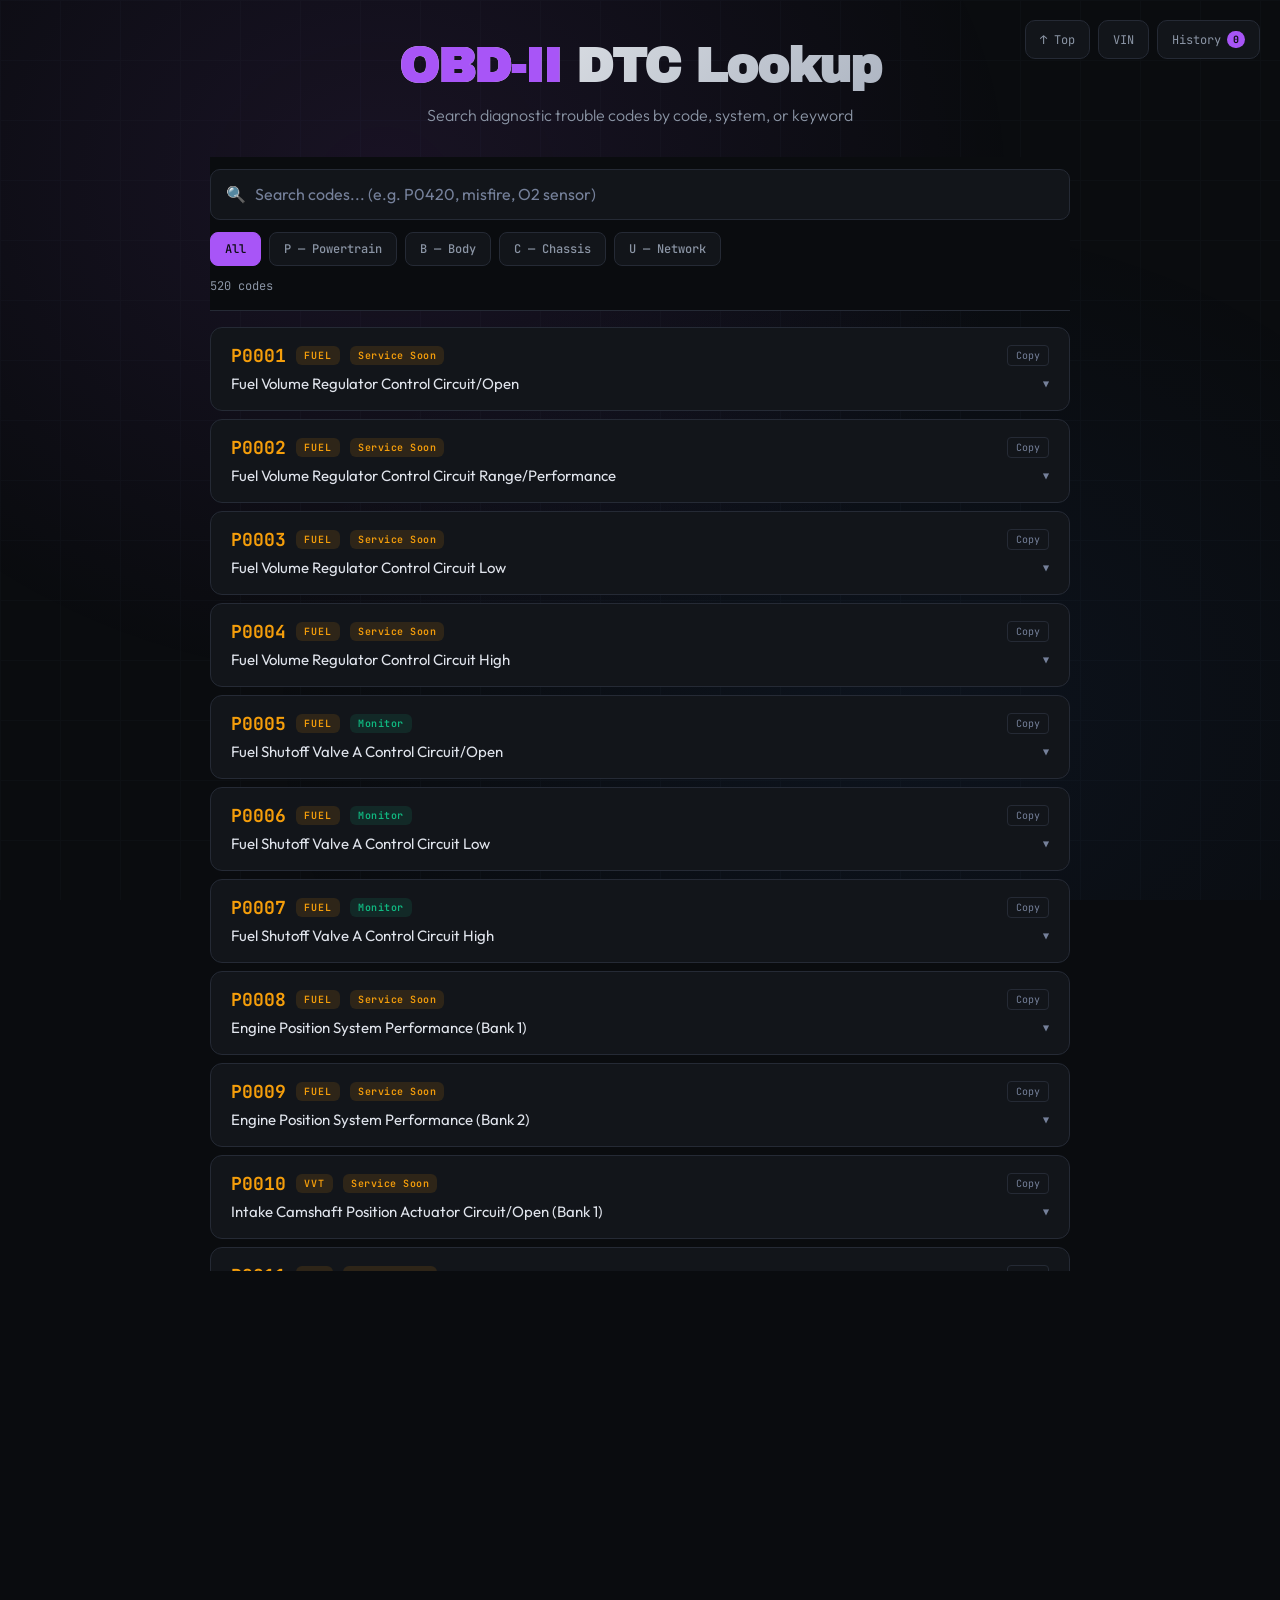
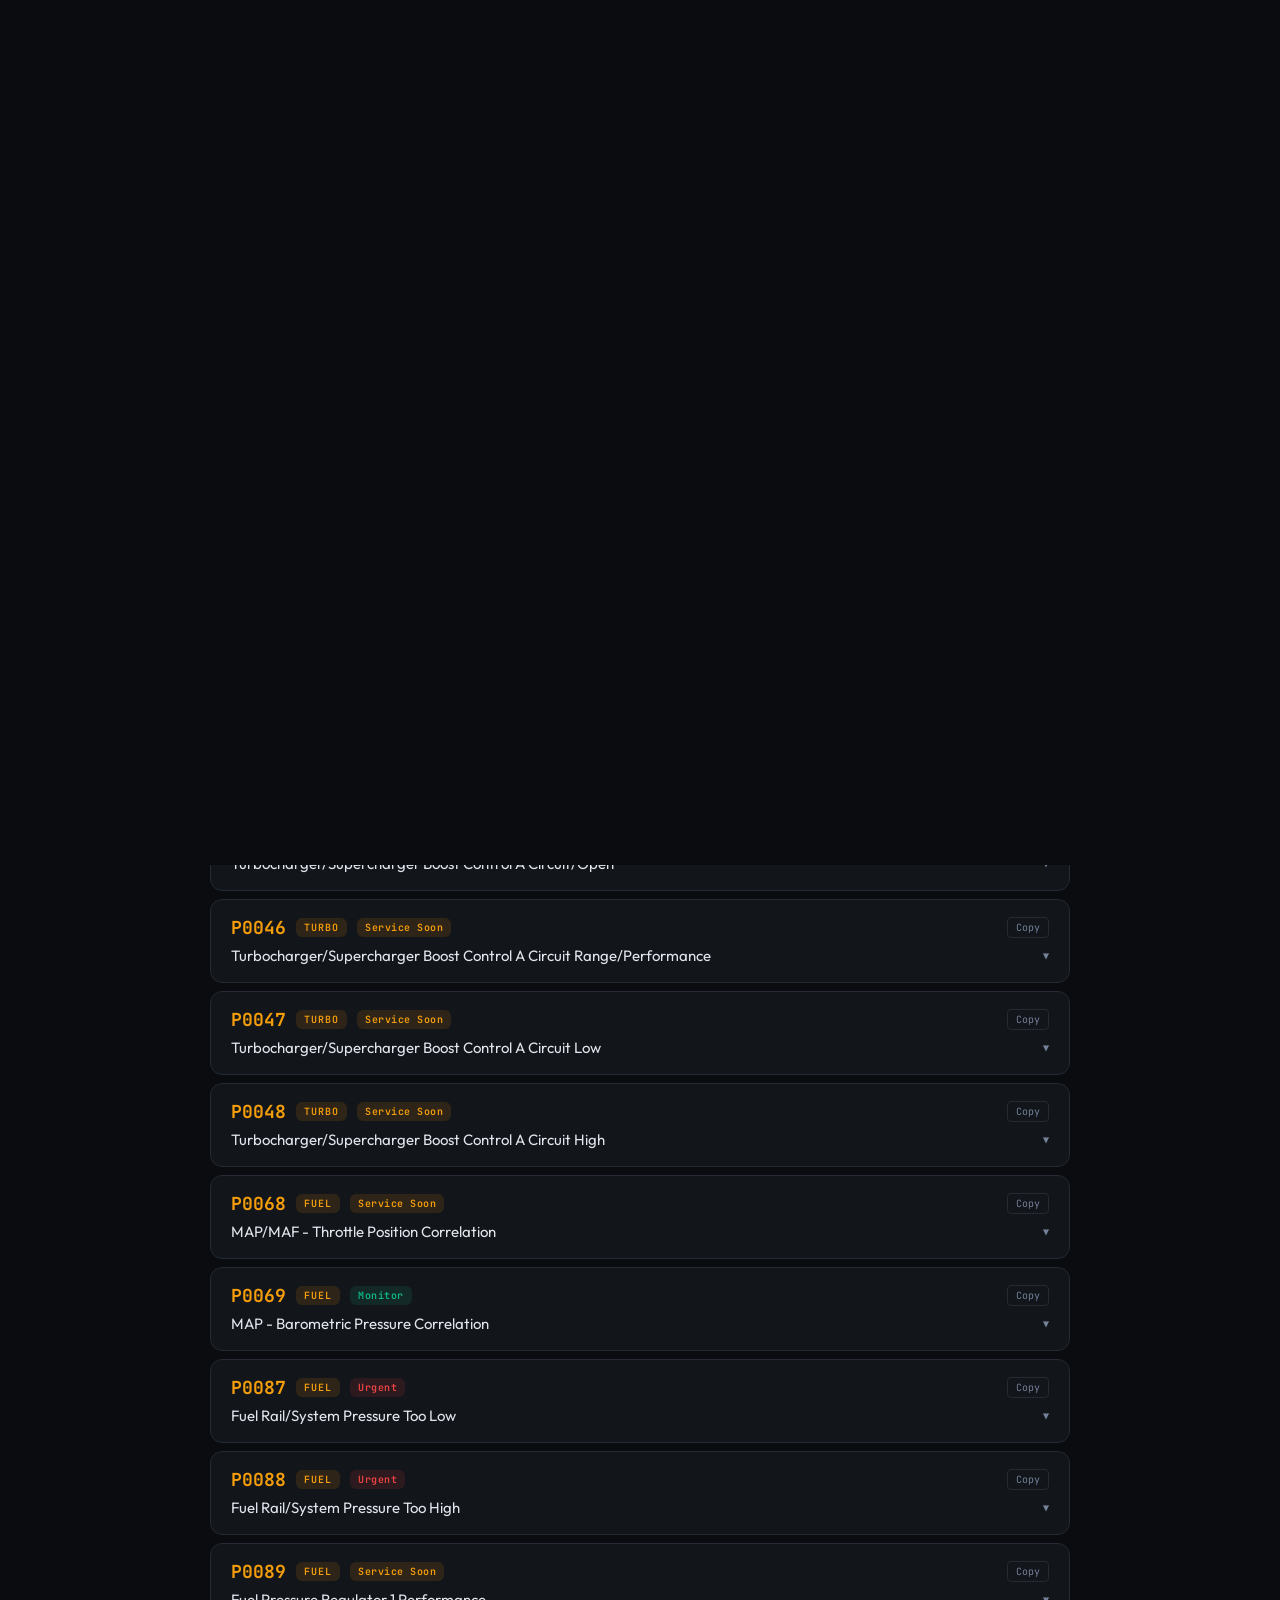
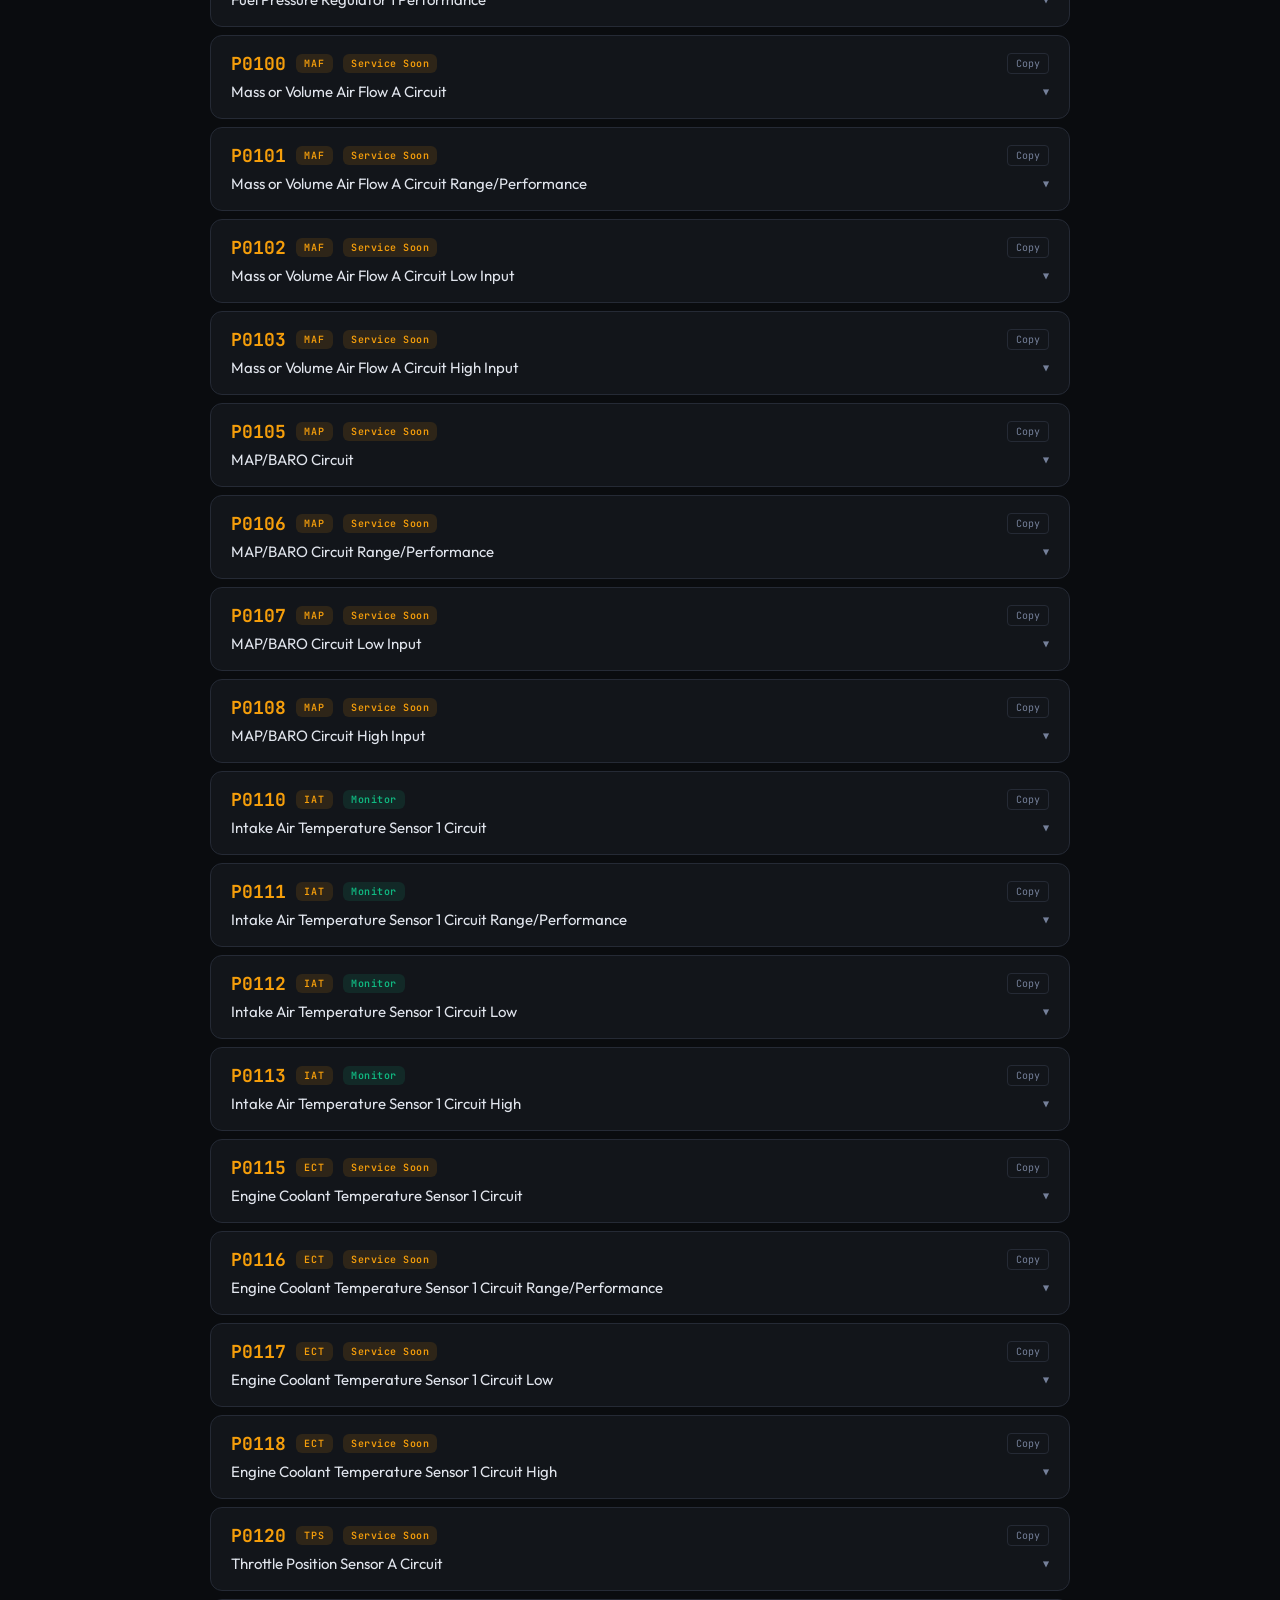
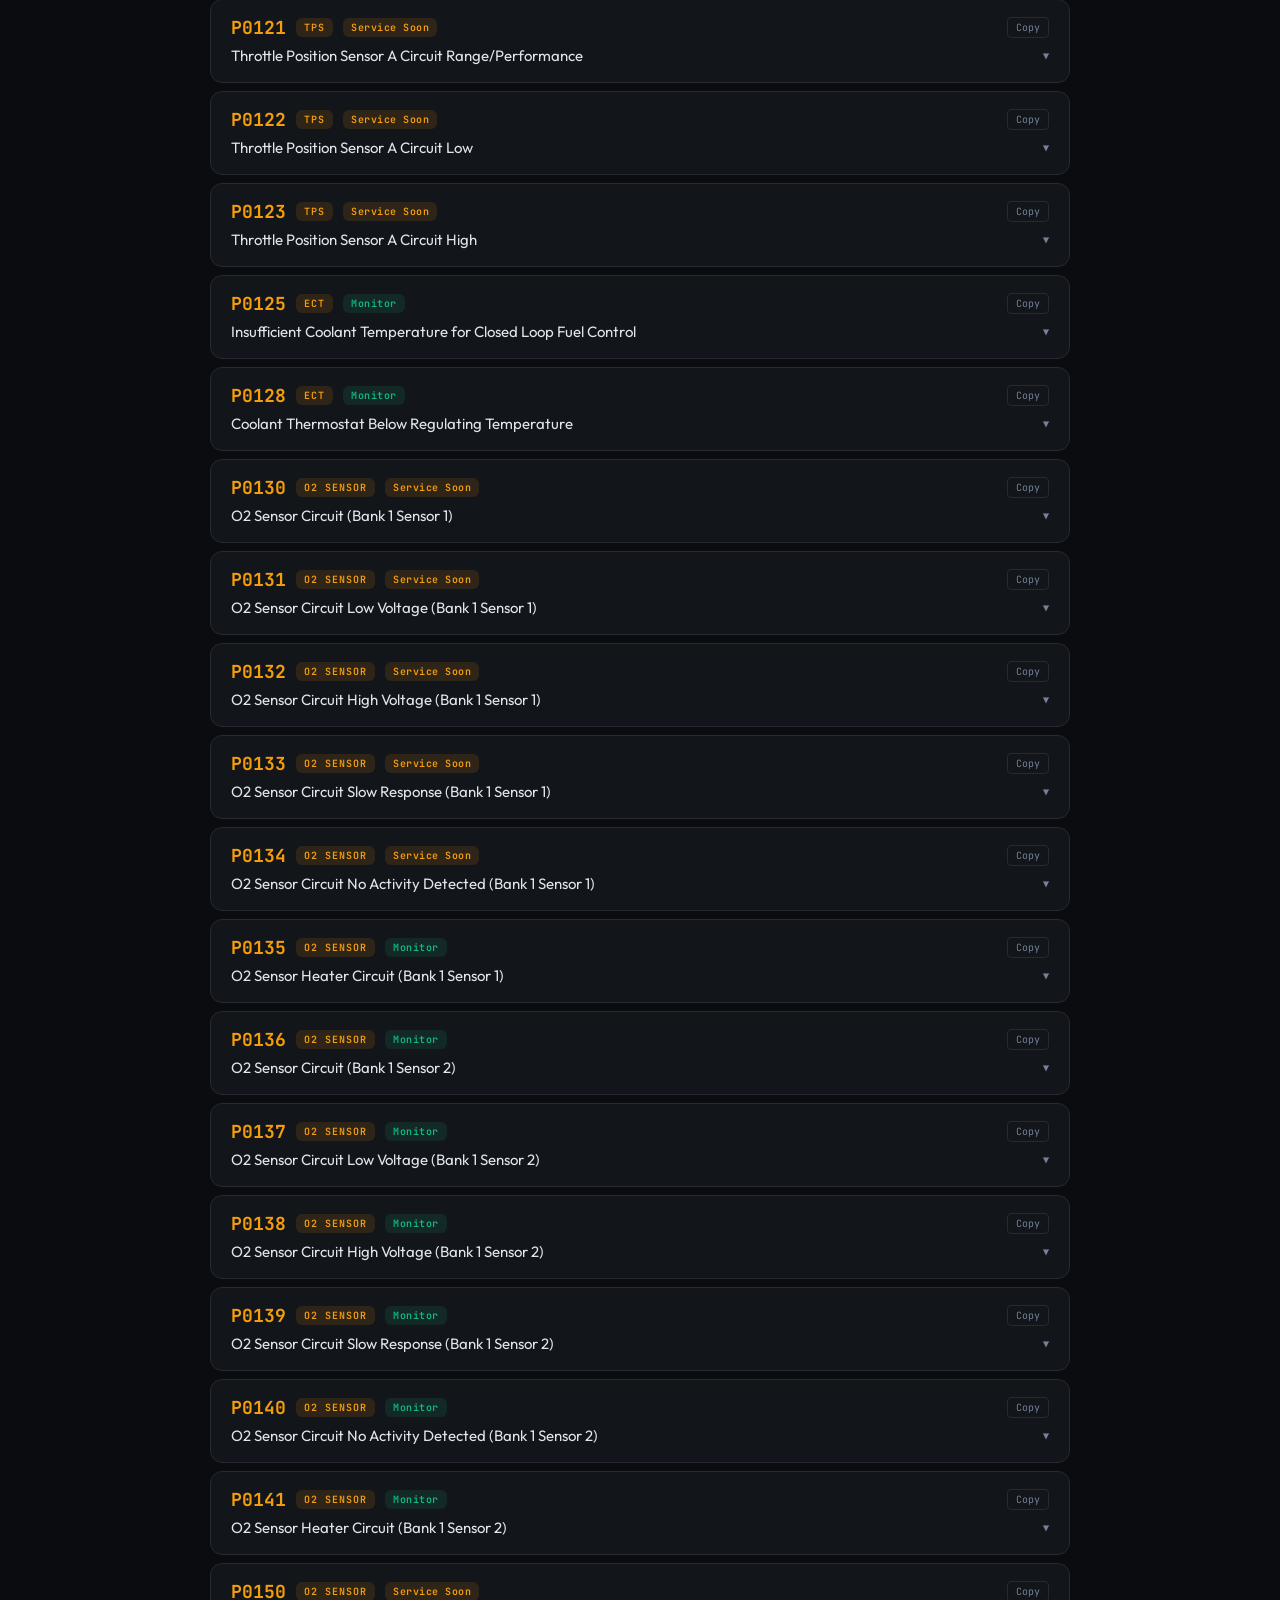
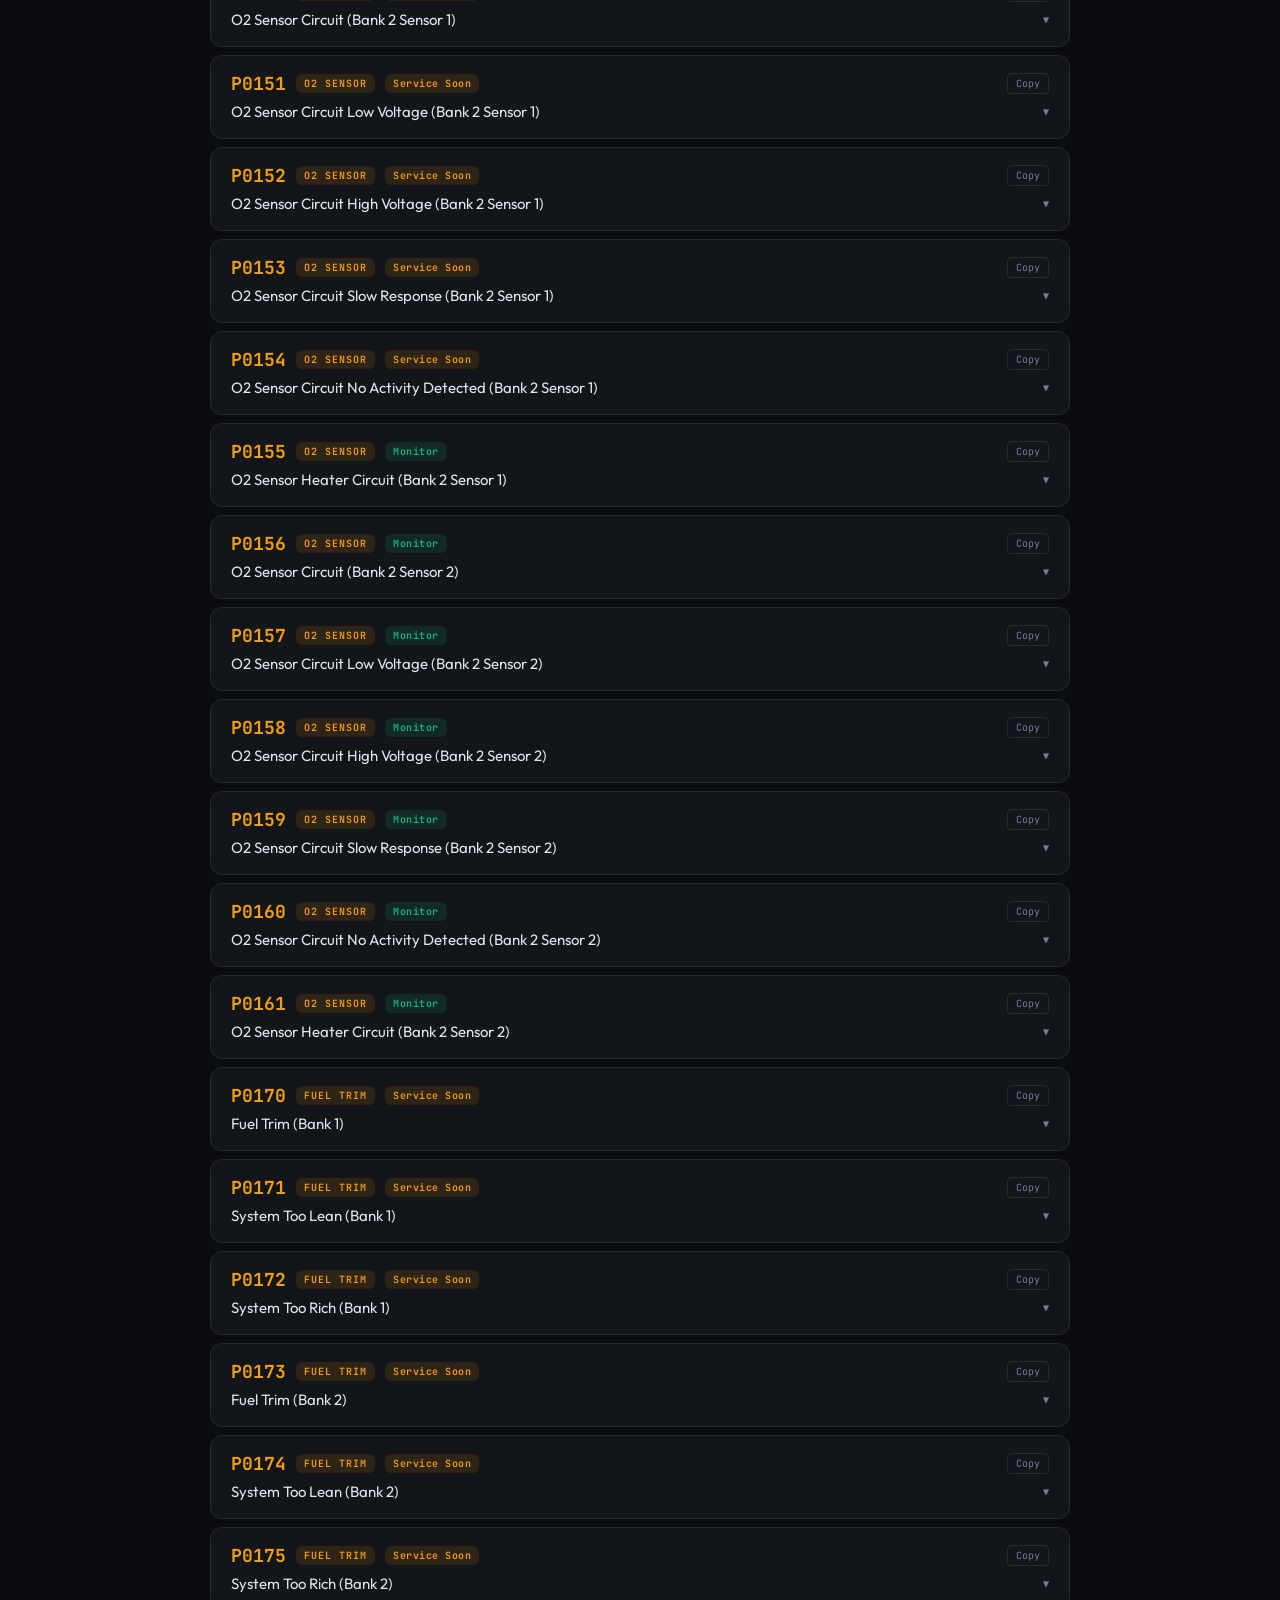
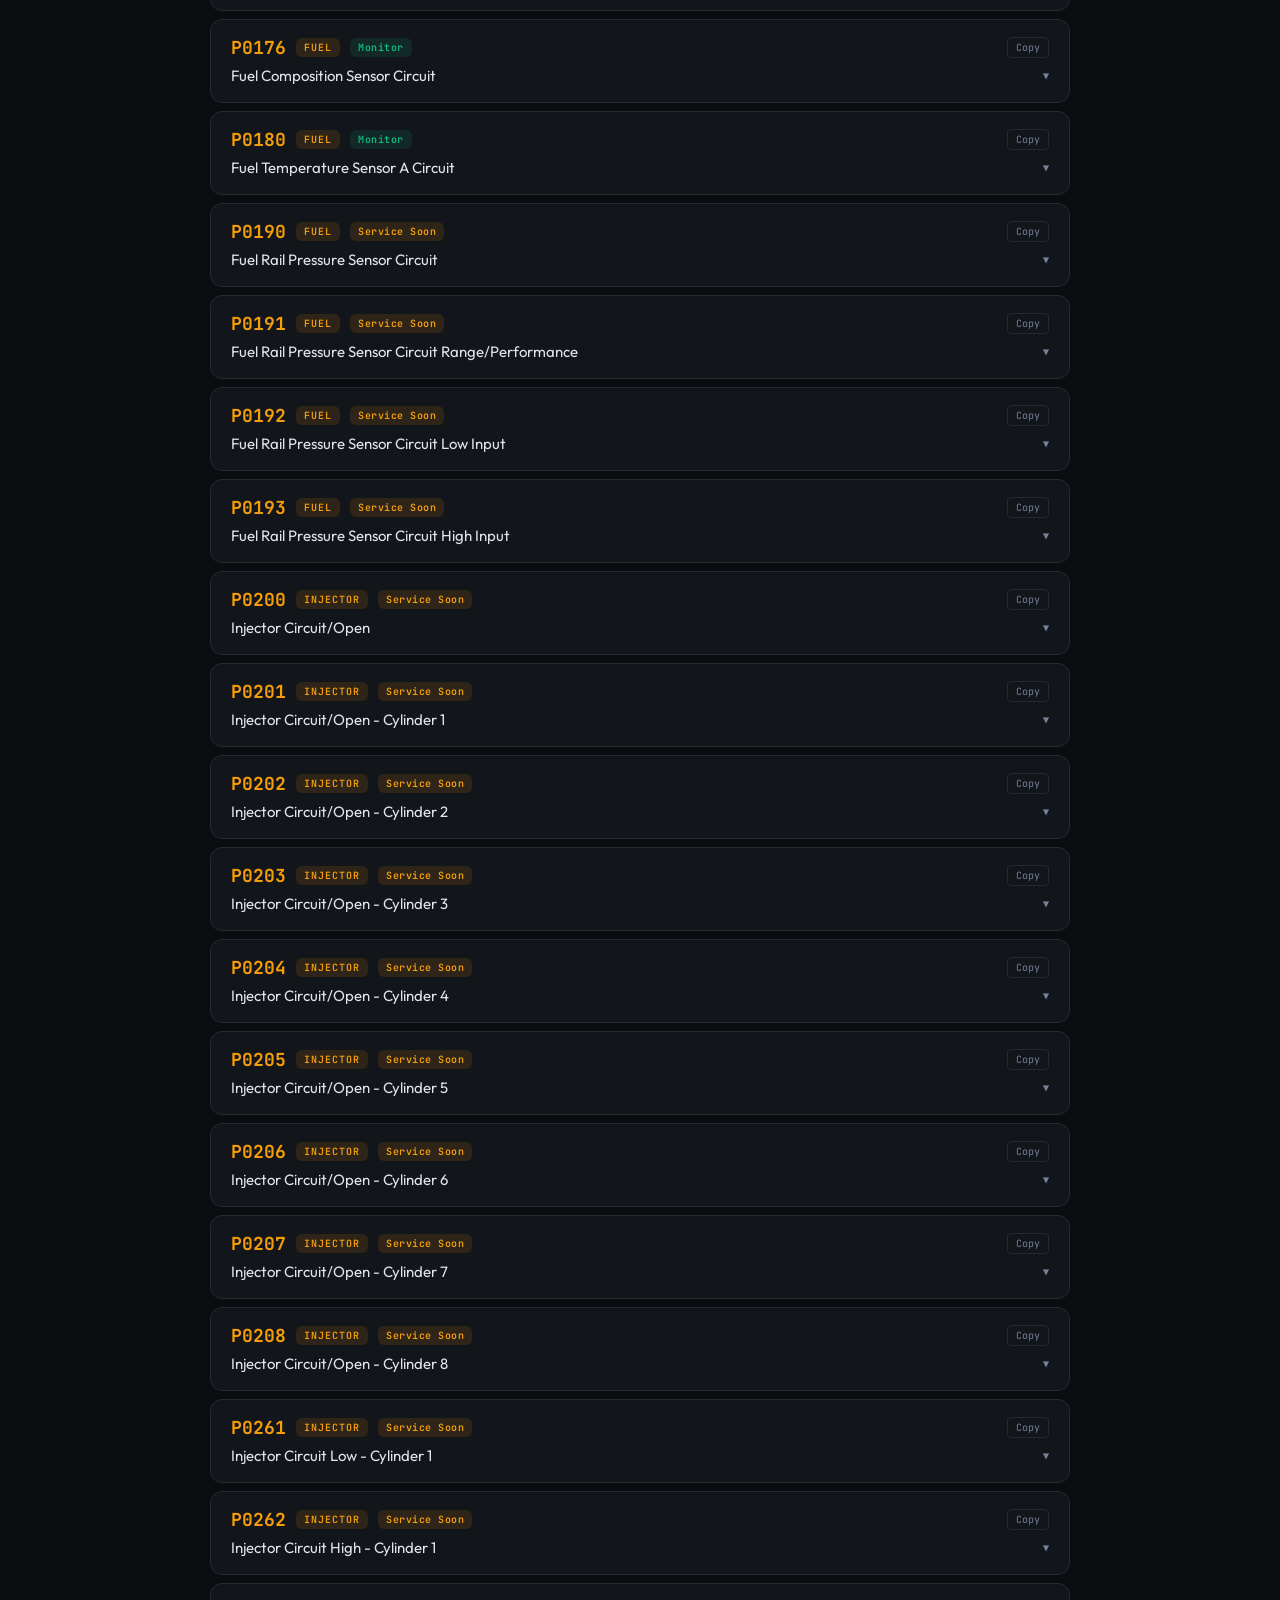
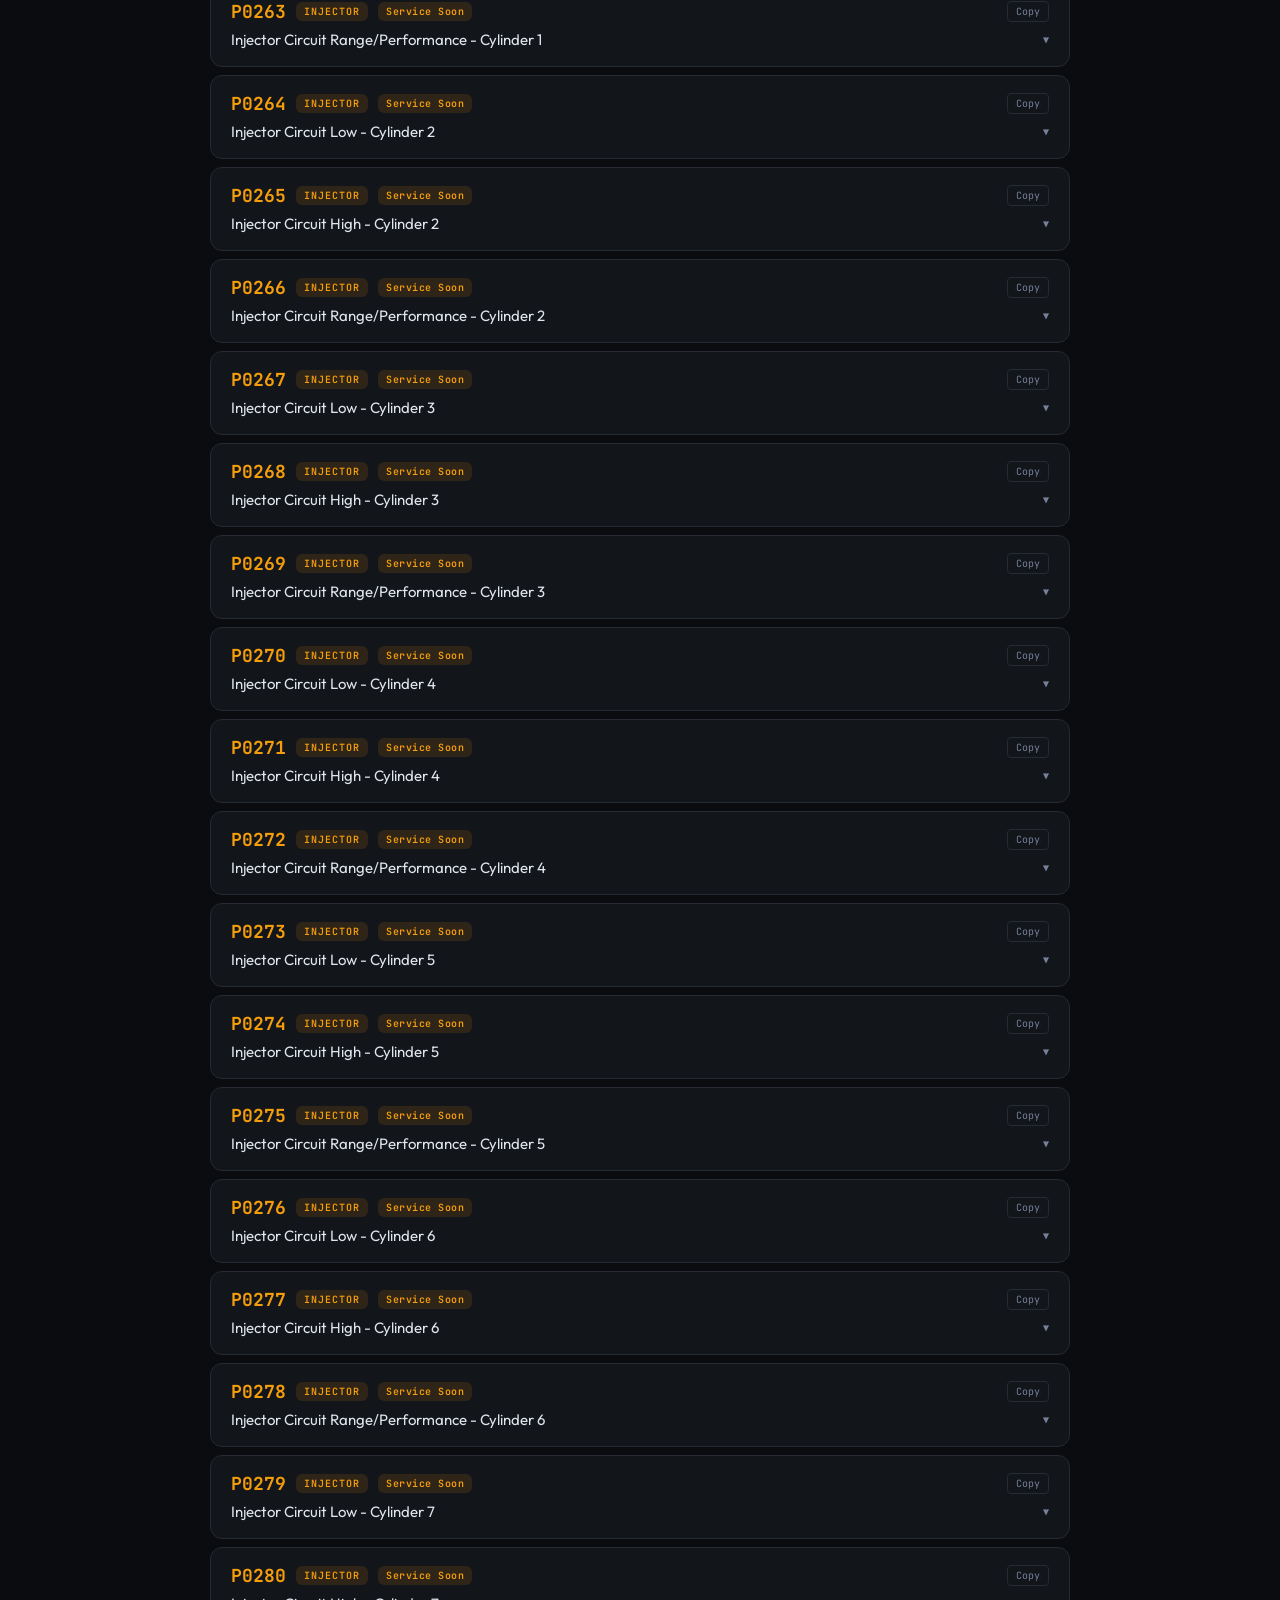
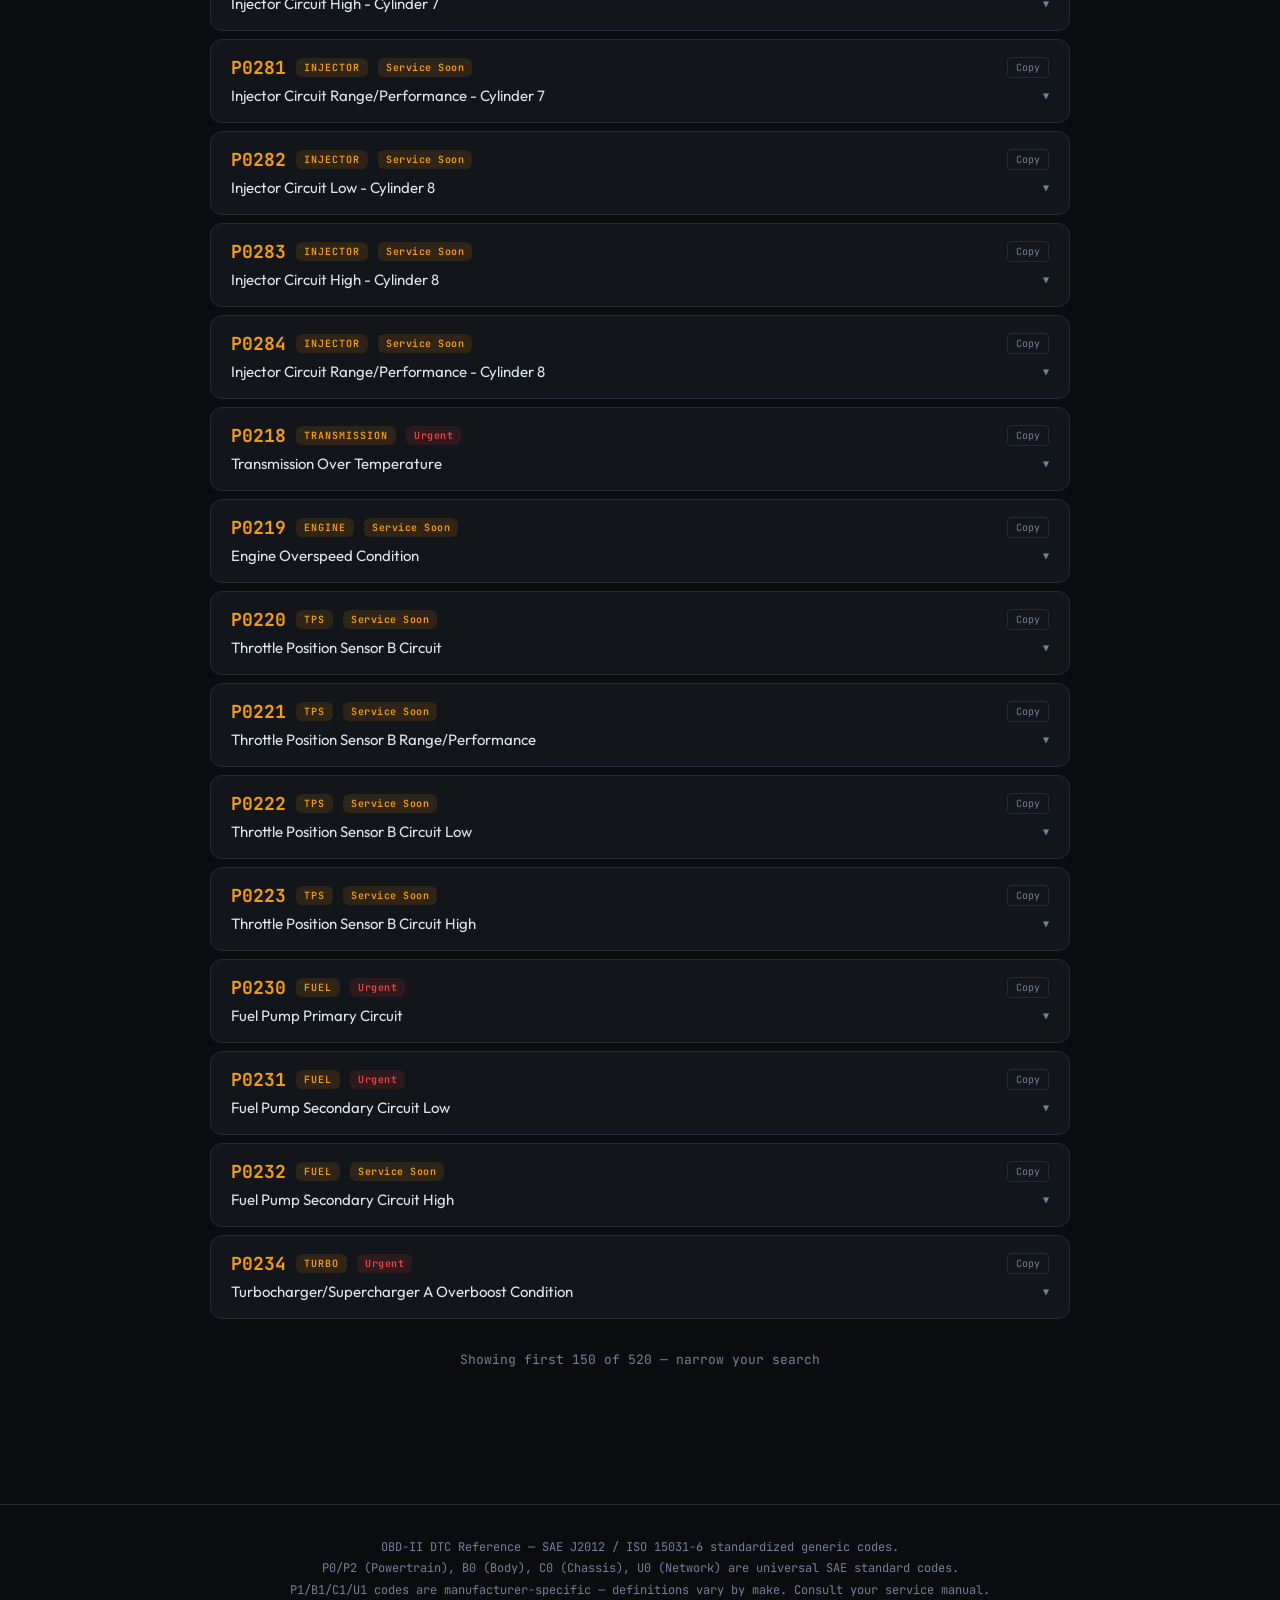
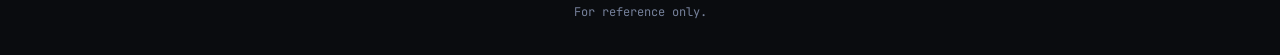
==== commit dc9b3dd5: "UI batch 1: font preconnect, color-scheme, reduced-motion (keep spinner), contrast, branding" ====
--- a/dtc.html
+++ b/dtc.html
@@ -4,6 +4,7 @@
 <meta charset="UTF-8">
 <meta name="viewport" content="width=device-width, initial-scale=1.0">
 <meta name="theme-color" content="#a855f7">
+<meta name="color-scheme" content="dark">
 <meta name="apple-mobile-web-app-capable" content="yes">
 <meta name="apple-mobile-web-app-status-bar-style" content="black-translucent">
 <meta name="apple-mobile-web-app-title" content="DTC Lookup">
@@ -14,6 +15,11 @@
 <meta property="og:url" content="https://readmyvin.com/dtc">
 <meta property="og:site_name" content="ReadMyVIN">
 <meta property="og:image" content="https://readmyvin.com/og-image.png">
+<meta name="twitter:card" content="summary_large_image">
+<meta name="twitter:title" content="DTC Lookup - Free OBD-II Trouble Code Reference">
+<meta name="twitter:description" content="Search any OBD-II diagnostic trouble code. Get severity ratings, common causes, related codes, and technical notes.">
+<meta name="twitter:image" content="https://readmyvin.com/og-image.png">
+<link rel="canonical" href="https://readmyvin.com/dtc">
 <link rel="manifest" href="manifest.json">
 <link rel="apple-touch-icon" href="icon-180x180.png">
 <title>DTC Lookup — ReadMyVIN</title>
@@ -40,7 +46,7 @@
 <style>
   *,*::before,*::after{margin:0;padding:0;box-sizing:border-box}
   html{overflow-x:hidden}
-  :root{--bg:#0a0c0f;--surface:#12151a;--surface2:#1a1e26;--border:#252a35;--border-glow:#2a3a4a;--text:#e0e4ec;--text-dim:#8b95a5;--text-muted:#5a6577;--accent:#a855f7;--accent-dim:#a855f730;--accent-glow:#a855f718;--warn:#f59e0b;--error:#ef4444;--success:#10b981;--blue:#3b82f6;--purple:#a855f7;--p-color:#f59e0b;--u-color:#f87171;--b-color:#a78bfa;--c-color:#34d399}
+  :root{color-scheme:dark;--bg:#0a0c0f;--surface:#12151a;--surface2:#1a1e26;--border:#252a35;--border-glow:#2a3a4a;--text:#e0e4ec;--text-dim:#8b95a5;--text-muted:#75809a;--accent:#a855f7;--accent-dim:#a855f730;--accent-glow:#a855f718;--warn:#f59e0b;--error:#ef4444;--success:#10b981;--blue:#3b82f6;--purple:#a855f7;--p-color:#f59e0b;--u-color:#f87171;--b-color:#a78bfa;--c-color:#34d399}
   body{font-family:'Outfit',sans-serif;background:var(--bg);color:var(--text);min-height:100vh;overflow-x:hidden}
   body::before{content:'';position:fixed;inset:0;background:linear-gradient(var(--border)1px,transparent 1px),linear-gradient(90deg,var(--border)1px,transparent 1px);background-size:60px 60px;opacity:.15;pointer-events:none;z-index:0}
   body::after{content:'';position:fixed;inset:0;background:radial-gradient(ellipse at 30% 20%,var(--accent-glow)0%,transparent 50%),radial-gradient(ellipse at 70% 80%,#3b82f610 0%,transparent 50%);pointer-events:none;z-index:0}
